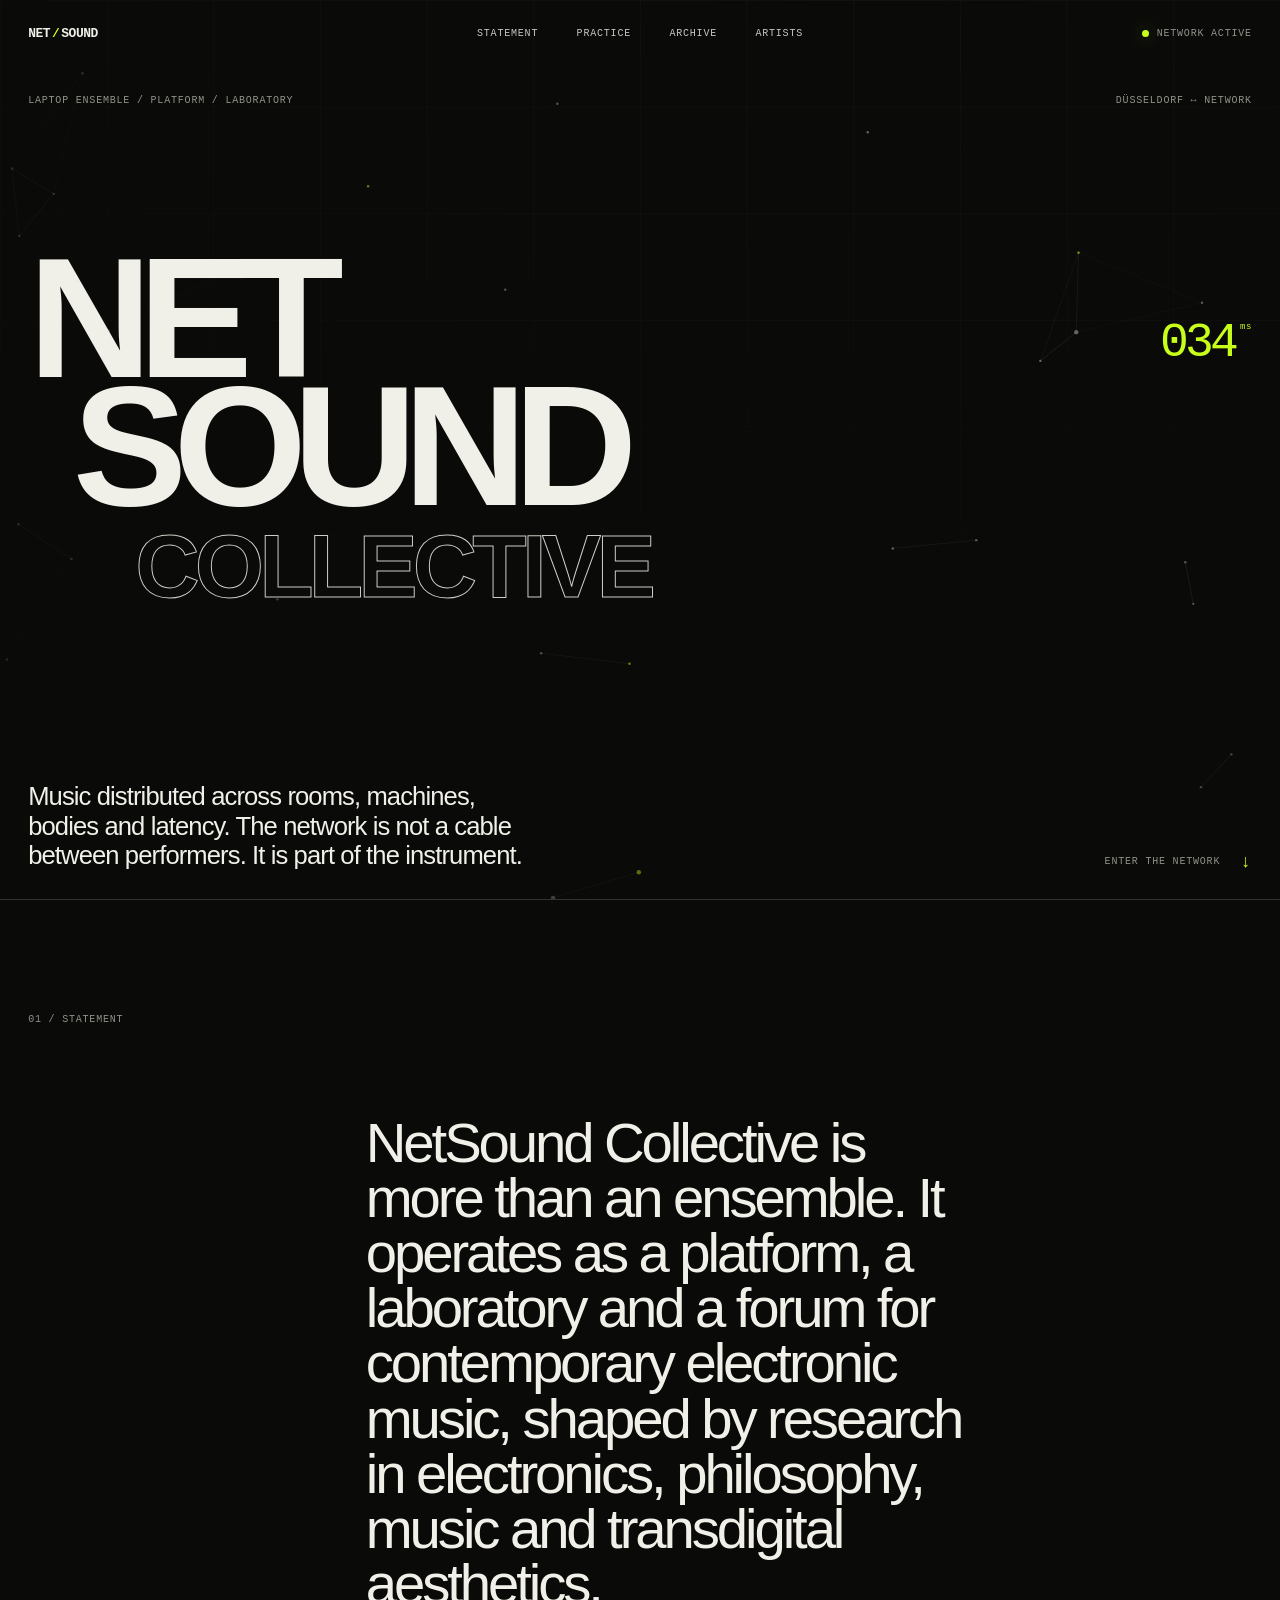
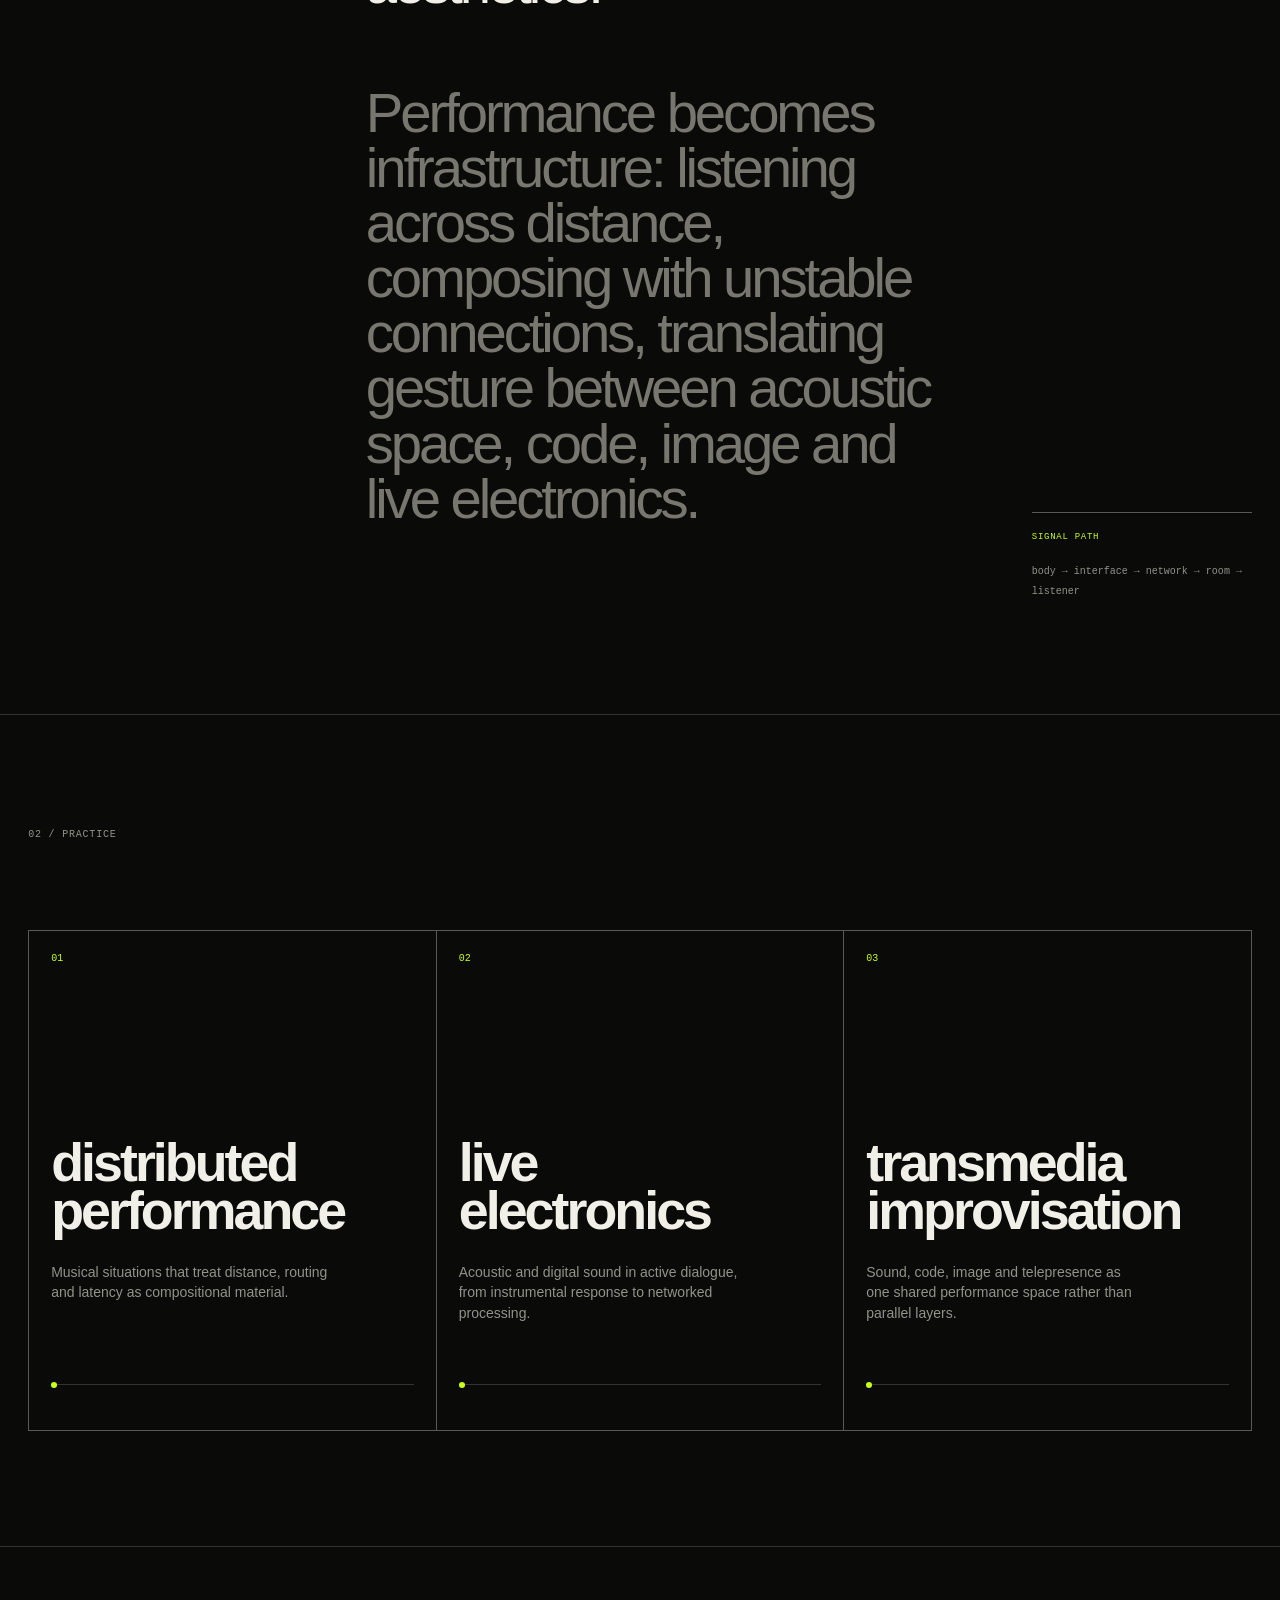
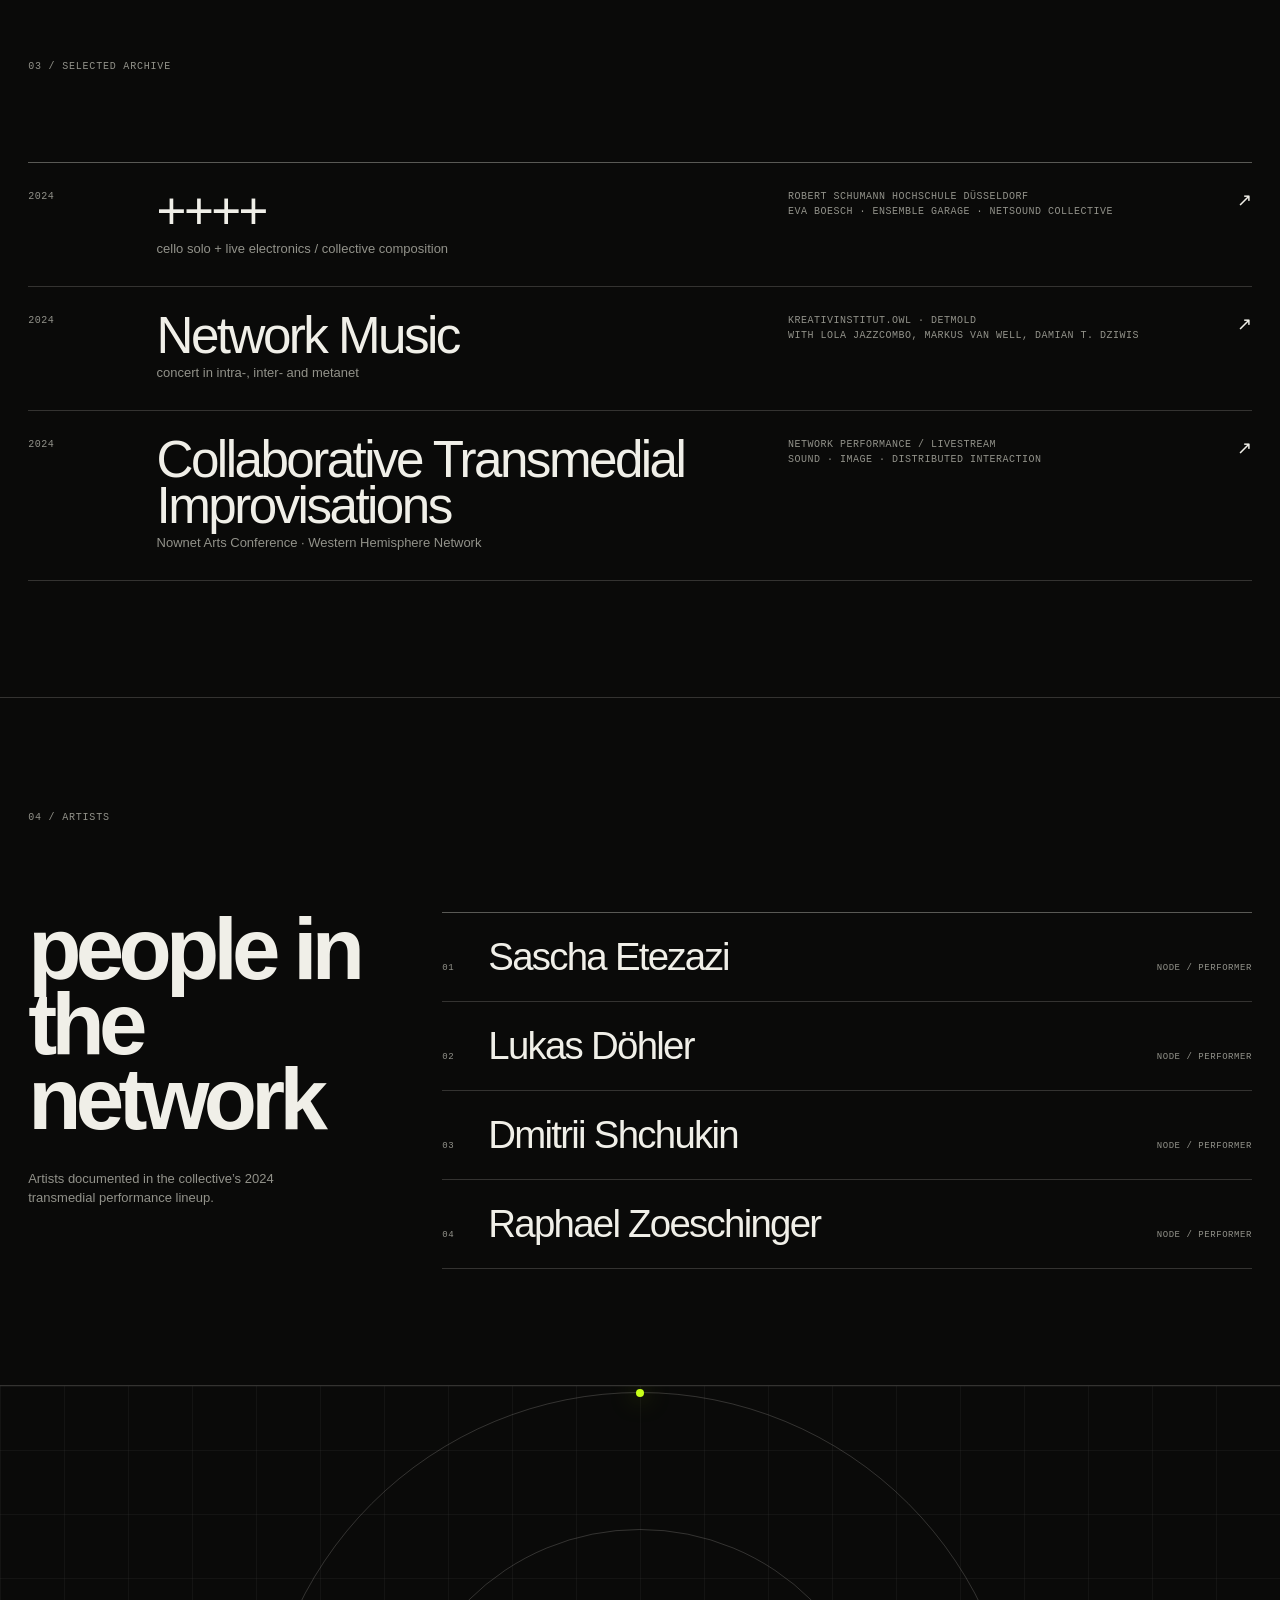
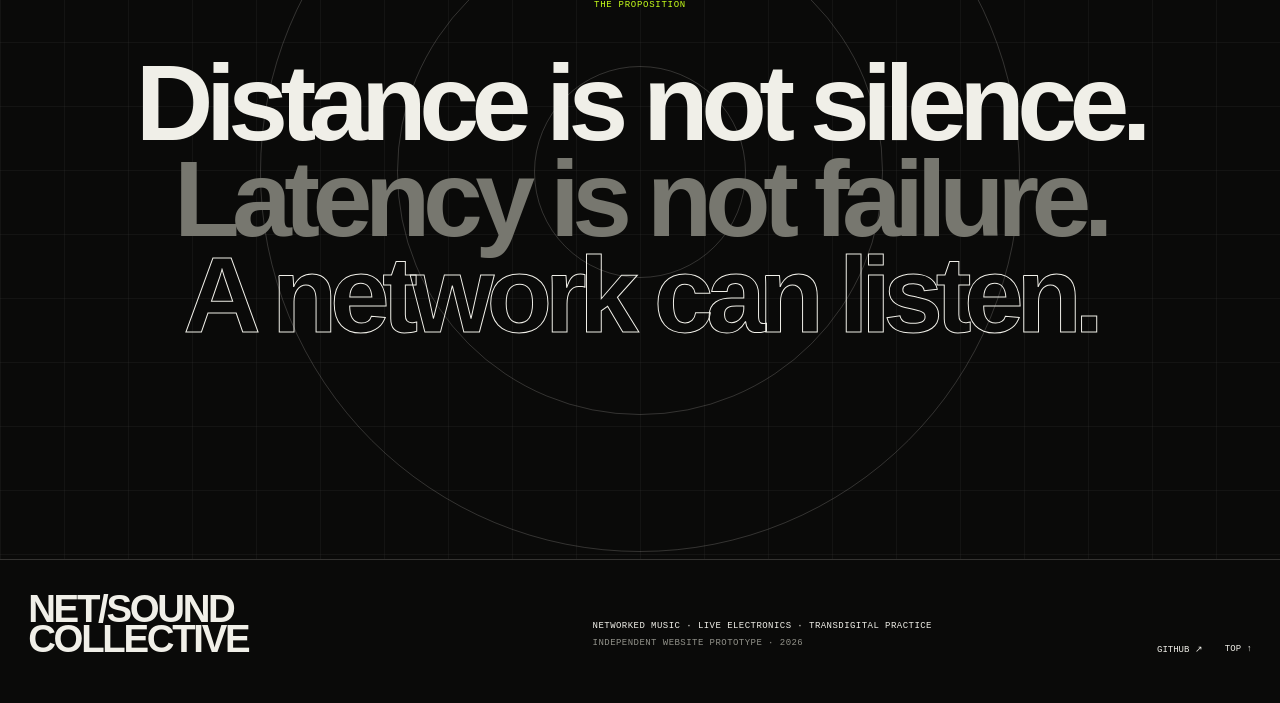
==== index.html @ 296a0f61 "feat: build NetSound Collective website" ====
<!doctype html>
<html lang="en">
<head>
  <meta charset="utf-8" />
  <meta name="viewport" content="width=device-width, initial-scale=1" />
  <meta name="theme-color" content="#0a0a09" />
  <meta name="description" content="NetSound Collective — a platform, laboratory and forum for networked, electronic and transdigital music." />
  <title>NetSound Collective</title>
  <link rel="stylesheet" href="./styles.css" />
</head>
<body>
  <a class="skip-link" href="#main">skip to content</a>

  <header class="site-header" data-header>
    <a class="wordmark" href="#top" aria-label="NetSound Collective home">
      <span>NET</span><span class="slash">/</span><span>SOUND</span>
    </a>

    <nav class="nav" aria-label="Primary navigation">
      <a href="#statement">statement</a>
      <a href="#practice">practice</a>
      <a href="#archive">archive</a>
      <a href="#artists">artists</a>
    </nav>

    <div class="status" aria-label="Network status: active">
      <span class="status-dot"></span>
      <span>network active</span>
    </div>
  </header>

  <main id="main">
    <section class="hero" id="top" aria-labelledby="hero-title">
      <canvas class="network-canvas" data-network aria-hidden="true"></canvas>
      <div class="hero-grid"></div>

      <div class="hero-kicker reveal">
        <span>laptop ensemble / platform / laboratory</span>
        <span>Düsseldorf ↔ network</span>
      </div>

      <h1 id="hero-title" class="hero-title reveal">
        <span>NET</span>
        <span>SOUND</span>
        <span>COLLECTIVE</span>
      </h1>

      <div class="hero-bottom reveal">
        <p class="hero-intro">
          Music distributed across rooms, machines, bodies and latency.
          The network is not a cable between performers. It is part of the instrument.
        </p>
        <a class="scroll-link" href="#statement">enter the network <span>↓</span></a>
      </div>

      <div class="latency-readout" aria-hidden="true">
        <span data-latency>028</span><small>ms</small>
      </div>
    </section>

    <section class="section statement" id="statement">
      <div class="section-index">01 / statement</div>
      <div class="statement-copy reveal">
        <p>
          NetSound Collective is more than an ensemble. It operates as a platform,
          a laboratory and a forum for contemporary electronic music, shaped by
          research in electronics, philosophy, music and transdigital aesthetics.
        </p>
        <p class="muted">
          Performance becomes infrastructure: listening across distance, composing
          with unstable connections, translating gesture between acoustic space,
          code, image and live electronics.
        </p>
      </div>
      <aside class="statement-note reveal">
        <span>signal path</span>
        <strong>body → interface → network → room → listener</strong>
      </aside>
    </section>

    <section class="section practice" id="practice">
      <div class="section-index">02 / practice</div>
      <div class="practice-grid">
        <article class="practice-card reveal">
          <span class="card-number">01</span>
          <h2>distributed<br />performance</h2>
          <p>Musical situations that treat distance, routing and latency as compositional material.</p>
          <div class="signal-line" aria-hidden="true"><i></i></div>
        </article>
        <article class="practice-card reveal">
          <span class="card-number">02</span>
          <h2>live<br />electronics</h2>
          <p>Acoustic and digital sound in active dialogue, from instrumental response to networked processing.</p>
          <div class="signal-line offset" aria-hidden="true"><i></i></div>
        </article>
        <article class="practice-card reveal">
          <span class="card-number">03</span>
          <h2>transmedia<br />improvisation</h2>
          <p>Sound, code, image and telepresence as one shared performance space rather than parallel layers.</p>
          <div class="signal-line slow" aria-hidden="true"><i></i></div>
        </article>
      </div>
    </section>

    <section class="section archive" id="archive">
      <div class="section-index">03 / selected archive</div>
      <div class="archive-list">
        <a class="archive-row reveal" href="https://lukas-shotaro.de/werke/" target="_blank" rel="noreferrer">
          <div class="archive-year">2024</div>
          <div class="archive-main">
            <h2>++++</h2>
            <p>cello solo + live electronics / collective composition</p>
          </div>
          <div class="archive-meta">
            Robert Schumann Hochschule Düsseldorf<br />
            Eva Boesch · Ensemble Garage · NetSound Collective
          </div>
          <span class="archive-arrow">↗</span>
        </a>

        <a class="archive-row reveal" href="https://www.uni-paderborn.de/en/research/research-in-profile/digital-humanities/news/page-5" target="_blank" rel="noreferrer">
          <div class="archive-year">2024</div>
          <div class="archive-main">
            <h2>Network Music</h2>
            <p>concert in intra-, inter- and metanet</p>
          </div>
          <div class="archive-meta">
            KreativInstitut.OWL · Detmold<br />
            with LoLa Jazzcombo, Markus van Well, Damian T. Dziwis
          </div>
          <span class="archive-arrow">↗</span>
        </a>

        <a class="archive-row reveal" href="https://lukas-shotaro.de/engagements/" target="_blank" rel="noreferrer">
          <div class="archive-year">2024</div>
          <div class="archive-main">
            <h2>Collaborative Transmedial Improvisations</h2>
            <p>Nownet Arts Conference · Western Hemisphere Network</p>
          </div>
          <div class="archive-meta">
            network performance / livestream<br />
            sound · image · distributed interaction
          </div>
          <span class="archive-arrow">↗</span>
        </a>
      </div>
    </section>

    <section class="section artists" id="artists">
      <div class="section-index">04 / artists</div>
      <div class="artists-heading reveal">
        <h2>people in<br />the network</h2>
        <p>Artists documented in the collective’s 2024 transmedial performance lineup.</p>
      </div>

      <div class="artist-list reveal" aria-label="Artists">
        <div class="artist"><span>01</span><strong>Sascha Etezazi</strong><em>node / performer</em></div>
        <div class="artist"><span>02</span><strong>Lukas Döhler</strong><em>node / performer</em></div>
        <div class="artist"><span>03</span><strong>Dmitrii Shchukin</strong><em>node / performer</em></div>
        <div class="artist"><span>04</span><strong>Raphael Zoeschinger</strong><em>node / performer</em></div>
      </div>
    </section>

    <section class="section manifesto">
      <div class="manifesto-grid" aria-hidden="true"></div>
      <div class="manifesto-text reveal">
        <span>the proposition</span>
        <p>Distance is not silence.</p>
        <p>Latency is not failure.</p>
        <p>A network can listen.</p>
      </div>
      <div class="manifesto-node" aria-hidden="true"><i></i></div>
    </section>
  </main>

  <footer class="footer">
    <div class="footer-mark">NET/SOUND<br />COLLECTIVE</div>
    <div class="footer-copy">
      <p>networked music · live electronics · transdigital practice</p>
      <p class="muted">Independent website prototype · 2026</p>
    </div>
    <div class="footer-links">
      <a href="https://github.com/dschkn/netsoundcollective" target="_blank" rel="noreferrer">github ↗</a>
      <a href="#top">top ↑</a>
    </div>
  </footer>

  <script src="./script.js"></script>
</body>
</html>
---- styles.css ----
:root {
  --bg: #0a0a09;
  --bg-soft: #11110f;
  --ink: #f0efe8;
  --muted: #92928a;
  --line: rgba(240, 239, 232, 0.18);
  --line-strong: rgba(240, 239, 232, 0.34);
  --signal: #c7ff1a;
  --max: 1600px;
  --pad: clamp(18px, 2.2vw, 36px);
  --sans: Inter, "Helvetica Neue", Helvetica, Arial, sans-serif;
  --mono: "SFMono-Regular", "SF Mono", "Roboto Mono", "Courier New", monospace;
}

* { box-sizing: border-box; }
html { scroll-behavior: smooth; background: var(--bg); }
body {
  margin: 0;
  background: var(--bg);
  color: var(--ink);
  font-family: var(--sans);
  -webkit-font-smoothing: antialiased;
  overflow-x: hidden;
}
a { color: inherit; text-decoration: none; }
::selection { background: var(--signal); color: #080808; }

.skip-link {
  position: fixed;
  top: 8px;
  left: 8px;
  transform: translateY(-150%);
  z-index: 100;
  padding: 8px 10px;
  background: var(--signal);
  color: #000;
  font: 12px var(--mono);
}
.skip-link:focus { transform: translateY(0); }

.site-header {
  position: fixed;
  inset: 0 0 auto 0;
  z-index: 40;
  height: 68px;
  padding: 0 var(--pad);
  display: grid;
  grid-template-columns: 1fr auto 1fr;
  align-items: center;
  border-bottom: 1px solid transparent;
  transition: background .25s ease, border-color .25s ease;
}
.site-header.scrolled {
  background: rgba(10,10,9,.9);
  backdrop-filter: blur(14px);
  border-bottom-color: var(--line);
}
.wordmark {
  width: max-content;
  font: 700 13px/1 var(--mono);
  letter-spacing: -.04em;
}
.wordmark .slash { color: var(--signal); margin: 0 2px; }
.nav { display: flex; gap: clamp(18px, 3vw, 44px); }
.nav a, .status {
  font: 10px/1 var(--mono);
  text-transform: uppercase;
  letter-spacing: .08em;
}
.nav a { color: #c7c6bf; transition: color .2s ease; }
.nav a:hover { color: var(--signal); }
.status { justify-self: end; display: flex; align-items: center; gap: 8px; color: var(--muted); }
.status-dot {
  width: 7px;
  aspect-ratio: 1;
  border-radius: 50%;
  background: var(--signal);
  box-shadow: 0 0 18px rgba(199,255,26,.45);
  animation: breathe 2.4s ease-in-out infinite;
}
@keyframes breathe { 50% { opacity: .28; } }

.hero {
  position: relative;
  min-height: 100svh;
  padding: 94px var(--pad) 28px;
  display: grid;
  grid-template-rows: auto 1fr auto;
  overflow: hidden;
  border-bottom: 1px solid var(--line);
}
.network-canvas, .hero-grid { position: absolute; inset: 0; width: 100%; height: 100%; }
.network-canvas { z-index: 0; opacity: .72; }
.hero-grid {
  z-index: 0;
  pointer-events: none;
  background-image:
    linear-gradient(to right, rgba(240,239,232,.04) 1px, transparent 1px),
    linear-gradient(to bottom, rgba(240,239,232,.04) 1px, transparent 1px);
  background-size: 8.333vw 8.333vw;
  mask-image: linear-gradient(to bottom, rgba(0,0,0,.9), transparent 88%);
}
.hero::after {
  content: "";
  position: absolute;
  inset: 0;
  pointer-events: none;
  background: radial-gradient(circle at 68% 34%, transparent 0, transparent 14%, rgba(10,10,9,.3) 52%, rgba(10,10,9,.8) 100%);
}
.hero > *:not(.network-canvas):not(.hero-grid) { position: relative; z-index: 2; }
.hero-kicker {
  display: flex;
  justify-content: space-between;
  font: 10px/1.4 var(--mono);
  text-transform: uppercase;
  letter-spacing: .08em;
  color: var(--muted);
}
.hero-title {
  align-self: center;
  margin: 3vh 0 7vh;
  display: flex;
  flex-direction: column;
  width: min-content;
  font-size: clamp(76px, 13.4vw, 250px);
  line-height: .75;
  letter-spacing: -.08em;
  font-weight: 760;
  text-transform: uppercase;
}
.hero-title span:nth-child(2) { margin-left: .26em; }
.hero-title span:nth-child(3) {
  color: transparent;
  -webkit-text-stroke: 1px rgba(240,239,232,.85);
  font-size: .52em;
  letter-spacing: -.055em;
  margin: .25em 0 0 1.2em;
}
.hero-bottom {
  display: grid;
  grid-template-columns: minmax(280px, 560px) 1fr;
  gap: 60px;
  align-items: end;
}
.hero-intro {
  margin: 0;
  font-size: clamp(18px, 2vw, 32px);
  line-height: 1.16;
  letter-spacing: -.035em;
  text-wrap: balance;
}
.scroll-link {
  justify-self: end;
  display: flex;
  gap: 20px;
  align-items: center;
  font: 10px/1 var(--mono);
  text-transform: uppercase;
  letter-spacing: .08em;
  color: var(--muted);
}
.scroll-link span { color: var(--signal); font-size: 18px; }
.latency-readout {
  position: absolute !important;
  top: 36%;
  right: var(--pad);
  display: flex;
  gap: 5px;
  align-items: flex-start;
  color: var(--signal);
  font: 48px/.8 var(--mono);
  letter-spacing: -.08em;
}
.latency-readout small { font-size: 9px; letter-spacing: .06em; }

.section {
  position: relative;
  max-width: var(--max);
  margin: 0 auto;
  padding: clamp(70px, 9vw, 150px) var(--pad);
  border-bottom: 1px solid var(--line);
}
.section-index {
  margin-bottom: clamp(48px, 7vw, 110px);
  font: 10px/1 var(--mono);
  letter-spacing: .08em;
  text-transform: uppercase;
  color: var(--muted);
}
.statement {
  display: grid;
  grid-template-columns: minmax(150px, 1fr) minmax(420px, 2.2fr) minmax(220px, .8fr);
  column-gap: clamp(24px, 5vw, 90px);
}
.statement .section-index { grid-column: 1 / -1; }
.statement-copy { grid-column: 2; }
.statement-copy p {
  margin: 0 0 1.3em;
  font-size: clamp(30px, 4.4vw, 76px);
  line-height: .98;
  letter-spacing: -.055em;
  max-width: 1100px;
}
.statement-copy p.muted { color: #77776f; }
.statement-note {
  grid-column: 3;
  align-self: end;
  padding-top: 20px;
  border-top: 1px solid var(--line-strong);
}
.statement-note span {
  display: block;
  margin-bottom: 18px;
  color: var(--signal);
  font: 9px/1 var(--mono);
  text-transform: uppercase;
  letter-spacing: .08em;
}
.statement-note strong { font: 10px/1.55 var(--mono); color: var(--muted); font-weight: 400; }

.practice-grid {
  display: grid;
  grid-template-columns: repeat(3, 1fr);
  border-top: 1px solid var(--line-strong);
  border-left: 1px solid var(--line-strong);
}
.practice-card {
  min-height: 500px;
  padding: 22px;
  display: flex;
  flex-direction: column;
  border-right: 1px solid var(--line-strong);
  border-bottom: 1px solid var(--line-strong);
  overflow: hidden;
}
.card-number { font: 10px var(--mono); color: var(--signal); }
.practice-card h2 {
  margin: auto 0 28px;
  font-size: clamp(38px, 4.2vw, 70px);
  line-height: .88;
  letter-spacing: -.055em;
  font-weight: 560;
}
.practice-card p {
  max-width: 36ch;
  min-height: 80px;
  margin: 0;
  color: var(--muted);
  font-size: 14px;
  line-height: 1.45;
}
.signal-line { position: relative; margin-top: 42px; height: 24px; border-top: 1px solid var(--line); }
.signal-line i {
  position: absolute;
  top: -3px;
  left: 0;
  width: 6px;
  height: 6px;
  border-radius: 50%;
  background: var(--signal);
  animation: travel 3.4s linear infinite;
}
.signal-line.offset i { animation-delay: -1.4s; }
.signal-line.slow i { animation-duration: 5.2s; animation-delay: -.7s; }
@keyframes travel { to { left: calc(100% - 6px); } }

.archive-list { border-top: 1px solid var(--line-strong); }
.archive-row {
  display: grid;
  grid-template-columns: 90px 1.5fr 1fr 30px;
  gap: clamp(20px, 3vw, 54px);
  align-items: start;
  padding: 26px 0 30px;
  border-bottom: 1px solid var(--line);
  transition: color .2s ease, padding .2s ease;
}
.archive-row:hover { color: var(--signal); padding-left: 8px; padding-right: 8px; }
.archive-year, .archive-meta {
  font: 10px/1.5 var(--mono);
  text-transform: uppercase;
  letter-spacing: .05em;
  color: var(--muted);
}
.archive-main h2 {
  margin: 0 0 6px;
  font-size: clamp(32px, 4vw, 68px);
  line-height: .9;
  letter-spacing: -.05em;
  font-weight: 530;
}
.archive-main p { margin: 0; color: var(--muted); font-size: 13px; }
.archive-arrow { justify-self: end; font-size: 18px; }

.artists {
  display: grid;
  grid-template-columns: 1fr 2.4fr;
  column-gap: clamp(32px, 6vw, 100px);
}
.artists .section-index { grid-column: 1 / -1; }
.artists-heading h2 {
  margin: 0;
  font-size: clamp(48px, 6.8vw, 112px);
  line-height: .86;
  letter-spacing: -.065em;
  font-weight: 560;
}
.artists-heading p { margin: 32px 0 0; max-width: 38ch; color: var(--muted); font-size: 13px; line-height: 1.5; }
.artist-list { border-top: 1px solid var(--line-strong); }
.artist {
  display: grid;
  grid-template-columns: 46px 1fr auto;
  align-items: baseline;
  padding: 22px 0;
  border-bottom: 1px solid var(--line);
}
.artist span, .artist em { font: 9px/1 var(--mono); text-transform: uppercase; color: var(--muted); font-style: normal; letter-spacing: .06em; }
.artist strong { font-size: clamp(24px, 3vw, 48px); letter-spacing: -.045em; font-weight: 480; }
.artist:hover strong { color: var(--signal); }

.manifesto {
  max-width: none;
  min-height: 86svh;
  display: flex;
  align-items: center;
  justify-content: center;
  overflow: hidden;
}
.manifesto-grid { position: absolute; inset: 0; background-image: linear-gradient(var(--line) 1px, transparent 1px), linear-gradient(90deg, var(--line) 1px, transparent 1px); background-size: 64px 64px; opacity: .25; }
.manifesto-text { position: relative; z-index: 2; text-align: center; }
.manifesto-text span { display: block; margin-bottom: 46px; font: 9px var(--mono); text-transform: uppercase; letter-spacing: .08em; color: var(--signal); }
.manifesto-text p { margin: 0; font-size: clamp(54px, 8.4vw, 150px); line-height: .89; letter-spacing: -.07em; font-weight: 590; }
.manifesto-text p:nth-child(3) { color: #77776f; }
.manifesto-text p:nth-child(4) { color: transparent; -webkit-text-stroke: 1px var(--ink); }
.manifesto-node { position: absolute; width: min(60vw, 760px); aspect-ratio: 1; border: 1px solid var(--line); border-radius: 50%; }
.manifesto-node::before, .manifesto-node::after { content: ""; position: absolute; inset: 18%; border: 1px solid var(--line); border-radius: 50%; }
.manifesto-node::after { inset: 36%; }
.manifesto-node i { position: absolute; left: 50%; top: 0; width: 8px; height: 8px; border-radius: 50%; background: var(--signal); transform: translate(-50%,-50%); box-shadow: 0 0 25px rgba(199,255,26,.55); animation: orbit 12s linear infinite; transform-origin: 0 calc(min(60vw,760px)/2); }
@keyframes orbit { to { transform: translate(-50%,-50%) rotate(360deg); } }

.footer {
  max-width: var(--max);
  margin: 0 auto;
  padding: 34px var(--pad) 48px;
  display: grid;
  grid-template-columns: 1fr 1fr auto;
  gap: 40px;
  align-items: end;
}
.footer-mark { font-size: clamp(24px, 3vw, 48px); line-height: .8; letter-spacing: -.06em; font-weight: 700; }
.footer-copy p { margin: 0 0 4px; font: 9px/1.5 var(--mono); text-transform: uppercase; letter-spacing: .05em; }
.footer-copy .muted { color: var(--muted); }
.footer-links { display: flex; gap: 22px; font: 9px var(--mono); text-transform: uppercase; }
.footer-links a:hover { color: var(--signal); }

.reveal { opacity: 0; transform: translateY(24px); transition: opacity .75s cubic-bezier(.2,.7,.2,1), transform .75s cubic-bezier(.2,.7,.2,1); }
.reveal.visible { opacity: 1; transform: translateY(0); }

@media (max-width: 900px) {
  .site-header { grid-template-columns: 1fr auto; }
  .nav { display: none; }
  .hero { min-height: 100svh; }
  .hero-title { font-size: clamp(66px, 20vw, 150px); margin-top: 4vh; }
  .hero-title span:nth-child(2) { margin-left: .05em; }
  .hero-title span:nth-child(3) { margin-left: .25em; font-size: .45em; }
  .hero-kicker span:last-child { display: none; }
  .hero-bottom { grid-template-columns: 1fr; gap: 34px; }
  .scroll-link { justify-self: start; }
  .latency-readout { top: 27%; font-size: 34px; }
  .statement { grid-template-columns: 1fr; }
  .statement-copy, .statement-note { grid-column: 1; }
  .statement-note { max-width: 300px; margin-top: 50px; }
  .practice-grid { grid-template-columns: 1fr; }
  .practice-card { min-height: 390px; }
  .archive-row { grid-template-columns: 64px 1fr 24px; }
  .archive-meta { grid-column: 2; }
  .archive-arrow { grid-column: 3; grid-row: 1 / span 2; }
  .artists { grid-template-columns: 1fr; }
  .artist-list { margin-top: 70px; }
  .manifesto-text p { font-size: clamp(50px, 15vw, 100px); }
  .footer { grid-template-columns: 1fr auto; }
  .footer-copy { grid-row: 2; }
}

@media (max-width: 560px) {
  .site-header { height: 58px; }
  .status span:last-child { display: none; }
  .hero { padding-top: 78px; }
  .hero-title { font-size: 21vw; }
  .hero-intro { font-size: 21px; }
  .latency-readout { display: none; }
  .section { padding-top: 72px; padding-bottom: 72px; }
  .section-index { margin-bottom: 54px; }
  .statement-copy p { font-size: 11.7vw; }
  .archive-row { grid-template-columns: 52px 1fr 18px; gap: 12px; }
  .archive-main h2 { font-size: 31px; }
  .archive-meta { font-size: 8px; }
  .artist { grid-template-columns: 30px 1fr; gap: 6px; }
  .artist em { display: none; }
  .footer { grid-template-columns: 1fr; }
  .footer-links { justify-self: start; }
}

@media (prefers-reduced-motion: reduce) {
  html { scroll-behavior: auto; }
  *, *::before, *::after { animation-duration: .001ms !important; animation-iteration-count: 1 !important; transition-duration: .001ms !important; }
  .reveal { opacity: 1; transform: none; }
}
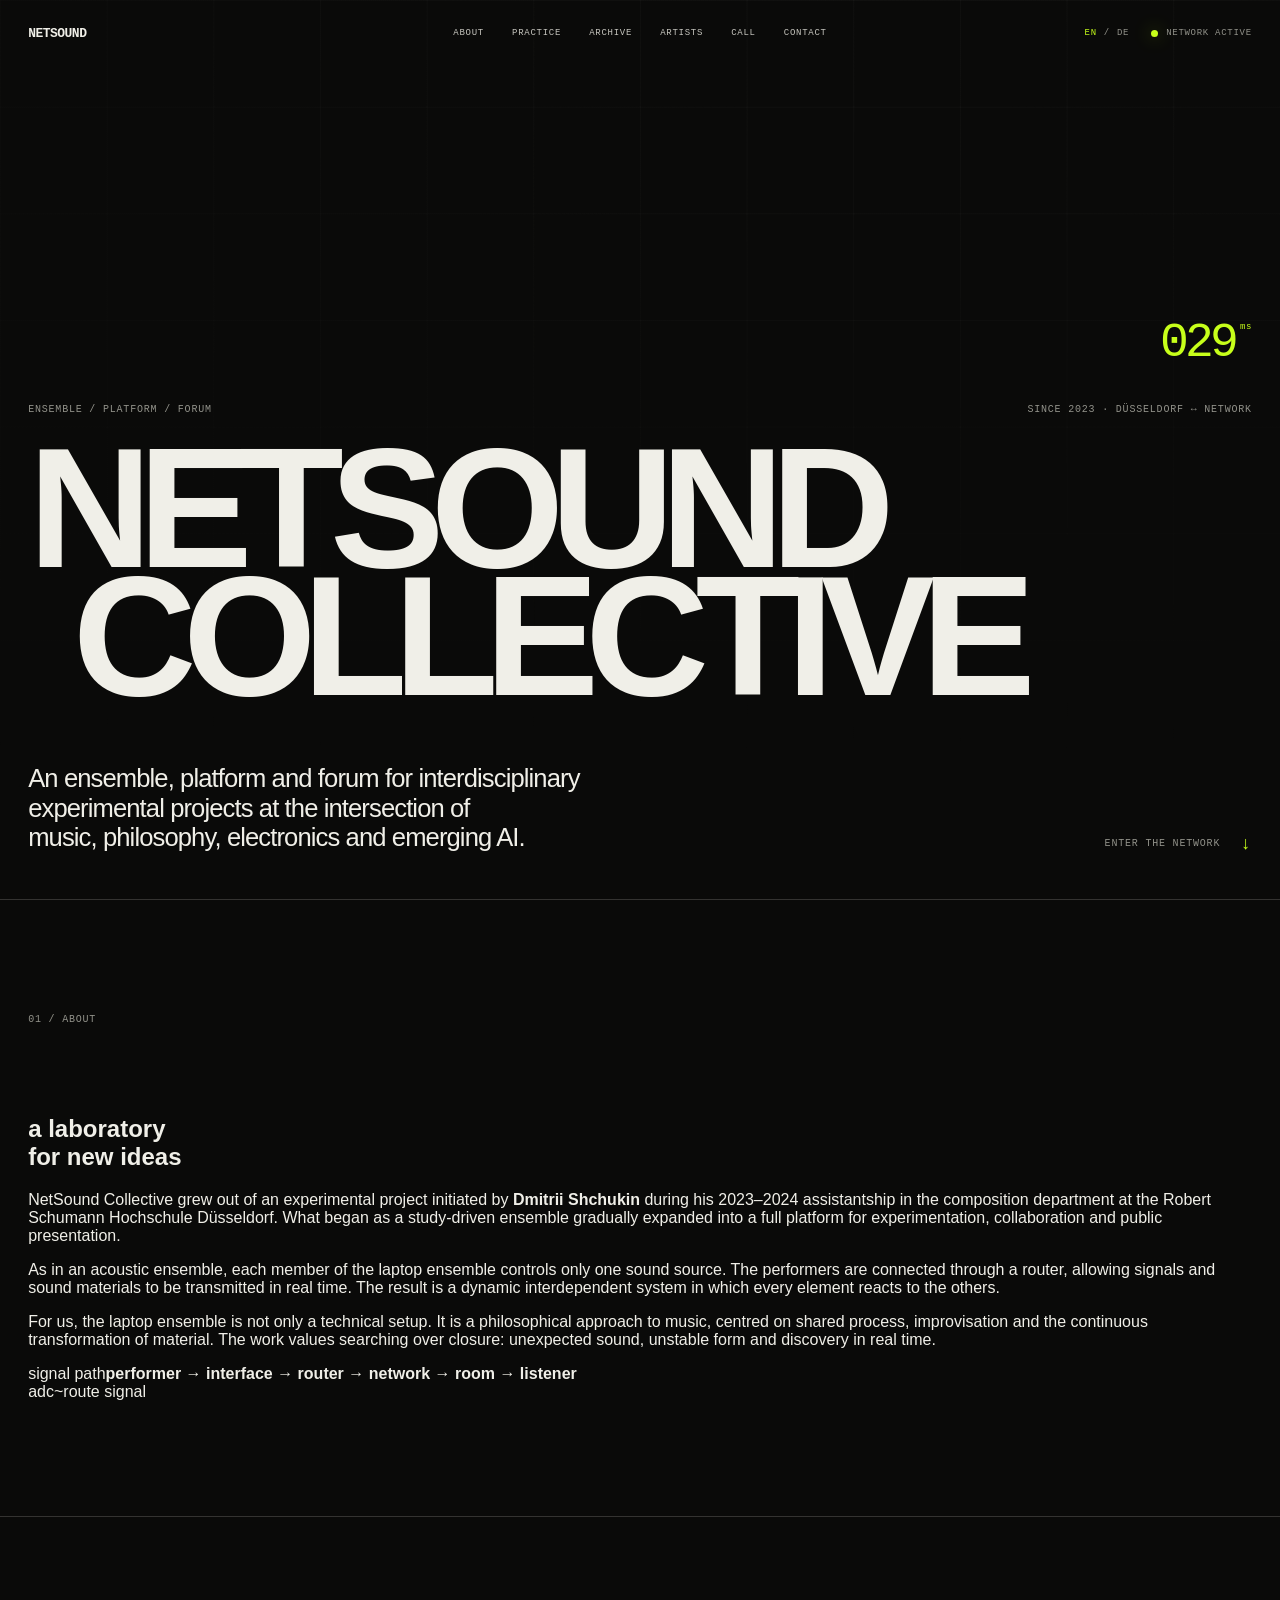
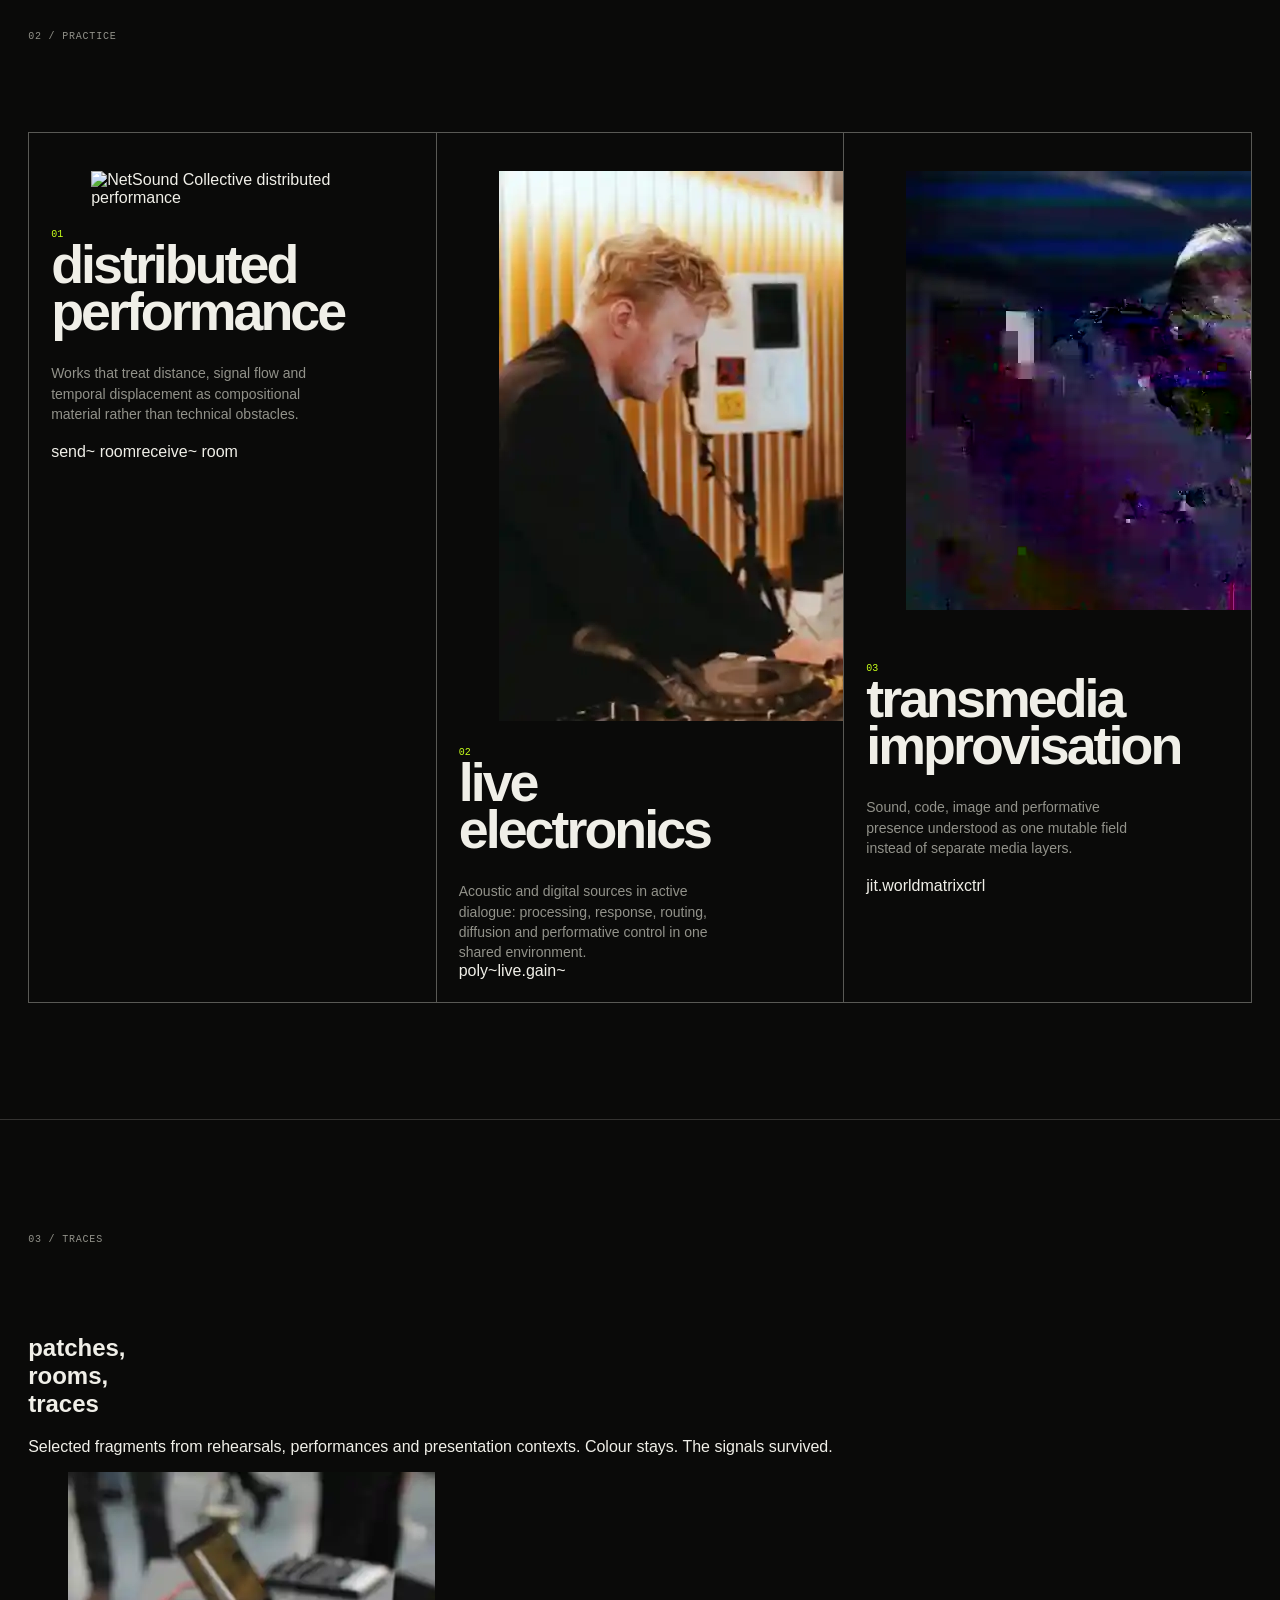
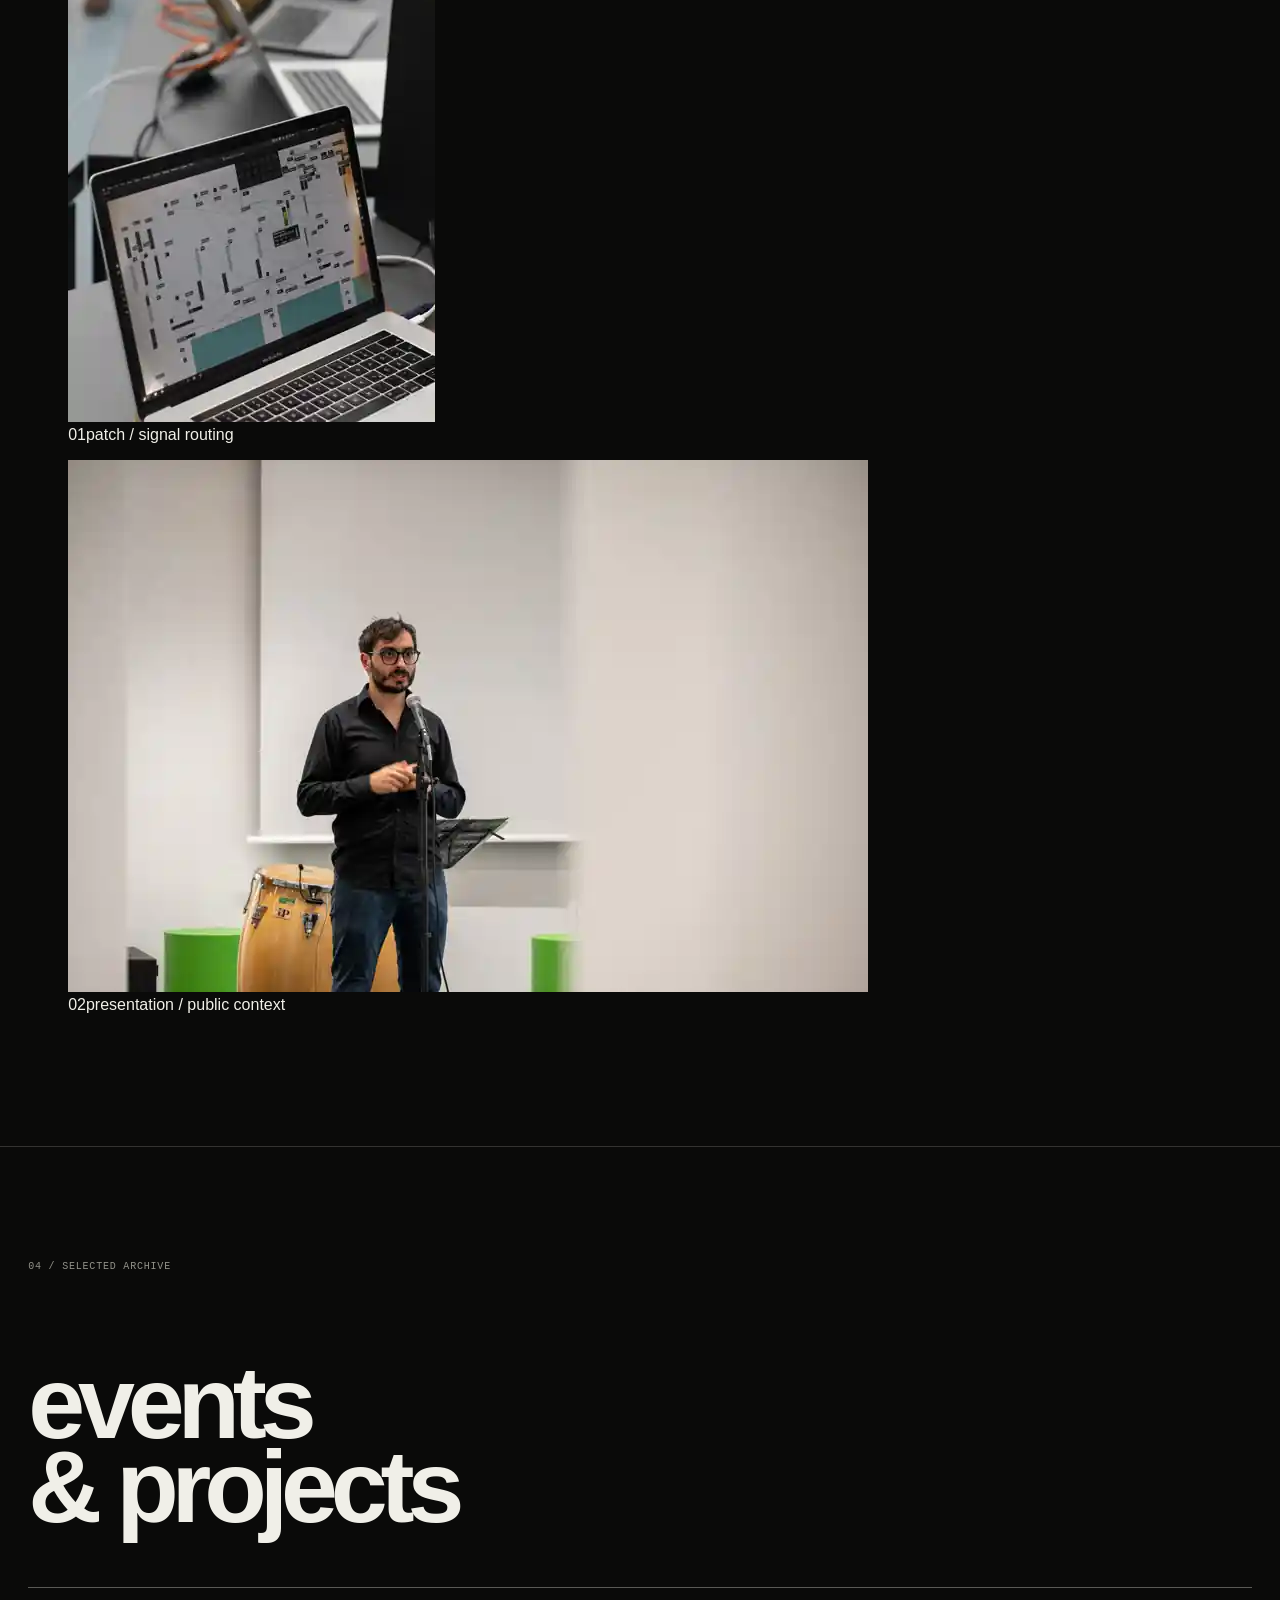
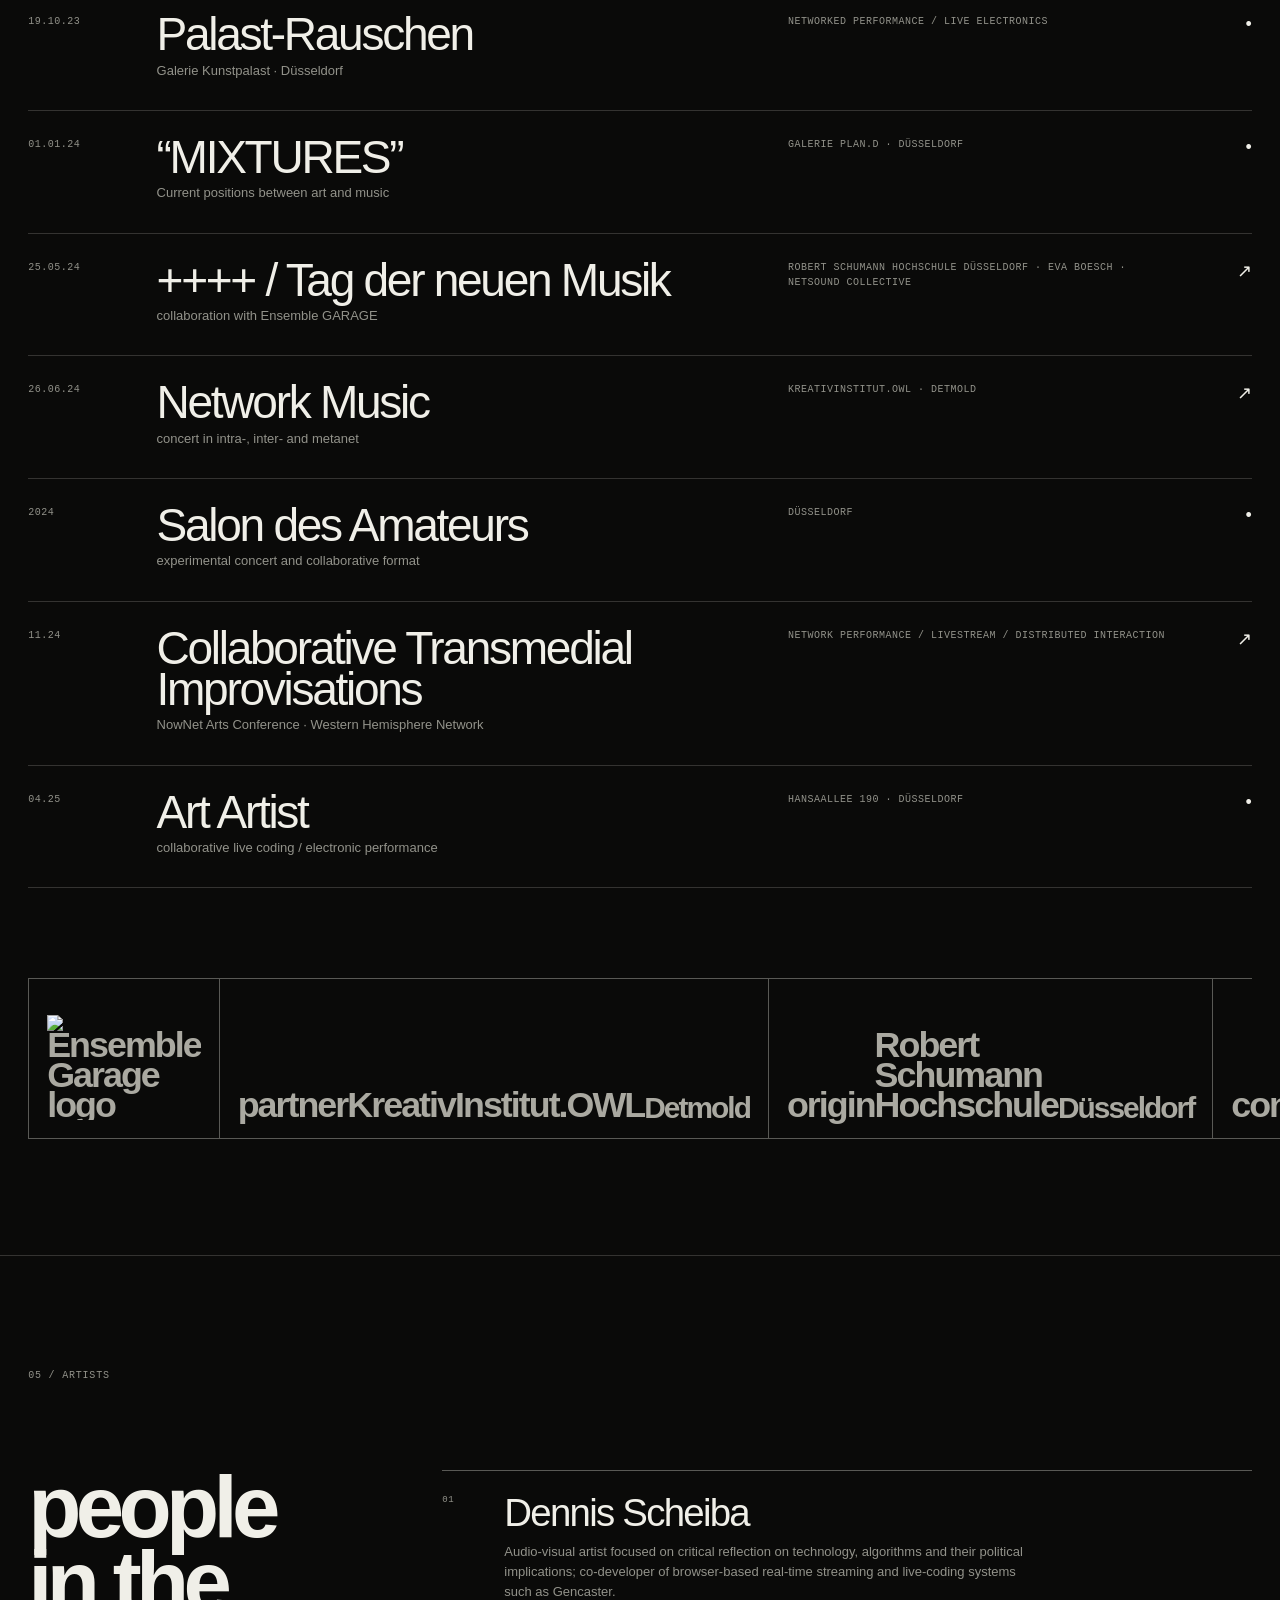
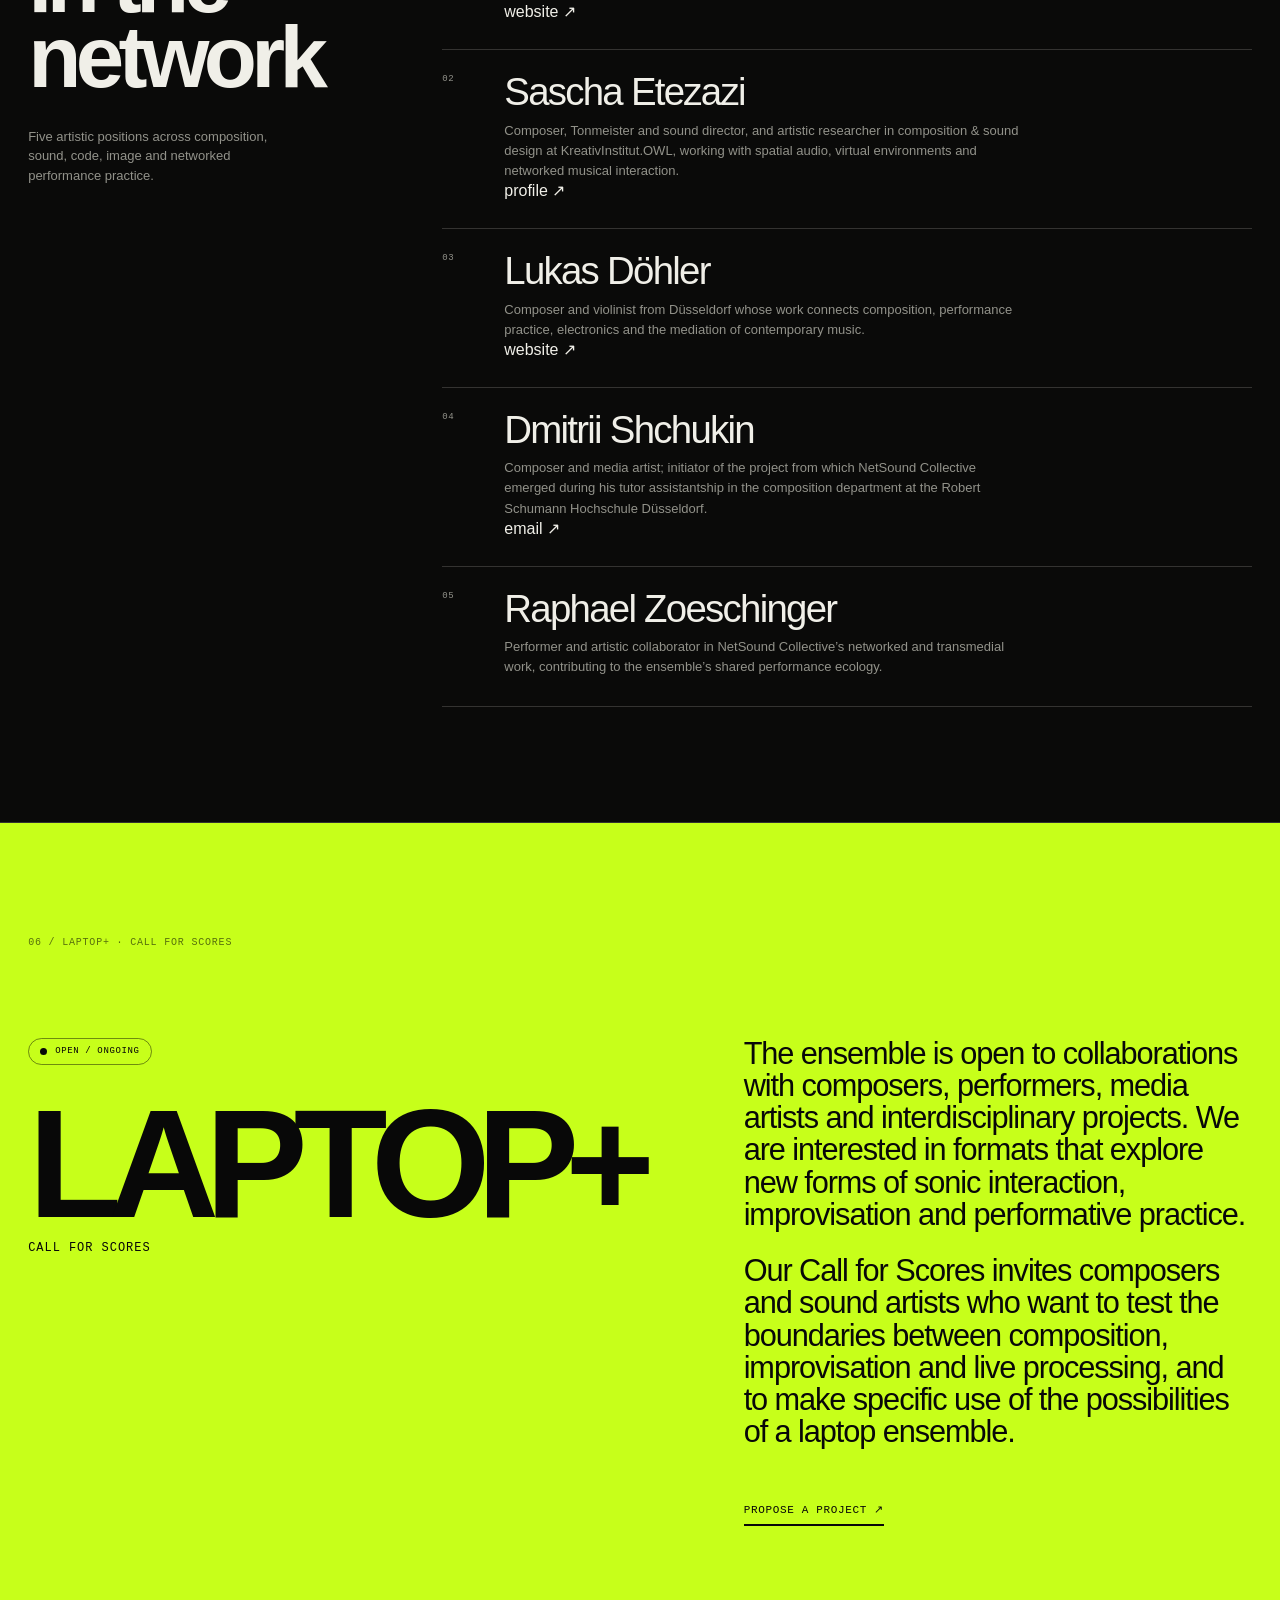
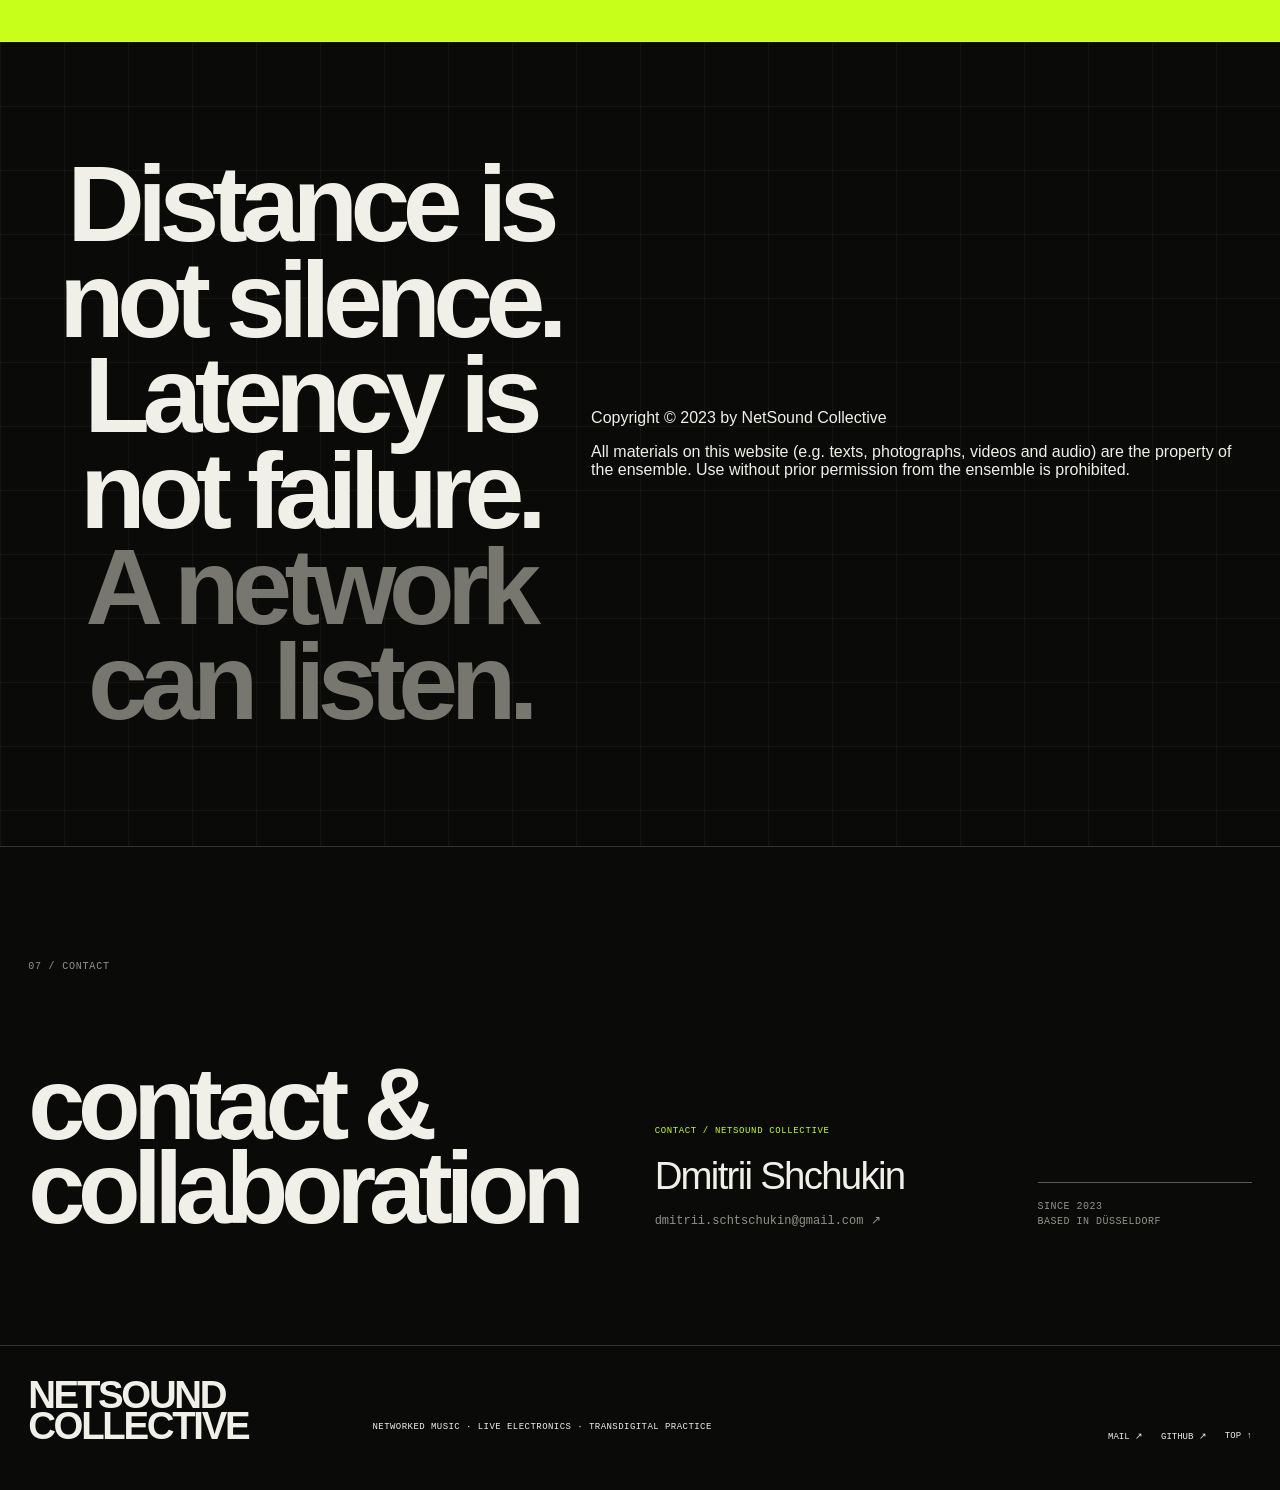
==== commit 1742d869: "feat: redesign NetSound site with patch language and lighter motion" ====
--- a/index.html
+++ b/index.html
@@ -3,8 +3,10 @@
 <head>
   <meta charset="utf-8" />
   <meta name="viewport" content="width=device-width, initial-scale=1" />
-  <meta name="theme-color" content="#0a0a09" />
-  <meta name="description" content="NetSound Collective — a platform, laboratory and forum for networked, electronic and transdigital music." />
+  <meta name="theme-color" content="#090909" />
+  <meta name="description" content="NetSound Collective — a Düsseldorf-based ensemble, platform and forum for interdisciplinary experimental projects across music, philosophy, electronics and AI." />
+  <link rel="alternate" hreflang="en" href="./index.html" />
+  <link rel="alternate" hreflang="de" href="./de.html" />
   <title>NetSound Collective</title>
   <link rel="stylesheet" href="./styles.css" />
 </head>
@@ -12,179 +14,94 @@
   <a class="skip-link" href="#main">skip to content</a>
 
   <header class="site-header" data-header>
-    <a class="wordmark" href="#top" aria-label="NetSound Collective home">
-      <span>NET</span><span class="slash">/</span><span>SOUND</span>
-    </a>
-
+    <a class="wordmark" href="#top" aria-label="NetSound Collective"><span>NETSOUND</span></a>
     <nav class="nav" aria-label="Primary navigation">
-      <a href="#statement">statement</a>
-      <a href="#practice">practice</a>
-      <a href="#archive">archive</a>
-      <a href="#artists">artists</a>
+      <a href="#about">about</a><a href="#practice">practice</a><a href="#archive">archive</a><a href="#artists">artists</a><a href="#call">call</a><a href="#contact">contact</a>
     </nav>
-
-    <div class="status" aria-label="Network status: active">
-      <span class="status-dot"></span>
-      <span>network active</span>
+    <div class="header-tools">
+      <div class="language-switch" aria-label="Language"><span class="active">EN</span><span>/</span><a href="./de.html">DE</a></div>
+      <div class="status" aria-label="network active"><span class="status-dot"></span><span>network active</span></div>
     </div>
   </header>
 
   <main id="main">
     <section class="hero" id="top" aria-labelledby="hero-title">
-      <canvas class="network-canvas" data-network aria-hidden="true"></canvas>
-      <div class="hero-grid"></div>
-
-      <div class="hero-kicker reveal">
-        <span>laptop ensemble / platform / laboratory</span>
-        <span>Düsseldorf ↔ network</span>
+      <div class="hero-grid"></div><div class="hero-orbit orbit-a" aria-hidden="true"></div><div class="hero-orbit orbit-b" aria-hidden="true"></div><div class="hero-orbit orbit-c" aria-hidden="true"></div>
+      <div class="hero-kicker reveal" data-reveal="fade"><span>ensemble / platform / forum</span><span>since 2023 · Düsseldorf ↔ network</span></div>
+      <h1 id="hero-title" class="hero-title reveal" data-reveal="up"><span>NETSOUND</span><span>COLLECTIVE</span></h1>
+      <div class="hero-bottom reveal" data-reveal="up">
+        <p class="hero-intro">An ensemble, platform and forum for interdisciplinary experimental projects at the intersection of music, philosophy, electronics and emerging AI.</p>
+        <a class="scroll-link" href="#about">enter the network <span>↓</span></a>
       </div>
-
-      <h1 id="hero-title" class="hero-title reveal">
-        <span>NET</span>
-        <span>SOUND</span>
-        <span>COLLECTIVE</span>
-      </h1>
-
-      <div class="hero-bottom reveal">
-        <p class="hero-intro">
-          Music distributed across rooms, machines, bodies and latency.
-          The network is not a cable between performers. It is part of the instrument.
-        </p>
-        <a class="scroll-link" href="#statement">enter the network <span>↓</span></a>
-      </div>
-
-      <div class="latency-readout" aria-hidden="true">
-        <span data-latency>028</span><small>ms</small>
-      </div>
+      <div class="hero-patch reveal" data-reveal="up" aria-hidden="true"><span class="patch-box">router @ports 5</span><span class="patch-cord"></span><span class="patch-box active">matrix~ 4 4</span><span class="patch-cord short"></span><span class="patch-box">live.gain~</span></div>
+      <div class="latency-readout" aria-hidden="true"><span data-latency>028</span><small>ms</small></div>
     </section>
 
-    <section class="section statement" id="statement">
-      <div class="section-index">01 / statement</div>
-      <div class="statement-copy reveal">
-        <p>
-          NetSound Collective is more than an ensemble. It operates as a platform,
-          a laboratory and a forum for contemporary electronic music, shaped by
-          research in electronics, philosophy, music and transdigital aesthetics.
-        </p>
-        <p class="muted">
-          Performance becomes infrastructure: listening across distance, composing
-          with unstable connections, translating gesture between acoustic space,
-          code, image and live electronics.
-        </p>
+    <section class="section about" id="about">
+      <div class="section-index">01 / about</div>
+      <div class="about-grid">
+        <div class="about-intro reveal" data-reveal="left"><h2>a laboratory<br />for new ideas</h2><p>NetSound Collective grew out of an experimental project initiated by <strong>Dmitrii Shchukin</strong> during his 2023–2024 assistantship in the composition department at the Robert Schumann Hochschule Düsseldorf. What began as a study-driven ensemble gradually expanded into a full platform for experimentation, collaboration and public presentation.</p></div>
+        <div class="about-block reveal" data-reveal="right"><p>As in an acoustic ensemble, each member of the laptop ensemble controls only one sound source. The performers are connected through a router, allowing signals and sound materials to be transmitted in real time. The result is a dynamic interdependent system in which every element reacts to the others.</p></div>
+        <div class="about-block reveal wide" data-reveal="left"><p>For us, the laptop ensemble is not only a technical setup. It is a philosophical approach to music, centred on shared process, improvisation and the continuous transformation of material. The work values searching over closure: unexpected sound, unstable form and discovery in real time.</p></div>
+        <aside class="about-note reveal" data-reveal="up"><span>signal path</span><strong>performer → interface → router → network → room → listener</strong><div class="note-patch"><span class="patch-box small">adc~</span><span class="patch-cord tiny"></span><span class="patch-box small active">route signal</span></div></aside>
       </div>
-      <aside class="statement-note reveal">
-        <span>signal path</span>
-        <strong>body → interface → network → room → listener</strong>
-      </aside>
     </section>
 
     <section class="section practice" id="practice">
       <div class="section-index">02 / practice</div>
       <div class="practice-grid">
-        <article class="practice-card reveal">
-          <span class="card-number">01</span>
-          <h2>distributed<br />performance</h2>
-          <p>Musical situations that treat distance, routing and latency as compositional material.</p>
-          <div class="signal-line" aria-hidden="true"><i></i></div>
-        </article>
-        <article class="practice-card reveal">
-          <span class="card-number">02</span>
-          <h2>live<br />electronics</h2>
-          <p>Acoustic and digital sound in active dialogue, from instrumental response to networked processing.</p>
-          <div class="signal-line offset" aria-hidden="true"><i></i></div>
-        </article>
-        <article class="practice-card reveal">
-          <span class="card-number">03</span>
-          <h2>transmedia<br />improvisation</h2>
-          <p>Sound, code, image and telepresence as one shared performance space rather than parallel layers.</p>
-          <div class="signal-line slow" aria-hidden="true"><i></i></div>
-        </article>
+        <article class="practice-card reveal" data-reveal="up"><figure class="practice-media"><img src="./assets/performance-01.webp" alt="NetSound Collective distributed performance" loading="lazy" decoding="async" /></figure><div class="practice-copy"><span class="card-number">01</span><h2>distributed<br />performance</h2><p>Works that treat distance, signal flow and temporal displacement as compositional material rather than technical obstacles.</p><div class="patch-mini" aria-hidden="true"><span class="patch-box small">send~ room</span><span class="patch-cord tiny"></span><span class="patch-box small">receive~ room</span></div></div></article>
+        <article class="practice-card reveal" data-reveal="up"><figure class="practice-media"><img src="./assets/performance-03.webp" alt="NetSound Collective live electronics setup" loading="lazy" decoding="async" /></figure><div class="practice-copy"><span class="card-number">02</span><h2>live<br />electronics</h2><p>Acoustic and digital sources in active dialogue: processing, response, routing, diffusion and performative control in one shared environment.</p><div class="patch-mini" aria-hidden="true"><span class="patch-box small active">poly~</span><span class="patch-cord tiny"></span><span class="patch-box small">live.gain~</span></div></div></article>
+        <article class="practice-card reveal" data-reveal="up"><figure class="practice-media"><img src="./assets/performance-02.webp" alt="NetSound Collective transmedia improvisation" loading="lazy" decoding="async" /></figure><div class="practice-copy"><span class="card-number">03</span><h2>transmedia<br />improvisation</h2><p>Sound, code, image and performative presence understood as one mutable field instead of separate media layers.</p><div class="patch-mini" aria-hidden="true"><span class="patch-box small">jit.world</span><span class="patch-cord tiny"></span><span class="patch-box small active">matrixctrl</span></div></div></article>
       </div>
     </section>
 
+    <section class="section traces" id="documentation">
+      <div class="section-index">03 / traces</div>
+      <div class="trace-layout"><div class="trace-copy reveal" data-reveal="left"><h2>patches,<br />rooms,<br />traces</h2><p>Selected fragments from rehearsals, performances and presentation contexts. Colour stays. The signals survived.</p></div><div class="trace-cards"><figure class="trace-card reveal" data-reveal="up"><img src="./assets/equipment-01.webp" alt="Laptop patch used in NetSound Collective projects" loading="lazy" decoding="async" /><figcaption><span>01</span>patch / signal routing</figcaption></figure><figure class="trace-card reveal" data-reveal="up"><img src="./assets/talk-01.webp" alt="Presentation during a NetSound Collective event" loading="lazy" decoding="async" /><figcaption><span>02</span>presentation / public context</figcaption></figure></div></div>
+    </section>
+
     <section class="section archive" id="archive">
-      <div class="section-index">03 / selected archive</div>
+      <div class="section-index">04 / selected archive</div><div class="archive-heading reveal" data-reveal="left"><h2>events<br />& projects</h2></div>
       <div class="archive-list">
-        <a class="archive-row reveal" href="https://lukas-shotaro.de/werke/" target="_blank" rel="noreferrer">
-          <div class="archive-year">2024</div>
-          <div class="archive-main">
-            <h2>++++</h2>
-            <p>cello solo + live electronics / collective composition</p>
-          </div>
-          <div class="archive-meta">
-            Robert Schumann Hochschule Düsseldorf<br />
-            Eva Boesch · Ensemble Garage · NetSound Collective
-          </div>
-          <span class="archive-arrow">↗</span>
-        </a>
-
-        <a class="archive-row reveal" href="https://www.uni-paderborn.de/en/research/research-in-profile/digital-humanities/news/page-5" target="_blank" rel="noreferrer">
-          <div class="archive-year">2024</div>
-          <div class="archive-main">
-            <h2>Network Music</h2>
-            <p>concert in intra-, inter- and metanet</p>
-          </div>
-          <div class="archive-meta">
-            KreativInstitut.OWL · Detmold<br />
-            with LoLa Jazzcombo, Markus van Well, Damian T. Dziwis
-          </div>
-          <span class="archive-arrow">↗</span>
-        </a>
-
-        <a class="archive-row reveal" href="https://lukas-shotaro.de/engagements/" target="_blank" rel="noreferrer">
-          <div class="archive-year">2024</div>
-          <div class="archive-main">
-            <h2>Collaborative Transmedial Improvisations</h2>
-            <p>Nownet Arts Conference · Western Hemisphere Network</p>
-          </div>
-          <div class="archive-meta">
-            network performance / livestream<br />
-            sound · image · distributed interaction
-          </div>
-          <span class="archive-arrow">↗</span>
-        </a>
+        <div class="archive-row reveal" data-reveal="up"><div class="archive-year">19.10.23</div><div class="archive-main"><h3>Palast-Rauschen</h3><p>Galerie Kunstpalast · Düsseldorf</p></div><div class="archive-meta">networked performance / live electronics</div><span class="archive-arrow">•</span></div>
+        <div class="archive-row reveal" data-reveal="up"><div class="archive-year">01.01.24</div><div class="archive-main"><h3>“MIXTURES”</h3><p>Current positions between art and music</p></div><div class="archive-meta">Galerie plan.d · Düsseldorf</div><span class="archive-arrow">•</span></div>
+        <a class="archive-row reveal" data-reveal="up" href="https://lukas-shotaro.de/werke/" target="_blank" rel="noreferrer"><div class="archive-year">25.05.24</div><div class="archive-main"><h3>++++ / Tag der neuen Musik</h3><p>collaboration with Ensemble GARAGE</p></div><div class="archive-meta">Robert Schumann Hochschule Düsseldorf · Eva Boesch · NetSound Collective</div><span class="archive-arrow">↗</span></a>
+        <a class="archive-row reveal" data-reveal="up" href="https://www.uni-paderborn.de/en/research/research-in-profile/digital-humanities/news/page-5" target="_blank" rel="noreferrer"><div class="archive-year">26.06.24</div><div class="archive-main"><h3>Network Music</h3><p>concert in intra-, inter- and metanet</p></div><div class="archive-meta">KreativInstitut.OWL · Detmold</div><span class="archive-arrow">↗</span></a>
+        <div class="archive-row reveal" data-reveal="up"><div class="archive-year">2024</div><div class="archive-main"><h3>Salon des Amateurs</h3><p>experimental concert and collaborative format</p></div><div class="archive-meta">Düsseldorf</div><span class="archive-arrow">•</span></div>
+        <a class="archive-row reveal" data-reveal="up" href="https://lukas-shotaro.de/engagements/" target="_blank" rel="noreferrer"><div class="archive-year">11.24</div><div class="archive-main"><h3>Collaborative Transmedial Improvisations</h3><p>NowNet Arts Conference · Western Hemisphere Network</p></div><div class="archive-meta">network performance / livestream / distributed interaction</div><span class="archive-arrow">↗</span></a>
+        <div class="archive-row reveal" data-reveal="up"><div class="archive-year">04.25</div><div class="archive-main"><h3>Art Artist</h3><p>collaborative live coding / electronic performance</p></div><div class="archive-meta">Hansaallee 190 · Düsseldorf</div><span class="archive-arrow">•</span></div>
+      </div>
+      <div class="partners reveal" data-reveal="up" aria-label="Selected partners and contexts">
+        <a class="partner-logo garage" href="https://ensemblegarage.de/" target="_blank" rel="noreferrer"><img src="./assets/garage-logo.svg" alt="Ensemble Garage logo" loading="lazy" decoding="async" /></a>
+        <a class="partner-text" href="https://kreativ.institute/" target="_blank" rel="noreferrer"><span class="partner-kicker">partner</span><strong>KreativInstitut.OWL</strong><small>Detmold</small></a>
+        <a class="partner-text" href="https://www.rsh-duesseldorf.de/" target="_blank" rel="noreferrer"><span class="partner-kicker">origin</span><strong>Robert Schumann Hochschule</strong><small>Düsseldorf</small></a>
+        <a class="partner-text" href="https://nownetarts.org/" target="_blank" rel="noreferrer"><span class="partner-kicker">context</span><strong>NowNet Arts</strong><small>network performance</small></a>
       </div>
     </section>
 
     <section class="section artists" id="artists">
-      <div class="section-index">04 / artists</div>
-      <div class="artists-heading reveal">
-        <h2>people in<br />the network</h2>
-        <p>Artists documented in the collective’s 2024 transmedial performance lineup.</p>
-      </div>
-
-      <div class="artist-list reveal" aria-label="Artists">
-        <div class="artist"><span>01</span><strong>Sascha Etezazi</strong><em>node / performer</em></div>
-        <div class="artist"><span>02</span><strong>Lukas Döhler</strong><em>node / performer</em></div>
-        <div class="artist"><span>03</span><strong>Dmitrii Shchukin</strong><em>node / performer</em></div>
-        <div class="artist"><span>04</span><strong>Raphael Zoeschinger</strong><em>node / performer</em></div>
+      <div class="section-index">05 / artists</div>
+      <div class="artists-heading reveal" data-reveal="left"><h2>people<br />in the<br />network</h2><p>Five artistic positions across composition, sound, code, image and networked performance practice.</p></div>
+      <div class="artist-list reveal" data-reveal="up">
+        <article class="artist-bio"><span class="artist-no">01</span><div><h3>Dennis Scheiba</h3><p>Audio-visual artist focused on critical reflection on technology, algorithms and their political implications; co-developer of browser-based real-time streaming and live-coding systems such as Gencaster.</p><a href="https://dennis-scheiba.com/" target="_blank" rel="noreferrer">website ↗</a></div></article>
+        <article class="artist-bio"><span class="artist-no">02</span><div><h3>Sascha Etezazi</h3><p>Composer, Tonmeister and sound director, and artistic researcher in composition & sound design at KreativInstitut.OWL, working with spatial audio, virtual environments and networked musical interaction.</p><a href="https://kreativ.institute/de/ueber-kio/team/sascha-etezazi" target="_blank" rel="noreferrer">profile ↗</a></div></article>
+        <article class="artist-bio"><span class="artist-no">03</span><div><h3>Lukas Döhler</h3><p>Composer and violinist from Düsseldorf whose work connects composition, performance practice, electronics and the mediation of contemporary music.</p><a href="https://lukas-shotaro.de/" target="_blank" rel="noreferrer">website ↗</a></div></article>
+        <article class="artist-bio"><span class="artist-no">04</span><div><h3>Dmitrii Shchukin</h3><p>Composer and media artist; initiator of the project from which NetSound Collective emerged during his tutor assistantship in the composition department at the Robert Schumann Hochschule Düsseldorf.</p><a href="mailto:dmitrii.schtschukin@gmail.com">email ↗</a></div></article>
+        <article class="artist-bio"><span class="artist-no">05</span><div><h3>Raphael Zoeschinger</h3><p>Performer and artistic collaborator in NetSound Collective’s networked and transmedial work, contributing to the ensemble’s shared performance ecology.</p></div></article>
       </div>
     </section>
 
-    <section class="section manifesto">
-      <div class="manifesto-grid" aria-hidden="true"></div>
-      <div class="manifesto-text reveal">
-        <span>the proposition</span>
-        <p>Distance is not silence.</p>
-        <p>Latency is not failure.</p>
-        <p>A network can listen.</p>
-      </div>
-      <div class="manifesto-node" aria-hidden="true"><i></i></div>
+    <section class="section call-section" id="call">
+      <div class="section-index">06 / Laptop+ · Call for Scores</div><div class="call-layout"><div class="call-heading reveal" data-reveal="left"><span class="open-pill"><i></i>open / ongoing</span><h2>LAPTOP+</h2><strong>Call for Scores</strong></div><div class="call-copy reveal" data-reveal="right"><p>The ensemble is open to collaborations with composers, performers, media artists and interdisciplinary projects. We are interested in formats that explore new forms of sonic interaction, improvisation and performative practice.</p><p>Our Call for Scores invites composers and sound artists who want to test the boundaries between composition, improvisation and live processing, and to make specific use of the possibilities of a laptop ensemble.</p><a class="call-action" href="mailto:dmitrii.schtschukin@gmail.com?subject=NetSound%20Collective%20-%20Laptop%2B%20Call%20for%20Scores">propose a project ↗</a></div></div>
     </section>
+
+    <section class="section manifesto"><div class="manifesto-grid" aria-hidden="true"></div><div class="manifesto-text reveal" data-reveal="zoom"><p>Distance is not silence.</p><p>Latency is not failure.</p><p>A network can listen.</p></div><div class="site-legal reveal" data-reveal="fade"><p>Copyright © 2023 by NetSound Collective</p><p>All materials on this website (e.g. texts, photographs, videos and audio) are the property of the ensemble. Use without prior permission from the ensemble is prohibited.</p></div></section>
+
+    <section class="section contact-section" id="contact"><div class="section-index">07 / contact</div><div class="contact-grid"><div class="contact-title reveal" data-reveal="left"><h2>contact &<br />collaboration</h2></div><div class="contact-details reveal" data-reveal="up"><span>contact / NetSound Collective</span><h3>Dmitrii Shchukin</h3><a href="mailto:dmitrii.schtschukin@gmail.com">dmitrii.schtschukin@gmail.com ↗</a></div><div class="contact-place reveal" data-reveal="right"><p>since 2023<br />based in Düsseldorf</p></div></div></section>
   </main>
 
-  <footer class="footer">
-    <div class="footer-mark">NET/SOUND<br />COLLECTIVE</div>
-    <div class="footer-copy">
-      <p>networked music · live electronics · transdigital practice</p>
-      <p class="muted">Independent website prototype · 2026</p>
-    </div>
-    <div class="footer-links">
-      <a href="https://github.com/dschkn/netsoundcollective" target="_blank" rel="noreferrer">github ↗</a>
-      <a href="#top">top ↑</a>
-    </div>
-  </footer>
-
+  <footer class="footer"><div class="footer-mark">NETSOUND<br />COLLECTIVE</div><div class="footer-copy"><p>networked music · live electronics · transdigital practice</p></div><div class="footer-links"><a href="mailto:dmitrii.schtschukin@gmail.com">mail ↗</a><a href="https://github.com/dschkn/netsoundcollective" target="_blank" rel="noreferrer">github ↗</a><a href="#top">top ↑</a></div></footer>
   <script src="./script.js"></script>
 </body>
 </html>
--- a/styles.css
+++ b/styles.css
@@ -3,405 +3,231 @@
   --bg-soft: #11110f;
   --ink: #f0efe8;
   --muted: #92928a;
-  --line: rgba(240, 239, 232, 0.18);
-  --line-strong: rgba(240, 239, 232, 0.34);
+  --line: rgba(240,239,232,.18);
+  --line-strong: rgba(240,239,232,.34);
   --signal: #c7ff1a;
   --max: 1600px;
   --pad: clamp(18px, 2.2vw, 36px);
   --sans: Inter, "Helvetica Neue", Helvetica, Arial, sans-serif;
   --mono: "SFMono-Regular", "SF Mono", "Roboto Mono", "Courier New", monospace;
 }
-
 * { box-sizing: border-box; }
 html { scroll-behavior: smooth; background: var(--bg); }
-body {
-  margin: 0;
-  background: var(--bg);
-  color: var(--ink);
-  font-family: var(--sans);
-  -webkit-font-smoothing: antialiased;
-  overflow-x: hidden;
-}
+body { margin: 0; background: var(--bg); color: var(--ink); font-family: var(--sans); -webkit-font-smoothing: antialiased; overflow-x: hidden; }
 a { color: inherit; text-decoration: none; }
 ::selection { background: var(--signal); color: #080808; }
-
-.skip-link {
-  position: fixed;
-  top: 8px;
-  left: 8px;
-  transform: translateY(-150%);
-  z-index: 100;
-  padding: 8px 10px;
-  background: var(--signal);
-  color: #000;
-  font: 12px var(--mono);
-}
+.skip-link { position: fixed; top: 8px; left: 8px; transform: translateY(-150%); z-index: 100; padding: 8px 10px; background: var(--signal); color: #000; font: 12px var(--mono); }
 .skip-link:focus { transform: translateY(0); }
 
-.site-header {
-  position: fixed;
-  inset: 0 0 auto 0;
-  z-index: 40;
-  height: 68px;
-  padding: 0 var(--pad);
-  display: grid;
-  grid-template-columns: 1fr auto 1fr;
-  align-items: center;
-  border-bottom: 1px solid transparent;
-  transition: background .25s ease, border-color .25s ease;
-}
-.site-header.scrolled {
-  background: rgba(10,10,9,.9);
-  backdrop-filter: blur(14px);
-  border-bottom-color: var(--line);
-}
-.wordmark {
-  width: max-content;
-  font: 700 13px/1 var(--mono);
-  letter-spacing: -.04em;
-}
+.site-header { position: fixed; inset: 0 0 auto 0; z-index: 40; min-height: 68px; padding: 0 var(--pad); display: grid; grid-template-columns: 1fr auto 1fr; align-items: center; border-bottom: 1px solid transparent; transition: background .25s ease, border-color .25s ease; }
+.site-header.scrolled { background: rgba(10,10,9,.9); backdrop-filter: blur(14px); border-bottom-color: var(--line); }
+.wordmark { width: max-content; font: 700 13px/1 var(--mono); letter-spacing: -.04em; }
 .wordmark .slash { color: var(--signal); margin: 0 2px; }
-.nav { display: flex; gap: clamp(18px, 3vw, 44px); }
-.nav a, .status {
-  font: 10px/1 var(--mono);
-  text-transform: uppercase;
-  letter-spacing: .08em;
-}
+.nav { display: flex; gap: clamp(16px, 2.2vw, 36px); }
+.nav a, .status, .language-switch { font: 9px/1 var(--mono); text-transform: uppercase; letter-spacing: .08em; }
 .nav a { color: #c7c6bf; transition: color .2s ease; }
-.nav a:hover { color: var(--signal); }
-.status { justify-self: end; display: flex; align-items: center; gap: 8px; color: var(--muted); }
-.status-dot {
-  width: 7px;
-  aspect-ratio: 1;
-  border-radius: 50%;
-  background: var(--signal);
-  box-shadow: 0 0 18px rgba(199,255,26,.45);
-  animation: breathe 2.4s ease-in-out infinite;
-}
+.nav a:hover, .language-switch a:hover { color: var(--signal); }
+.header-tools { justify-self: end; display: flex; align-items: center; gap: 22px; }
+.language-switch { display: flex; gap: 7px; color: var(--muted); }
+.language-switch .active { color: var(--signal); }
+.status { display: flex; align-items: center; gap: 8px; color: var(--muted); }
+.status-dot { width: 7px; aspect-ratio: 1; border-radius: 50%; background: var(--signal); box-shadow: 0 0 18px rgba(199,255,26,.45); animation: breathe 2.4s ease-in-out infinite; }
 @keyframes breathe { 50% { opacity: .28; } }
 
-.hero {
-  position: relative;
-  min-height: 100svh;
-  padding: 94px var(--pad) 28px;
-  display: grid;
-  grid-template-rows: auto 1fr auto;
-  overflow: hidden;
-  border-bottom: 1px solid var(--line);
-}
+.hero { position: relative; min-height: 100svh; padding: 94px var(--pad) 28px; display: grid; grid-template-rows: auto 1fr auto; overflow: hidden; border-bottom: 1px solid var(--line); }
 .network-canvas, .hero-grid { position: absolute; inset: 0; width: 100%; height: 100%; }
 .network-canvas { z-index: 0; opacity: .72; }
-.hero-grid {
-  z-index: 0;
-  pointer-events: none;
-  background-image:
-    linear-gradient(to right, rgba(240,239,232,.04) 1px, transparent 1px),
-    linear-gradient(to bottom, rgba(240,239,232,.04) 1px, transparent 1px);
-  background-size: 8.333vw 8.333vw;
-  mask-image: linear-gradient(to bottom, rgba(0,0,0,.9), transparent 88%);
-}
-.hero::after {
-  content: "";
-  position: absolute;
-  inset: 0;
-  pointer-events: none;
-  background: radial-gradient(circle at 68% 34%, transparent 0, transparent 14%, rgba(10,10,9,.3) 52%, rgba(10,10,9,.8) 100%);
-}
+.hero-grid { z-index: 0; pointer-events: none; background-image: linear-gradient(to right, rgba(240,239,232,.04) 1px, transparent 1px), linear-gradient(to bottom, rgba(240,239,232,.04) 1px, transparent 1px); background-size: 8.333vw 8.333vw; mask-image: linear-gradient(to bottom, rgba(0,0,0,.9), transparent 88%); }
+.hero::after { content:""; position:absolute; inset:0; pointer-events:none; background:radial-gradient(circle at 68% 34%, transparent 0, transparent 14%, rgba(10,10,9,.3) 52%, rgba(10,10,9,.8) 100%); }
 .hero > *:not(.network-canvas):not(.hero-grid) { position: relative; z-index: 2; }
-.hero-kicker {
-  display: flex;
-  justify-content: space-between;
-  font: 10px/1.4 var(--mono);
-  text-transform: uppercase;
-  letter-spacing: .08em;
-  color: var(--muted);
-}
-.hero-title {
-  align-self: center;
-  margin: 3vh 0 7vh;
-  display: flex;
-  flex-direction: column;
-  width: min-content;
-  font-size: clamp(76px, 13.4vw, 250px);
-  line-height: .75;
-  letter-spacing: -.08em;
-  font-weight: 760;
-  text-transform: uppercase;
-}
-.hero-title span:nth-child(2) { margin-left: .26em; }
-.hero-title span:nth-child(3) {
-  color: transparent;
-  -webkit-text-stroke: 1px rgba(240,239,232,.85);
-  font-size: .52em;
-  letter-spacing: -.055em;
-  margin: .25em 0 0 1.2em;
-}
-.hero-bottom {
-  display: grid;
-  grid-template-columns: minmax(280px, 560px) 1fr;
-  gap: 60px;
-  align-items: end;
-}
-.hero-intro {
-  margin: 0;
-  font-size: clamp(18px, 2vw, 32px);
-  line-height: 1.16;
-  letter-spacing: -.035em;
-  text-wrap: balance;
-}
-.scroll-link {
-  justify-self: end;
-  display: flex;
-  gap: 20px;
-  align-items: center;
-  font: 10px/1 var(--mono);
-  text-transform: uppercase;
-  letter-spacing: .08em;
-  color: var(--muted);
-}
-.scroll-link span { color: var(--signal); font-size: 18px; }
-.latency-readout {
-  position: absolute !important;
-  top: 36%;
-  right: var(--pad);
-  display: flex;
-  gap: 5px;
-  align-items: flex-start;
-  color: var(--signal);
-  font: 48px/.8 var(--mono);
-  letter-spacing: -.08em;
-}
-.latency-readout small { font-size: 9px; letter-spacing: .06em; }
-
-.section {
-  position: relative;
-  max-width: var(--max);
-  margin: 0 auto;
-  padding: clamp(70px, 9vw, 150px) var(--pad);
-  border-bottom: 1px solid var(--line);
-}
-.section-index {
-  margin-bottom: clamp(48px, 7vw, 110px);
-  font: 10px/1 var(--mono);
-  letter-spacing: .08em;
-  text-transform: uppercase;
-  color: var(--muted);
-}
-.statement {
-  display: grid;
-  grid-template-columns: minmax(150px, 1fr) minmax(420px, 2.2fr) minmax(220px, .8fr);
-  column-gap: clamp(24px, 5vw, 90px);
-}
-.statement .section-index { grid-column: 1 / -1; }
-.statement-copy { grid-column: 2; }
-.statement-copy p {
-  margin: 0 0 1.3em;
-  font-size: clamp(30px, 4.4vw, 76px);
-  line-height: .98;
-  letter-spacing: -.055em;
-  max-width: 1100px;
-}
-.statement-copy p.muted { color: #77776f; }
-.statement-note {
-  grid-column: 3;
-  align-self: end;
-  padding-top: 20px;
-  border-top: 1px solid var(--line-strong);
-}
-.statement-note span {
-  display: block;
-  margin-bottom: 18px;
-  color: var(--signal);
-  font: 9px/1 var(--mono);
-  text-transform: uppercase;
-  letter-spacing: .08em;
-}
-.statement-note strong { font: 10px/1.55 var(--mono); color: var(--muted); font-weight: 400; }
-
-.practice-grid {
-  display: grid;
-  grid-template-columns: repeat(3, 1fr);
-  border-top: 1px solid var(--line-strong);
-  border-left: 1px solid var(--line-strong);
-}
-.practice-card {
-  min-height: 500px;
-  padding: 22px;
-  display: flex;
-  flex-direction: column;
-  border-right: 1px solid var(--line-strong);
-  border-bottom: 1px solid var(--line-strong);
-  overflow: hidden;
-}
-.card-number { font: 10px var(--mono); color: var(--signal); }
-.practice-card h2 {
-  margin: auto 0 28px;
-  font-size: clamp(38px, 4.2vw, 70px);
-  line-height: .88;
-  letter-spacing: -.055em;
-  font-weight: 560;
-}
-.practice-card p {
-  max-width: 36ch;
-  min-height: 80px;
-  margin: 0;
-  color: var(--muted);
-  font-size: 14px;
-  line-height: 1.45;
-}
-.signal-line { position: relative; margin-top: 42px; height: 24px; border-top: 1px solid var(--line); }
-.signal-line i {
-  position: absolute;
-  top: -3px;
-  left: 0;
-  width: 6px;
-  height: 6px;
-  border-radius: 50%;
-  background: var(--signal);
-  animation: travel 3.4s linear infinite;
-}
-.signal-line.offset i { animation-delay: -1.4s; }
-.signal-line.slow i { animation-duration: 5.2s; animation-delay: -.7s; }
-@keyframes travel { to { left: calc(100% - 6px); } }
-
-.archive-list { border-top: 1px solid var(--line-strong); }
-.archive-row {
-  display: grid;
-  grid-template-columns: 90px 1.5fr 1fr 30px;
-  gap: clamp(20px, 3vw, 54px);
-  align-items: start;
-  padding: 26px 0 30px;
-  border-bottom: 1px solid var(--line);
-  transition: color .2s ease, padding .2s ease;
-}
-.archive-row:hover { color: var(--signal); padding-left: 8px; padding-right: 8px; }
-.archive-year, .archive-meta {
-  font: 10px/1.5 var(--mono);
-  text-transform: uppercase;
-  letter-spacing: .05em;
-  color: var(--muted);
-}
-.archive-main h2 {
-  margin: 0 0 6px;
-  font-size: clamp(32px, 4vw, 68px);
-  line-height: .9;
-  letter-spacing: -.05em;
-  font-weight: 530;
-}
-.archive-main p { margin: 0; color: var(--muted); font-size: 13px; }
-.archive-arrow { justify-self: end; font-size: 18px; }
-
-.artists {
-  display: grid;
-  grid-template-columns: 1fr 2.4fr;
-  column-gap: clamp(32px, 6vw, 100px);
-}
-.artists .section-index { grid-column: 1 / -1; }
-.artists-heading h2 {
-  margin: 0;
-  font-size: clamp(48px, 6.8vw, 112px);
-  line-height: .86;
-  letter-spacing: -.065em;
-  font-weight: 560;
-}
-.artists-heading p { margin: 32px 0 0; max-width: 38ch; color: var(--muted); font-size: 13px; line-height: 1.5; }
-.artist-list { border-top: 1px solid var(--line-strong); }
-.artist {
-  display: grid;
-  grid-template-columns: 46px 1fr auto;
-  align-items: baseline;
-  padding: 22px 0;
-  border-bottom: 1px solid var(--line);
-}
-.artist span, .artist em { font: 9px/1 var(--mono); text-transform: uppercase; color: var(--muted); font-style: normal; letter-spacing: .06em; }
-.artist strong { font-size: clamp(24px, 3vw, 48px); letter-spacing: -.045em; font-weight: 480; }
-.artist:hover strong { color: var(--signal); }
-
-.manifesto {
-  max-width: none;
-  min-height: 86svh;
-  display: flex;
-  align-items: center;
-  justify-content: center;
-  overflow: hidden;
-}
-.manifesto-grid { position: absolute; inset: 0; background-image: linear-gradient(var(--line) 1px, transparent 1px), linear-gradient(90deg, var(--line) 1px, transparent 1px); background-size: 64px 64px; opacity: .25; }
-.manifesto-text { position: relative; z-index: 2; text-align: center; }
-.manifesto-text span { display: block; margin-bottom: 46px; font: 9px var(--mono); text-transform: uppercase; letter-spacing: .08em; color: var(--signal); }
-.manifesto-text p { margin: 0; font-size: clamp(54px, 8.4vw, 150px); line-height: .89; letter-spacing: -.07em; font-weight: 590; }
-.manifesto-text p:nth-child(3) { color: #77776f; }
-.manifesto-text p:nth-child(4) { color: transparent; -webkit-text-stroke: 1px var(--ink); }
-.manifesto-node { position: absolute; width: min(60vw, 760px); aspect-ratio: 1; border: 1px solid var(--line); border-radius: 50%; }
-.manifesto-node::before, .manifesto-node::after { content: ""; position: absolute; inset: 18%; border: 1px solid var(--line); border-radius: 50%; }
-.manifesto-node::after { inset: 36%; }
-.manifesto-node i { position: absolute; left: 50%; top: 0; width: 8px; height: 8px; border-radius: 50%; background: var(--signal); transform: translate(-50%,-50%); box-shadow: 0 0 25px rgba(199,255,26,.55); animation: orbit 12s linear infinite; transform-origin: 0 calc(min(60vw,760px)/2); }
-@keyframes orbit { to { transform: translate(-50%,-50%) rotate(360deg); } }
-
-.footer {
-  max-width: var(--max);
-  margin: 0 auto;
-  padding: 34px var(--pad) 48px;
-  display: grid;
-  grid-template-columns: 1fr 1fr auto;
-  gap: 40px;
-  align-items: end;
-}
-.footer-mark { font-size: clamp(24px, 3vw, 48px); line-height: .8; letter-spacing: -.06em; font-weight: 700; }
-.footer-copy p { margin: 0 0 4px; font: 9px/1.5 var(--mono); text-transform: uppercase; letter-spacing: .05em; }
-.footer-copy .muted { color: var(--muted); }
-.footer-links { display: flex; gap: 22px; font: 9px var(--mono); text-transform: uppercase; }
-.footer-links a:hover { color: var(--signal); }
-
-.reveal { opacity: 0; transform: translateY(24px); transition: opacity .75s cubic-bezier(.2,.7,.2,1), transform .75s cubic-bezier(.2,.7,.2,1); }
-.reveal.visible { opacity: 1; transform: translateY(0); }
+.hero-kicker { display:flex; justify-content:space-between; font:10px/1.4 var(--mono); text-transform:uppercase; letter-spacing:.08em; color:var(--muted); }
+.hero-title { align-self:center; margin:3vh 0 7vh; display:flex; flex-direction:column; width:min-content; font-size:clamp(76px,13.4vw,250px); line-height:.75; letter-spacing:-.08em; font-weight:760; text-transform:uppercase; }
+.hero-title span:nth-child(2){ margin-left:.26em; }
+.hero-title span:nth-child(3){ color:transparent; -webkit-text-stroke:1px rgba(240,239,232,.85); font-size:.52em; letter-spacing:-.055em; margin:.25em 0 0 1.2em; }
+.hero-bottom { display:grid; grid-template-columns:minmax(280px,560px) 1fr; gap:60px; align-items:end; }
+.hero-intro { margin:0; font-size:clamp(18px,2vw,32px); line-height:1.16; letter-spacing:-.035em; text-wrap:balance; }
+.scroll-link { justify-self:end; display:flex; gap:20px; align-items:center; font:10px/1 var(--mono); text-transform:uppercase; letter-spacing:.08em; color:var(--muted); }
+.scroll-link span { color:var(--signal); font-size:18px; }
+.latency-readout { position:absolute!important; top:36%; right:var(--pad); display:flex; gap:5px; align-items:flex-start; color:var(--signal); font:48px/.8 var(--mono); letter-spacing:-.08em; }
+.latency-readout small { font-size:9px; letter-spacing:.06em; }
+
+.section { position:relative; max-width:var(--max); margin:0 auto; padding:clamp(70px,9vw,150px) var(--pad); border-bottom:1px solid var(--line); }
+.section-index { margin-bottom:clamp(48px,7vw,110px); font:10px/1 var(--mono); letter-spacing:.08em; text-transform:uppercase; color:var(--muted); }
+
+.statement { display:grid; grid-template-columns:minmax(150px,1fr) minmax(420px,2.2fr) minmax(220px,.8fr); column-gap:clamp(24px,5vw,90px); }
+.statement .section-index { grid-column:1/-1; }
+.statement-copy { grid-column:2; }
+.statement-copy p { margin:0 0 1.3em; font-size:clamp(30px,4.4vw,76px); line-height:.98; letter-spacing:-.055em; max-width:1100px; }
+.statement-copy p.muted { color:#77776f; }
+.statement-note { grid-column:3; align-self:end; padding-top:20px; border-top:1px solid var(--line-strong); }
+.statement-note span { display:block; margin-bottom:18px; color:var(--signal); font:9px/1 var(--mono); text-transform:uppercase; letter-spacing:.08em; }
+.statement-note strong { display:block; font:10px/1.55 var(--mono); color:var(--muted); font-weight:400; }
+.statement-note .identity-note { margin-top:28px; color:var(--ink); text-transform:uppercase; }
+
+.practice-grid { display:grid; grid-template-columns:repeat(3,1fr); border-top:1px solid var(--line-strong); border-left:1px solid var(--line-strong); }
+.practice-card { min-height:500px; padding:22px; display:flex; flex-direction:column; border-right:1px solid var(--line-strong); border-bottom:1px solid var(--line-strong); overflow:hidden; }
+.card-number { font:10px var(--mono); color:var(--signal); }
+.practice-card h2 { margin:auto 0 28px; font-size:clamp(38px,4.2vw,70px); line-height:.88; letter-spacing:-.055em; font-weight:560; }
+.practice-card p { max-width:36ch; min-height:80px; margin:0; color:var(--muted); font-size:14px; line-height:1.45; }
+.signal-line { position:relative; margin-top:42px; height:24px; border-top:1px solid var(--line); }
+.signal-line i { position:absolute; top:-3px; left:0; width:6px; height:6px; border-radius:50%; background:var(--signal); animation:travel 3.4s linear infinite; }
+.signal-line.offset i { animation-delay:-1.4s; }
+.signal-line.slow i { animation-duration:5.2s; animation-delay:-.7s; }
+@keyframes travel { to { left:calc(100% - 6px); } }
+
+.media-section { overflow:hidden; }
+.media-heading { display:grid; grid-template-columns:1.7fr 1fr; align-items:end; gap:40px; margin-bottom:60px; }
+.media-heading h2, .archive-heading h2 { margin:0; font-size:clamp(58px,8vw,132px); line-height:.82; letter-spacing:-.07em; font-weight:580; text-transform:lowercase; }
+.media-heading p { margin:0; max-width:42ch; color:var(--muted); font-size:14px; line-height:1.5; justify-self:end; }
+.media-grid { display:grid; grid-template-columns:repeat(12,1fr); gap:10px; }
+.media-item { margin:0; grid-column:span 4; position:relative; min-height:380px; overflow:hidden; background:#111; border:1px solid var(--line); }
+.media-item.media-wide { grid-column:span 8; min-height:540px; }
+.media-item.media-tall { grid-column:span 4; grid-row:span 2; min-height:760px; }
+.media-item img { width:100%; height:100%; position:absolute; inset:0; object-fit:cover; filter:grayscale(1) contrast(1.35) brightness(.72); transform:scale(1.01); transition:filter .5s ease, transform .8s cubic-bezier(.2,.7,.2,1); }
+.media-item:hover img { filter:grayscale(0) contrast(1.08) brightness(.9); transform:scale(1.035); }
+.media-item::after { content:""; position:absolute; inset:0; background:linear-gradient(to top,rgba(10,10,9,.82),transparent 38%); pointer-events:none; }
+.media-item figcaption { position:absolute; z-index:2; inset:auto 16px 14px 16px; display:flex; justify-content:space-between; gap:20px; font:9px/1.3 var(--mono); text-transform:uppercase; letter-spacing:.06em; color:#d5d4cd; }
+.media-item figcaption span { color:var(--signal); }
+
+.archive-heading { margin-bottom:58px; }
+.archive-list { border-top:1px solid var(--line-strong); }
+.archive-row { display:grid; grid-template-columns:90px 1.5fr 1fr 30px; gap:clamp(20px,3vw,54px); align-items:start; padding:26px 0 30px; border-bottom:1px solid var(--line); transition:color .2s ease,padding .2s ease; }
+a.archive-row:hover { color:var(--signal); padding-left:8px; padding-right:8px; }
+.archive-year,.archive-meta { font:10px/1.5 var(--mono); text-transform:uppercase; letter-spacing:.05em; color:var(--muted); }
+.archive-main h3 { margin:0 0 6px; font-size:clamp(30px,3.6vw,60px); line-height:.9; letter-spacing:-.05em; font-weight:530; }
+.archive-main p { margin:0; color:var(--muted); font-size:13px; line-height:1.4; }
+.archive-arrow { justify-self:end; font-size:18px; }
+.partners { display:grid; grid-template-columns:repeat(4,1fr); margin-top:90px; border-top:1px solid var(--line-strong); border-left:1px solid var(--line-strong); }
+.partners a { min-height:160px; padding:18px; display:flex; align-items:flex-end; border-right:1px solid var(--line-strong); border-bottom:1px solid var(--line-strong); font-size:clamp(22px,2.8vw,46px); line-height:.83; letter-spacing:-.055em; font-weight:700; color:#aaa9a1; transition:color .2s ease,background .2s ease; }
+.partners a:hover { color:#0a0a09; background:var(--signal); }
+
+.artists { display:grid; grid-template-columns:1fr 2.4fr; column-gap:clamp(32px,6vw,100px); }
+.artists .section-index { grid-column:1/-1; }
+.artists-heading h2 { margin:0; font-size:clamp(48px,6.8vw,112px); line-height:.86; letter-spacing:-.065em; font-weight:560; }
+.artists-heading p { margin:32px 0 0; max-width:38ch; color:var(--muted); font-size:13px; line-height:1.5; }
+.artist-list { border-top:1px solid var(--line-strong); }
+.artist-bio { display:grid; grid-template-columns:44px 1fr auto; gap:18px; padding:24px 0 28px; border-bottom:1px solid var(--line); align-items:start; }
+.artist-no,.artist-role,.artist-bio>a { font:9px/1.3 var(--mono); text-transform:uppercase; color:var(--muted); letter-spacing:.06em; }
+.artist-bio h3 { margin:0 0 10px; font-size:clamp(27px,3vw,48px); line-height:.95; letter-spacing:-.045em; font-weight:480; }
+.artist-bio p { margin:0; max-width:72ch; color:var(--muted); font-size:13px; line-height:1.55; }
+.artist-bio>a { padding-top:8px; }
+.artist-bio>a:hover { color:var(--signal); }
+.artist-role { padding-top:8px; }
+
+.call-section { max-width:none; background:var(--signal); color:#080808; }
+.call-section .section-index { color:rgba(0,0,0,.56); max-width:var(--max); margin-left:auto; margin-right:auto; }
+.call-layout { max-width:var(--max); margin:0 auto; display:grid; grid-template-columns:1fr 1.15fr; gap:clamp(50px,8vw,130px); }
+.call-heading { position:relative; }
+.call-heading h2 { margin:46px 0 0; font-size:clamp(86px,12vw,210px); line-height:.7; letter-spacing:-.09em; font-weight:800; }
+.call-heading strong { display:block; margin-top:24px; font:12px/1 var(--mono); text-transform:uppercase; letter-spacing:.08em; }
+.open-pill { display:inline-flex; align-items:center; gap:8px; border:1px solid rgba(0,0,0,.45); border-radius:100px; padding:8px 11px; font:9px/1 var(--mono); text-transform:uppercase; letter-spacing:.07em; }
+.open-pill i { width:7px; height:7px; background:#080808; border-radius:50%; animation:breathe 2.4s ease-in-out infinite; }
+.call-copy { align-self:end; }
+.call-copy p { margin:0 0 24px; font-size:clamp(22px,2.4vw,39px); line-height:1.05; letter-spacing:-.035em; }
+.call-action { display:inline-flex; margin-top:18px; padding:14px 0 8px; border-bottom:2px solid #080808; font:11px/1 var(--mono); text-transform:uppercase; letter-spacing:.06em; }
+
+.manifesto { max-width:none; min-height:86svh; display:flex; align-items:center; justify-content:center; overflow:hidden; }
+.manifesto-grid { position:absolute; inset:0; background-image:linear-gradient(var(--line) 1px,transparent 1px),linear-gradient(90deg,var(--line) 1px,transparent 1px); background-size:64px 64px; opacity:.25; }
+.manifesto-text { position:relative; z-index:2; text-align:center; }
+.manifesto-text span { display:block; margin-bottom:46px; font:9px var(--mono); text-transform:uppercase; letter-spacing:.08em; color:var(--signal); }
+.manifesto-text p { margin:0; font-size:clamp(54px,8.4vw,150px); line-height:.89; letter-spacing:-.07em; font-weight:590; }
+.manifesto-text p:nth-child(3) { color:#77776f; }
+.manifesto-text p:nth-child(4) { color:transparent; -webkit-text-stroke:1px var(--ink); }
+.manifesto-node { position:absolute; width:min(60vw,760px); aspect-ratio:1; border:1px solid var(--line); border-radius:50%; }
+.manifesto-node::before,.manifesto-node::after { content:""; position:absolute; inset:18%; border:1px solid var(--line); border-radius:50%; }
+.manifesto-node::after { inset:36%; }
+.manifesto-node i { position:absolute; left:50%; top:0; width:8px; height:8px; border-radius:50%; background:var(--signal); transform:translate(-50%,-50%); box-shadow:0 0 25px rgba(199,255,26,.55); animation:orbit 12s linear infinite; transform-origin:0 calc(min(60vw,760px)/2); }
+@keyframes orbit { to { transform:translate(-50%,-50%) rotate(360deg); } }
+
+.contact-grid { display:grid; grid-template-columns:1.4fr 1fr .7fr; gap:clamp(30px,6vw,90px); align-items:end; }
+.contact-title h2 { margin:0; font-size:clamp(60px,8vw,132px); line-height:.82; letter-spacing:-.07em; font-weight:580; }
+.contact-details span { display:block; margin-bottom:18px; font:9px/1 var(--mono); color:var(--signal); text-transform:uppercase; letter-spacing:.07em; }
+.contact-details h3 { margin:0 0 12px; font-size:clamp(26px,3vw,46px); letter-spacing:-.045em; font-weight:480; }
+.contact-details a { font:12px/1.4 var(--mono); color:var(--muted); word-break:break-word; }
+.contact-details a:hover { color:var(--signal); }
+.contact-place { padding-top:16px; border-top:1px solid var(--line-strong); }
+.contact-place p { margin:0; font:10px/1.55 var(--mono); text-transform:uppercase; letter-spacing:.05em; color:var(--muted); }
+
+.footer { max-width:var(--max); margin:0 auto; padding:34px var(--pad) 48px; display:grid; grid-template-columns:.7fr 1.6fr auto; gap:40px; align-items:end; }
+.footer-mark { font-size:clamp(24px,3vw,48px); line-height:.8; letter-spacing:-.06em; font-weight:700; }
+.footer-copy p { margin:0 0 7px; font:9px/1.5 var(--mono); text-transform:uppercase; letter-spacing:.05em; }
+.footer-copy .muted { color:var(--muted); max-width:95ch; text-transform:none; letter-spacing:0; }
+.footer-links { display:flex; flex-wrap:wrap; gap:18px; font:9px var(--mono); text-transform:uppercase; }
+.footer-links a:hover { color:var(--signal); }
+
+.reveal { opacity:0; transform:translateY(24px); transition:opacity .75s cubic-bezier(.2,.7,.2,1),transform .75s cubic-bezier(.2,.7,.2,1); }
+.reveal.visible { opacity:1; transform:translateY(0); }
+
+@media (max-width: 1050px) {
+  .site-header { grid-template-columns:1fr 1fr; }
+  .nav { display:none; }
+  .header-tools { justify-self:end; }
+  .media-item { grid-column:span 6; }
+  .media-item.media-wide { grid-column:span 12; }
+  .media-item.media-tall { grid-column:span 6; grid-row:auto; min-height:580px; }
+  .partners { grid-template-columns:repeat(2,1fr); }
+  .call-layout { grid-template-columns:1fr; }
+  .call-copy { max-width:900px; }
+}
 
 @media (max-width: 900px) {
-  .site-header { grid-template-columns: 1fr auto; }
-  .nav { display: none; }
-  .hero { min-height: 100svh; }
-  .hero-title { font-size: clamp(66px, 20vw, 150px); margin-top: 4vh; }
-  .hero-title span:nth-child(2) { margin-left: .05em; }
-  .hero-title span:nth-child(3) { margin-left: .25em; font-size: .45em; }
-  .hero-kicker span:last-child { display: none; }
-  .hero-bottom { grid-template-columns: 1fr; gap: 34px; }
-  .scroll-link { justify-self: start; }
-  .latency-readout { top: 27%; font-size: 34px; }
-  .statement { grid-template-columns: 1fr; }
-  .statement-copy, .statement-note { grid-column: 1; }
-  .statement-note { max-width: 300px; margin-top: 50px; }
-  .practice-grid { grid-template-columns: 1fr; }
-  .practice-card { min-height: 390px; }
-  .archive-row { grid-template-columns: 64px 1fr 24px; }
-  .archive-meta { grid-column: 2; }
-  .archive-arrow { grid-column: 3; grid-row: 1 / span 2; }
-  .artists { grid-template-columns: 1fr; }
-  .artist-list { margin-top: 70px; }
-  .manifesto-text p { font-size: clamp(50px, 15vw, 100px); }
-  .footer { grid-template-columns: 1fr auto; }
-  .footer-copy { grid-row: 2; }
-}
-
-@media (max-width: 560px) {
-  .site-header { height: 58px; }
-  .status span:last-child { display: none; }
-  .hero { padding-top: 78px; }
-  .hero-title { font-size: 21vw; }
-  .hero-intro { font-size: 21px; }
-  .latency-readout { display: none; }
-  .section { padding-top: 72px; padding-bottom: 72px; }
-  .section-index { margin-bottom: 54px; }
-  .statement-copy p { font-size: 11.7vw; }
-  .archive-row { grid-template-columns: 52px 1fr 18px; gap: 12px; }
-  .archive-main h2 { font-size: 31px; }
-  .archive-meta { font-size: 8px; }
-  .artist { grid-template-columns: 30px 1fr; gap: 6px; }
-  .artist em { display: none; }
-  .footer { grid-template-columns: 1fr; }
-  .footer-links { justify-self: start; }
+  .hero { min-height:100svh; }
+  .hero-title { font-size:clamp(66px,20vw,150px); margin-top:4vh; }
+  .hero-title span:nth-child(2){ margin-left:.05em; }
+  .hero-title span:nth-child(3){ margin-left:.25em; font-size:.45em; }
+  .hero-kicker span:last-child { display:none; }
+  .hero-bottom { grid-template-columns:1fr; gap:34px; }
+  .scroll-link { justify-self:start; }
+  .latency-readout { top:27%; font-size:34px; }
+  .statement { grid-template-columns:1fr; }
+  .statement-copy,.statement-note { grid-column:1; }
+  .statement-note { max-width:300px; margin-top:50px; }
+  .practice-grid { grid-template-columns:1fr; }
+  .practice-card { min-height:390px; }
+  .media-heading { grid-template-columns:1fr; }
+  .media-heading p { justify-self:start; }
+  .archive-row { grid-template-columns:64px 1fr 24px; }
+  .archive-meta { grid-column:2; }
+  .archive-arrow { grid-column:3; grid-row:1/span 2; }
+  .artists { grid-template-columns:1fr; }
+  .artist-list { margin-top:70px; }
+  .contact-grid { grid-template-columns:1fr; }
+  .contact-details,.contact-place { margin-top:30px; }
+  .manifesto-text p { font-size:clamp(50px,15vw,100px); }
+  .footer { grid-template-columns:1fr auto; }
+  .footer-copy { grid-row:2; grid-column:1/-1; }
+}
+
+@media (max-width: 620px) {
+  .site-header { min-height:58px; }
+  .status { display:none; }
+  .header-tools { gap:10px; }
+  .hero { padding-top:78px; }
+  .hero-title { font-size:21vw; }
+  .hero-intro { font-size:21px; }
+  .latency-readout { display:none; }
+  .section { padding-top:72px; padding-bottom:72px; }
+  .section-index { margin-bottom:54px; }
+  .statement-copy p { font-size:11.7vw; }
+  .media-item,.media-item.media-wide,.media-item.media-tall { grid-column:span 12; min-height:430px; }
+  .media-item.media-tall { min-height:560px; }
+  .archive-row { grid-template-columns:52px 1fr 18px; gap:12px; }
+  .archive-main h3 { font-size:30px; }
+  .archive-meta { font-size:8px; }
+  .partners { grid-template-columns:1fr 1fr; margin-top:60px; }
+  .partners a { min-height:120px; font-size:26px; }
+  .artist-bio { grid-template-columns:28px 1fr; gap:8px; }
+  .artist-bio>a,.artist-role { grid-column:2; margin-top:6px; }
+  .call-heading h2 { font-size:23vw; }
+  .call-copy p { font-size:23px; }
+  .contact-title h2 { font-size:17vw; }
+  .footer { grid-template-columns:1fr; }
+  .footer-copy { grid-row:auto; grid-column:auto; }
+  .footer-links { justify-self:start; }
 }
 
 @media (prefers-reduced-motion: reduce) {
-  html { scroll-behavior: auto; }
-  *, *::before, *::after { animation-duration: .001ms !important; animation-iteration-count: 1 !important; transition-duration: .001ms !important; }
-  .reveal { opacity: 1; transform: none; }
-}
+  html { scroll-behavior:auto; }
+  *,*::before,*::after { animation-duration:.001ms!important; animation-iteration-count:1!important; transition-duration:.001ms!important; }
+  .reveal { opacity:1; transform:none; }
+}
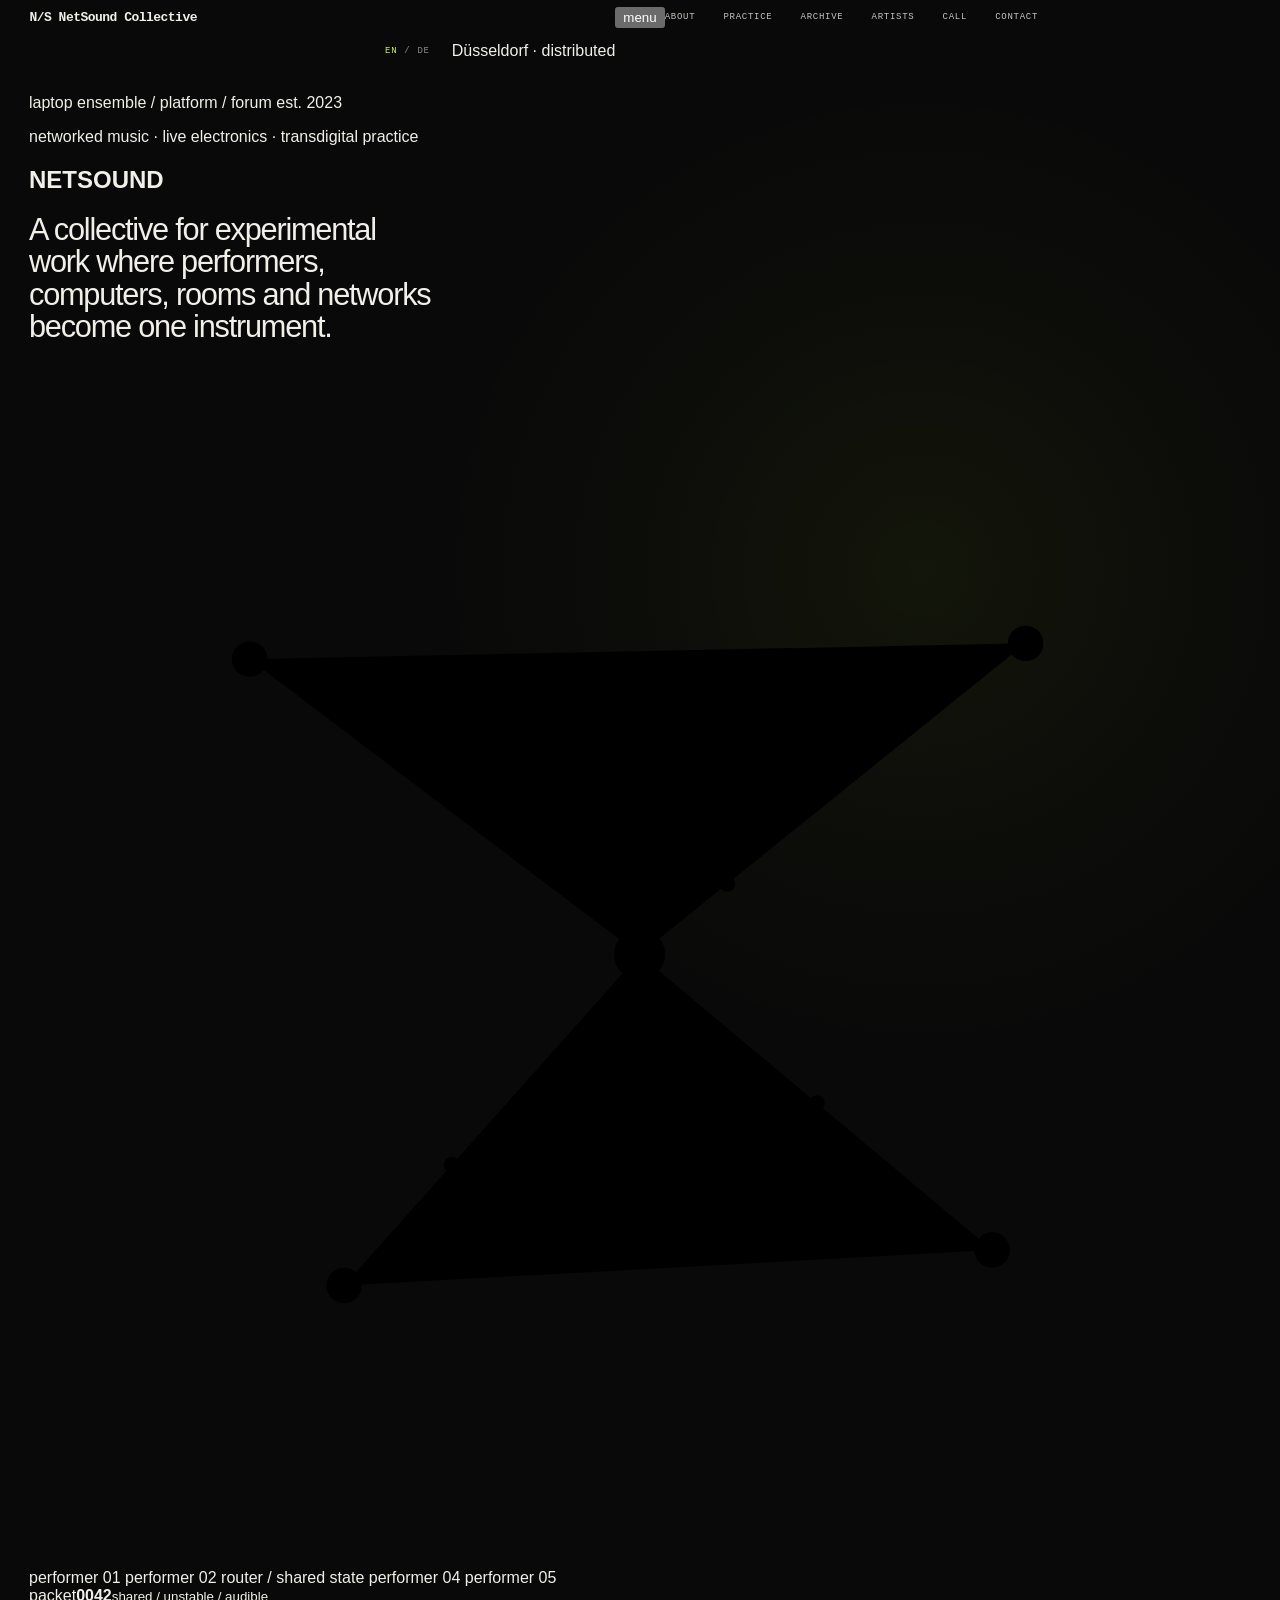
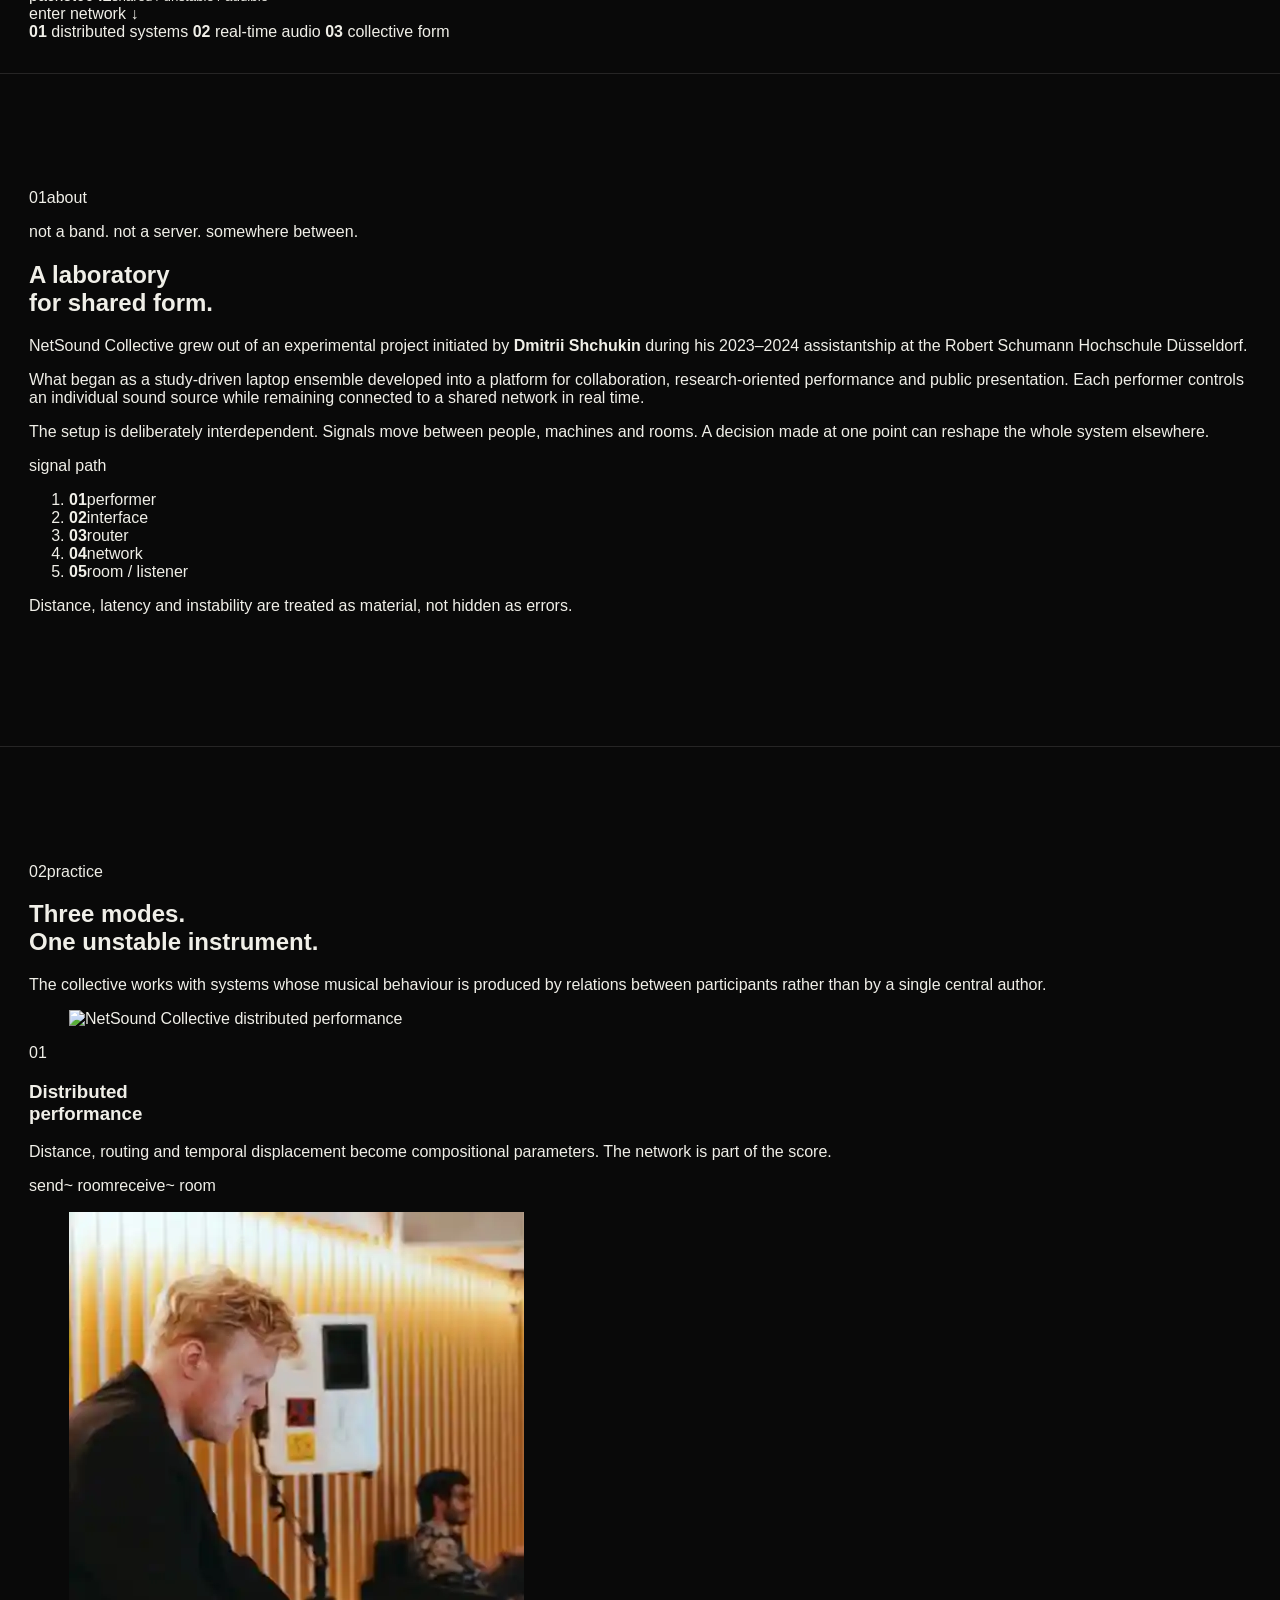
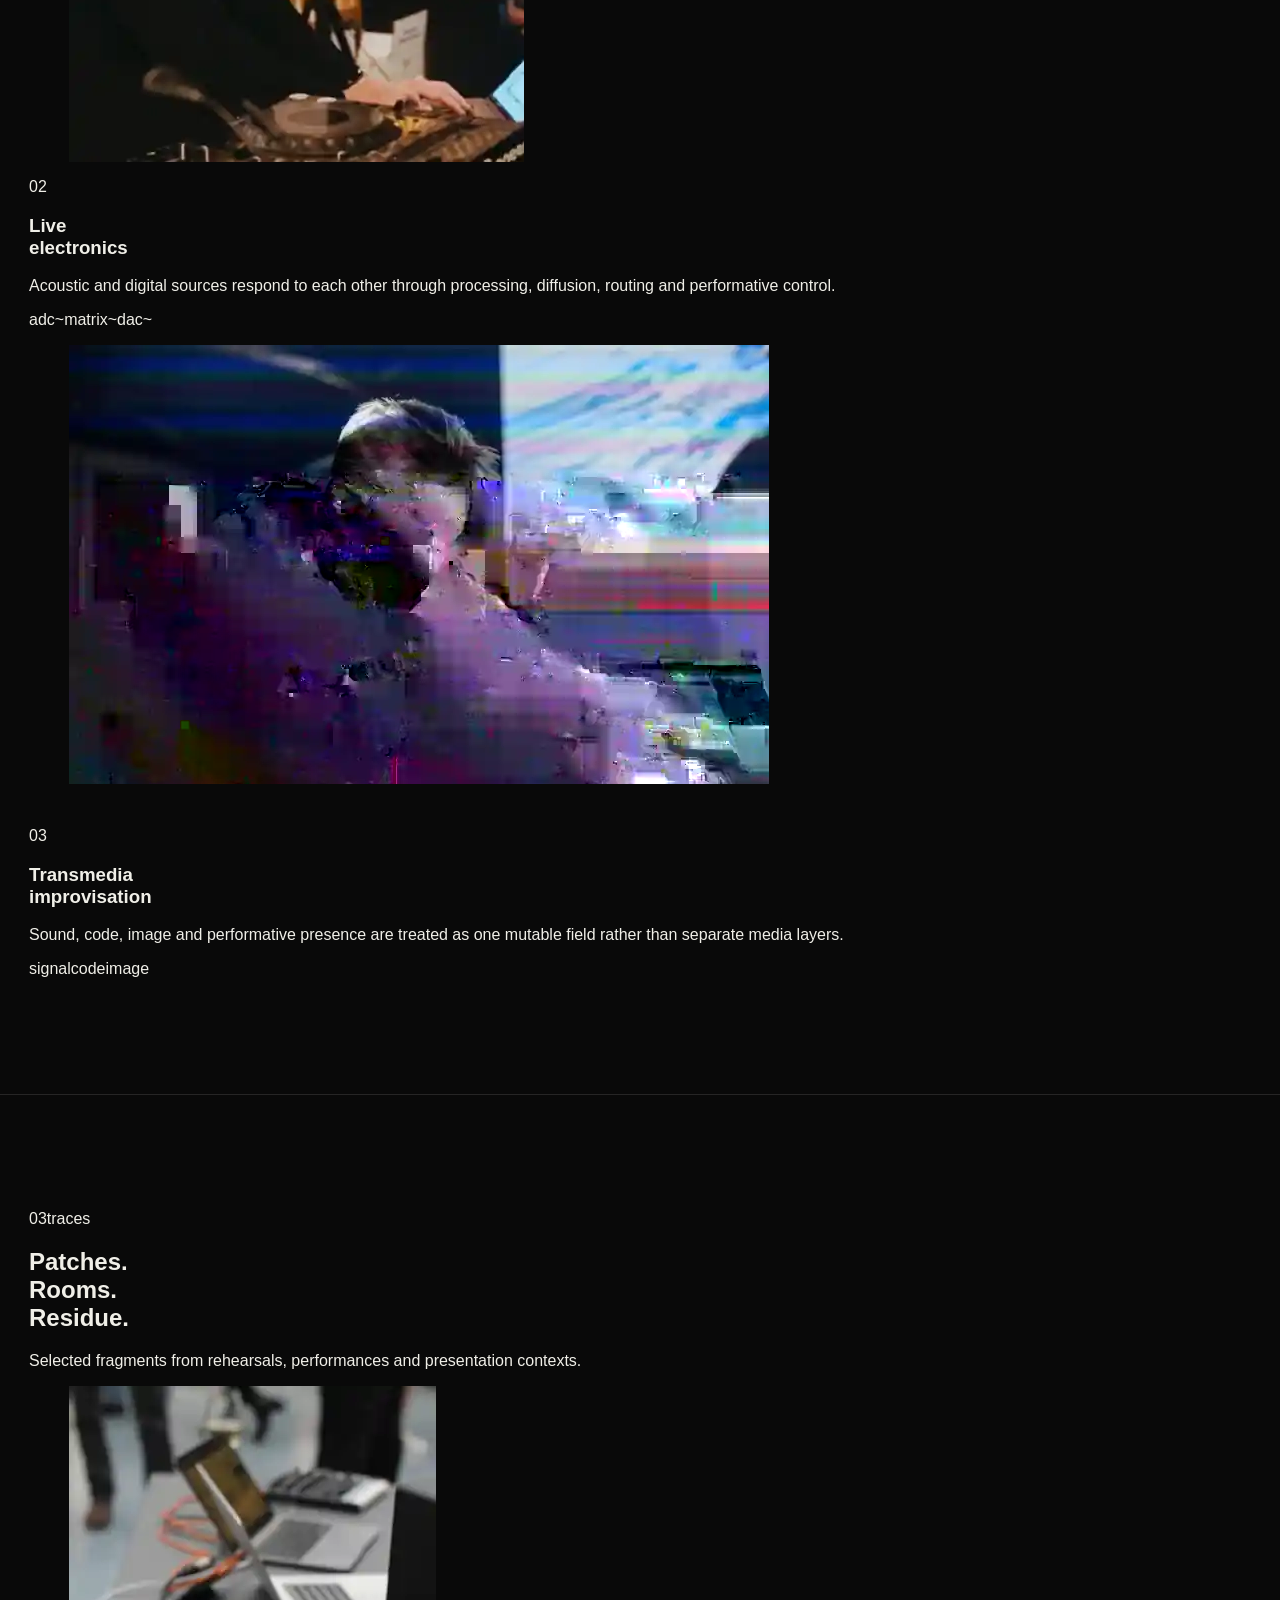
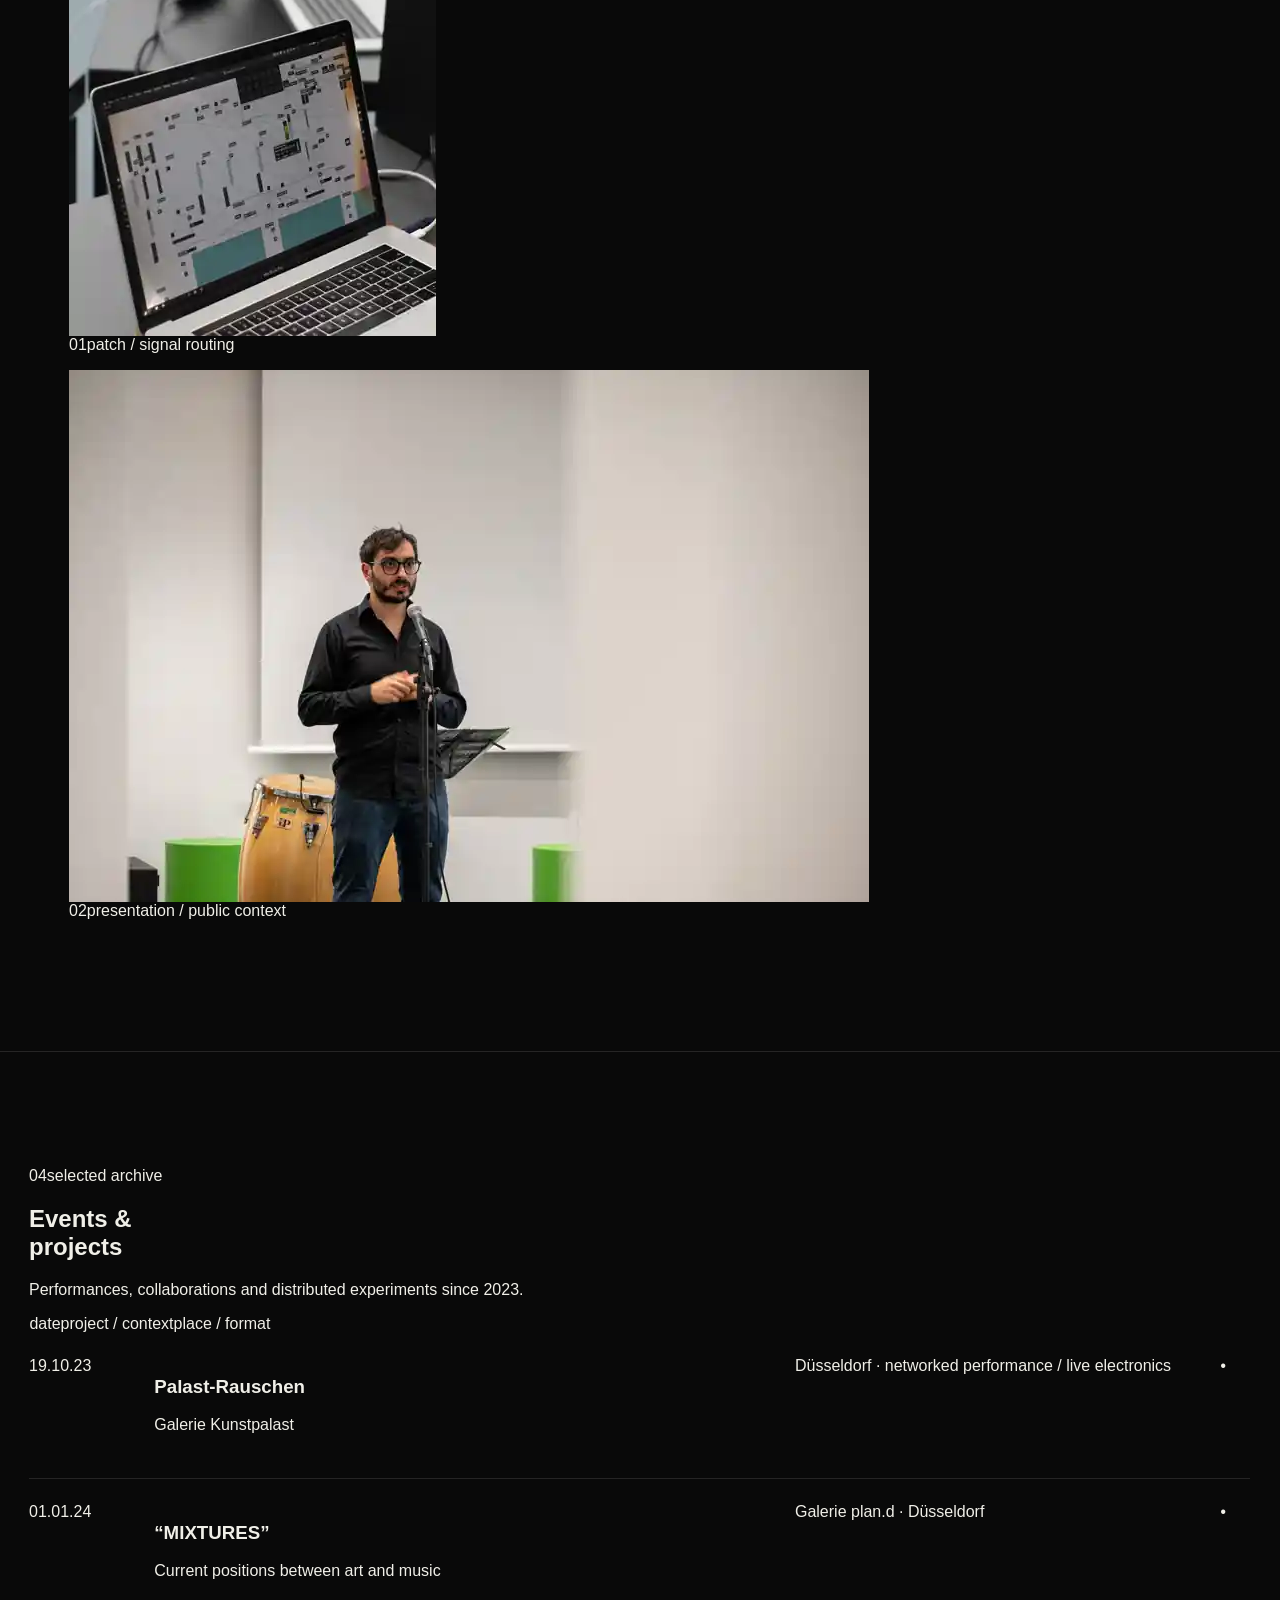
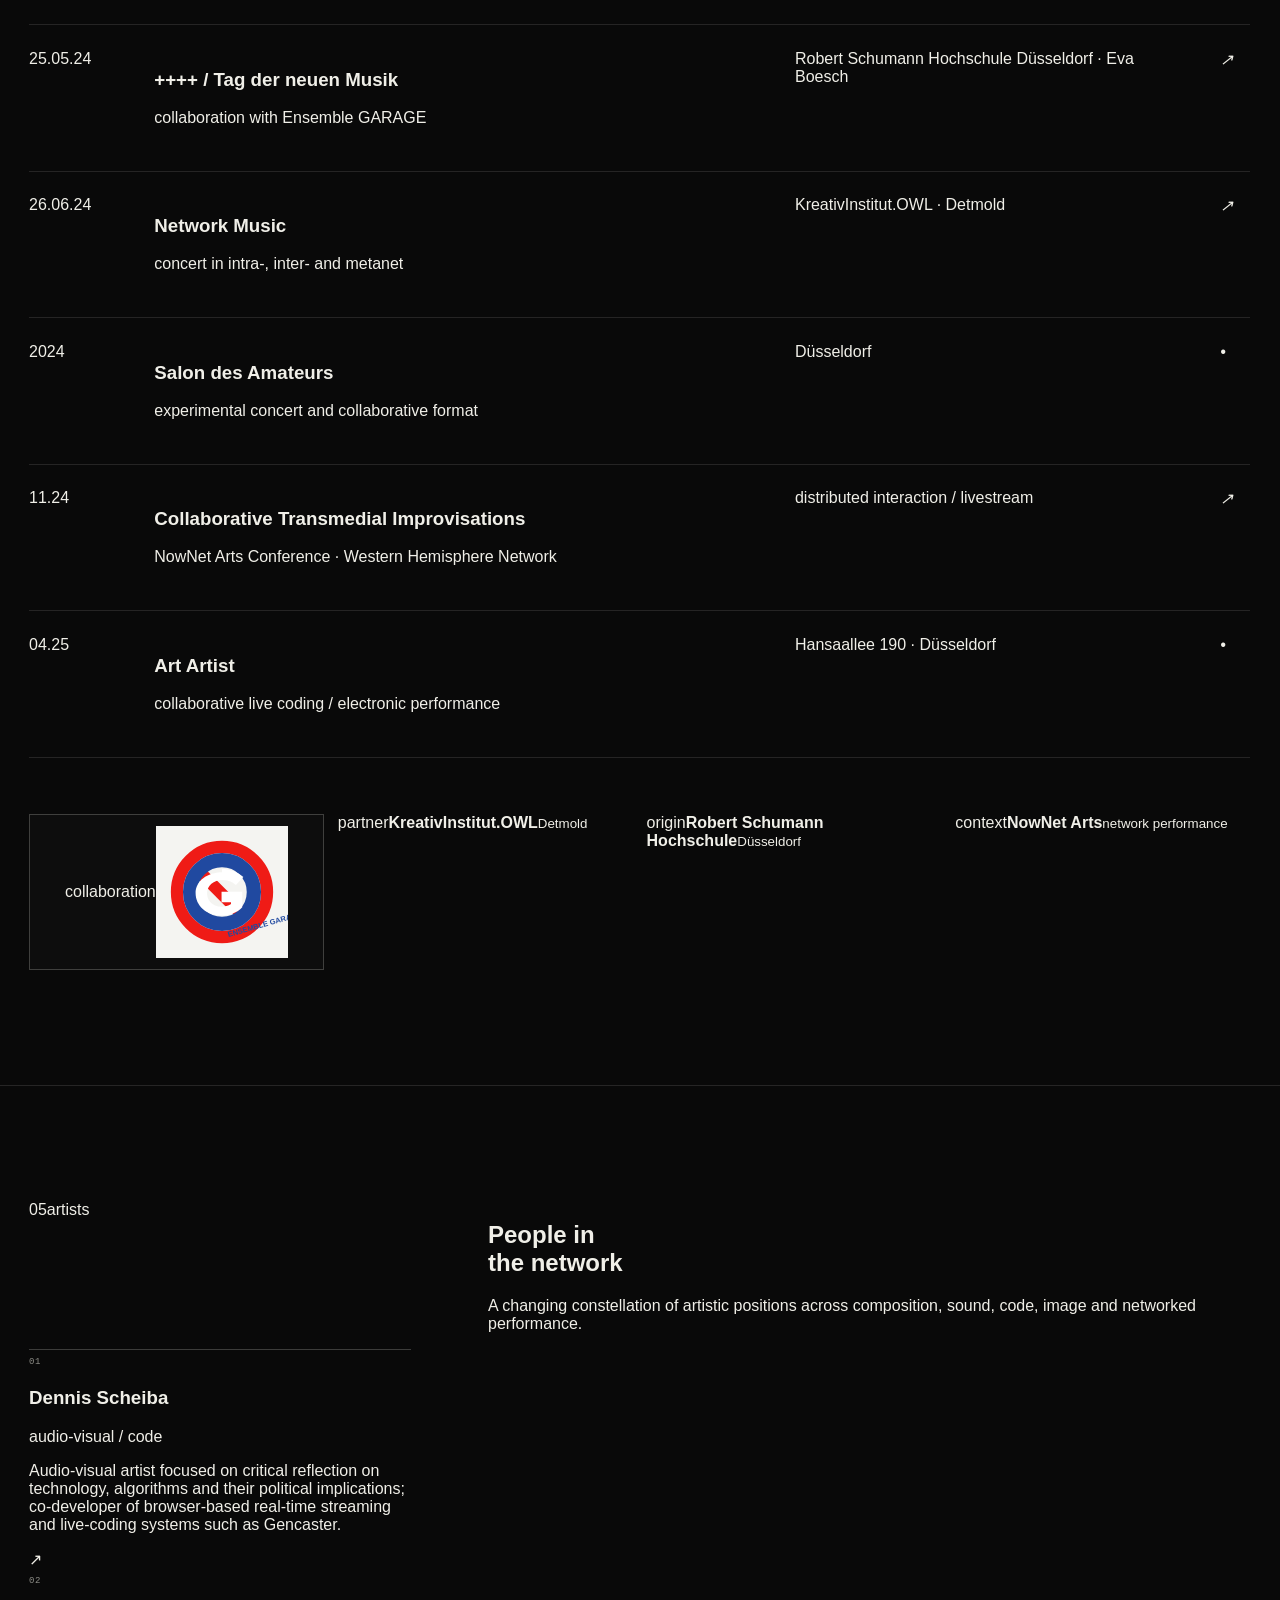
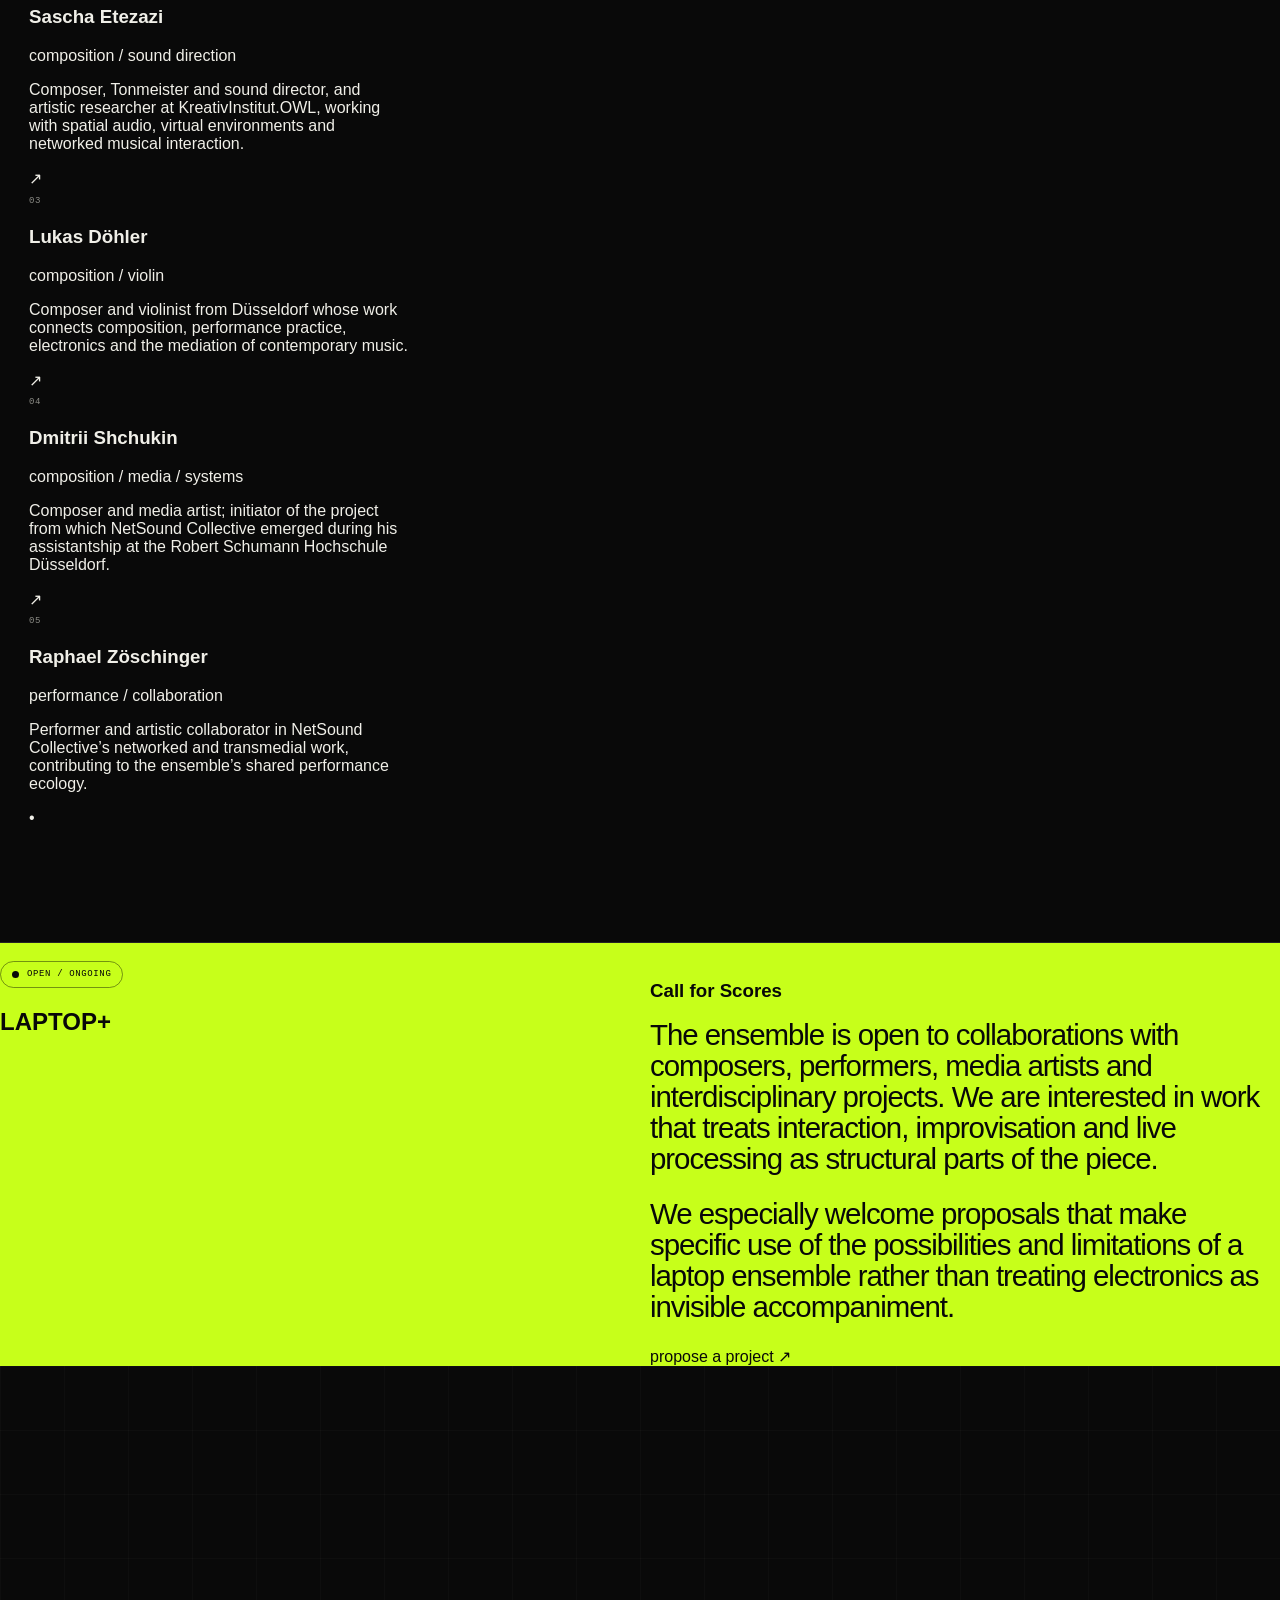
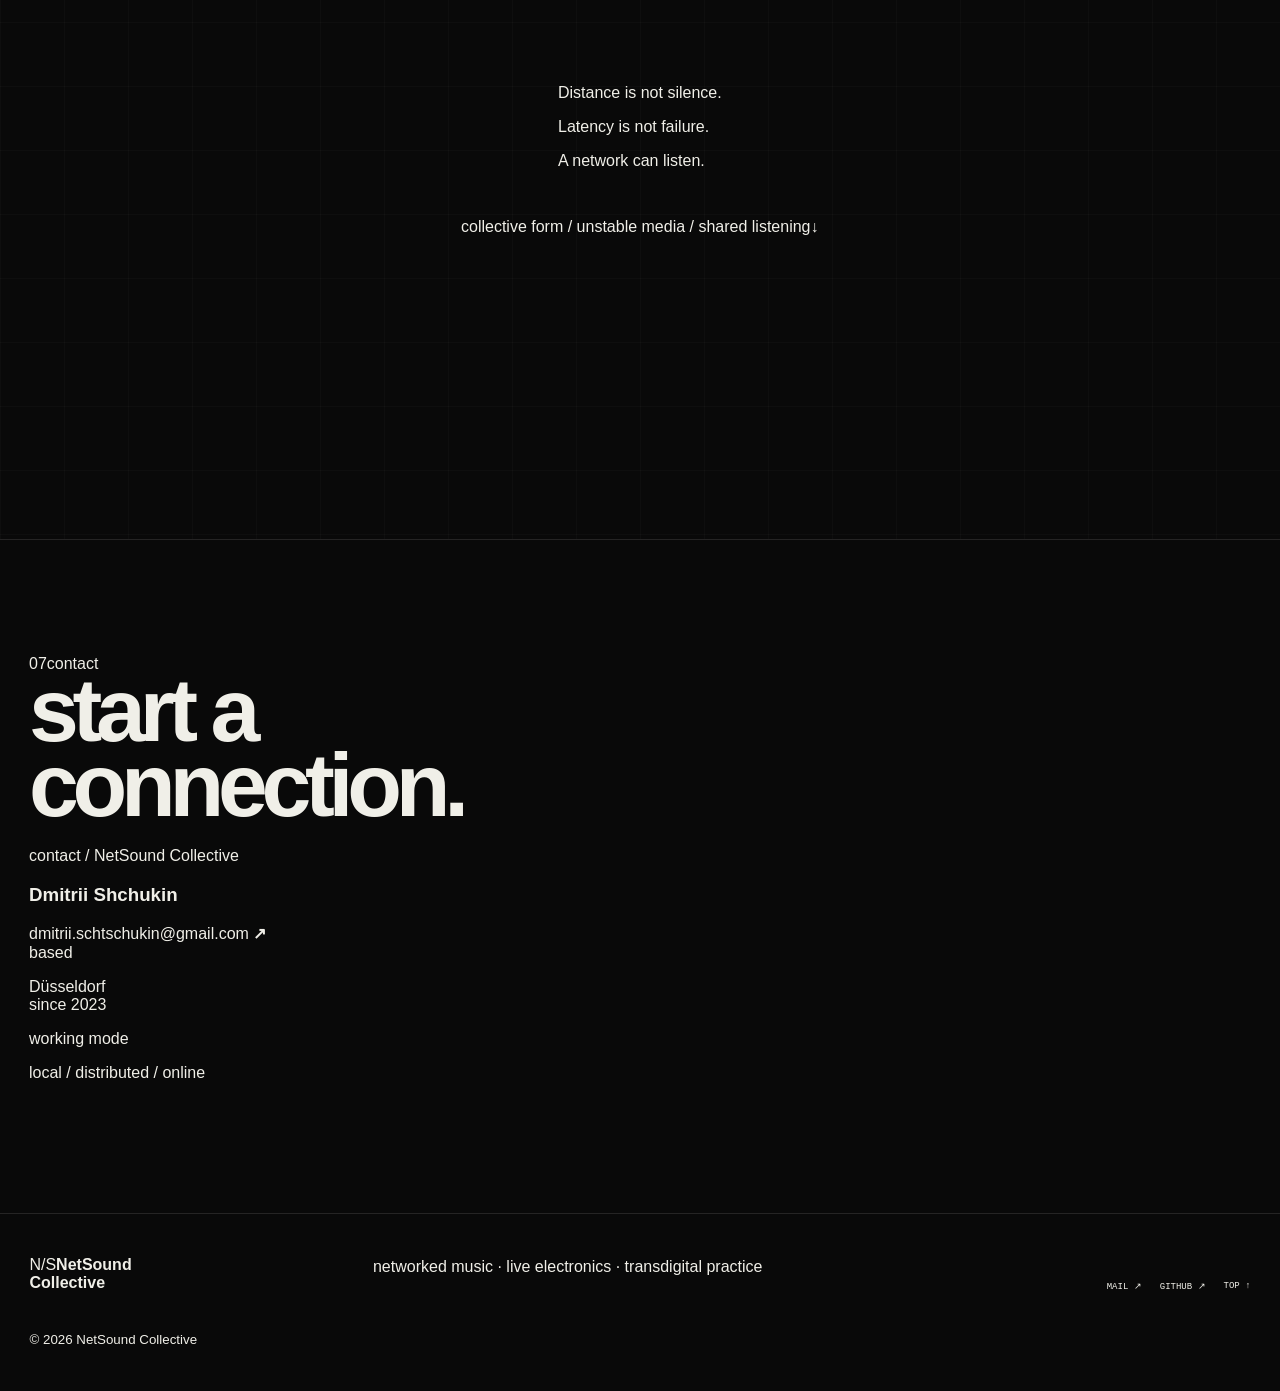
==== commit 55bd84c8: "redesign: refine NetSound editorial frontend" ====
--- a/index.html
+++ b/index.html
@@ -3,8 +3,13 @@
 <head>
   <meta charset="utf-8" />
   <meta name="viewport" content="width=device-width, initial-scale=1" />
-  <meta name="theme-color" content="#090909" />
-  <meta name="description" content="NetSound Collective — a Düsseldorf-based ensemble, platform and forum for interdisciplinary experimental projects across music, philosophy, electronics and AI." />
+  <meta name="theme-color" content="#0a0a0a" />
+  <meta name="color-scheme" content="dark" />
+  <meta name="description" content="NetSound Collective is a Düsseldorf-based laptop ensemble and platform for networked performance, live electronics and transdigital practice." />
+  <meta property="og:title" content="NetSound Collective" />
+  <meta property="og:description" content="Networked performance, live electronics and transdigital practice." />
+  <meta property="og:type" content="website" />
+  <meta property="og:site_name" content="NetSound Collective" />
   <link rel="alternate" hreflang="en" href="./index.html" />
   <link rel="alternate" hreflang="de" href="./de.html" />
   <title>NetSound Collective</title>
@@ -12,96 +17,256 @@
 </head>
 <body>
   <a class="skip-link" href="#main">skip to content</a>
+  <div class="scroll-progress" aria-hidden="true"><span data-progress></span></div>
 
   <header class="site-header" data-header>
-    <a class="wordmark" href="#top" aria-label="NetSound Collective"><span>NETSOUND</span></a>
-    <nav class="nav" aria-label="Primary navigation">
-      <a href="#about">about</a><a href="#practice">practice</a><a href="#archive">archive</a><a href="#artists">artists</a><a href="#call">call</a><a href="#contact">contact</a>
+    <a class="wordmark" href="#top" aria-label="NetSound Collective home">
+      <span class="wordmark-mark" aria-hidden="true">N/S</span>
+      <span>NetSound Collective</span>
+    </a>
+
+    <button class="menu-toggle" type="button" aria-expanded="false" aria-controls="site-nav" data-menu-toggle>
+      <span>menu</span><i></i><i></i>
+    </button>
+
+    <nav class="nav" id="site-nav" aria-label="Primary navigation" data-nav>
+      <a href="#about">about</a>
+      <a href="#practice">practice</a>
+      <a href="#archive">archive</a>
+      <a href="#artists">artists</a>
+      <a href="#call">call</a>
+      <a href="#contact">contact</a>
     </nav>
+
     <div class="header-tools">
       <div class="language-switch" aria-label="Language"><span class="active">EN</span><span>/</span><a href="./de.html">DE</a></div>
-      <div class="status" aria-label="network active"><span class="status-dot"></span><span>network active</span></div>
+      <span class="header-location">Düsseldorf · distributed</span>
     </div>
   </header>
 
   <main id="main">
     <section class="hero" id="top" aria-labelledby="hero-title">
-      <div class="hero-grid"></div><div class="hero-orbit orbit-a" aria-hidden="true"></div><div class="hero-orbit orbit-b" aria-hidden="true"></div><div class="hero-orbit orbit-c" aria-hidden="true"></div>
-      <div class="hero-kicker reveal" data-reveal="fade"><span>ensemble / platform / forum</span><span>since 2023 · Düsseldorf ↔ network</span></div>
-      <h1 id="hero-title" class="hero-title reveal" data-reveal="up"><span>NETSOUND</span><span>COLLECTIVE</span></h1>
-      <div class="hero-bottom reveal" data-reveal="up">
-        <p class="hero-intro">An ensemble, platform and forum for interdisciplinary experimental projects at the intersection of music, philosophy, electronics and emerging AI.</p>
-        <a class="scroll-link" href="#about">enter the network <span>↓</span></a>
-      </div>
-      <div class="hero-patch reveal" data-reveal="up" aria-hidden="true"><span class="patch-box">router @ports 5</span><span class="patch-cord"></span><span class="patch-box active">matrix~ 4 4</span><span class="patch-cord short"></span><span class="patch-box">live.gain~</span></div>
-      <div class="latency-readout" aria-hidden="true"><span data-latency>028</span><small>ms</small></div>
+      <div class="hero-noise" aria-hidden="true"></div>
+      <div class="hero-topline reveal" data-reveal>
+        <span>laptop ensemble / platform / forum</span>
+        <span>est. 2023</span>
+      </div>
+
+      <div class="hero-stage">
+        <div class="hero-copy reveal" data-reveal>
+          <p class="eyebrow">networked music · live electronics · transdigital practice</p>
+          <h1 id="hero-title"><span>NET</span><span>SOUND</span></h1>
+          <p class="hero-intro">A collective for experimental work where performers, computers, rooms and networks become one instrument.</p>
+        </div>
+
+        <div class="topology reveal" data-reveal aria-hidden="true">
+          <svg viewBox="0 0 620 620" role="presentation">
+            <g class="topology-grid">
+              <path d="M60 155H560M60 310H560M60 465H560" />
+              <path d="M155 60V560M310 60V560M465 60V560" />
+            </g>
+            <g class="topology-links">
+              <path d="M112 160L310 310L506 152" />
+              <path d="M310 310L489 460L160 478Z" />
+              <path d="M112 160L160 478" />
+              <path d="M506 152L489 460" />
+            </g>
+            <g class="topology-nodes">
+              <circle cx="112" cy="160" r="9" />
+              <circle cx="506" cy="152" r="9" />
+              <circle cx="310" cy="310" r="13" class="node-core" />
+              <circle cx="160" cy="478" r="9" />
+              <circle cx="489" cy="460" r="9" />
+            </g>
+            <g class="topology-packets">
+              <circle r="4"><animateMotion dur="4.8s" repeatCount="indefinite" path="M112 160L310 310L506 152" /></circle>
+              <circle r="4"><animateMotion dur="6.2s" repeatCount="indefinite" path="M506 152L310 310L160 478" begin="-2.2s" /></circle>
+              <circle r="4"><animateMotion dur="5.4s" repeatCount="indefinite" path="M160 478L310 310L489 460" begin="-1.1s" /></circle>
+            </g>
+          </svg>
+          <span class="topology-label label-a">performer 01</span>
+          <span class="topology-label label-b">performer 02</span>
+          <span class="topology-label label-c">router / shared state</span>
+          <span class="topology-label label-d">performer 04</span>
+          <span class="topology-label label-e">performer 05</span>
+          <div class="topology-readout"><span>packet</span><strong data-packet>0042</strong><small>shared / unstable / audible</small></div>
+        </div>
+      </div>
+
+      <div class="hero-footer reveal" data-reveal>
+        <a href="#about" class="hero-enter">enter network <span>↓</span></a>
+        <div class="hero-specs">
+          <span><b>01</b> distributed systems</span>
+          <span><b>02</b> real-time audio</span>
+          <span><b>03</b> collective form</span>
+        </div>
+      </div>
     </section>
 
     <section class="section about" id="about">
-      <div class="section-index">01 / about</div>
-      <div class="about-grid">
-        <div class="about-intro reveal" data-reveal="left"><h2>a laboratory<br />for new ideas</h2><p>NetSound Collective grew out of an experimental project initiated by <strong>Dmitrii Shchukin</strong> during his 2023–2024 assistantship in the composition department at the Robert Schumann Hochschule Düsseldorf. What began as a study-driven ensemble gradually expanded into a full platform for experimentation, collaboration and public presentation.</p></div>
-        <div class="about-block reveal" data-reveal="right"><p>As in an acoustic ensemble, each member of the laptop ensemble controls only one sound source. The performers are connected through a router, allowing signals and sound materials to be transmitted in real time. The result is a dynamic interdependent system in which every element reacts to the others.</p></div>
-        <div class="about-block reveal wide" data-reveal="left"><p>For us, the laptop ensemble is not only a technical setup. It is a philosophical approach to music, centred on shared process, improvisation and the continuous transformation of material. The work values searching over closure: unexpected sound, unstable form and discovery in real time.</p></div>
-        <aside class="about-note reveal" data-reveal="up"><span>signal path</span><strong>performer → interface → router → network → room → listener</strong><div class="note-patch"><span class="patch-box small">adc~</span><span class="patch-cord tiny"></span><span class="patch-box small active">route signal</span></div></aside>
+      <div class="section-label reveal" data-reveal><span>01</span><span>about</span></div>
+      <div class="about-layout">
+        <div class="section-heading reveal" data-reveal>
+          <p class="eyebrow">not a band. not a server. somewhere between.</p>
+          <h2>A laboratory<br />for shared form.</h2>
+        </div>
+
+        <div class="about-copy reveal" data-reveal>
+          <p class="lead">NetSound Collective grew out of an experimental project initiated by <strong>Dmitrii Shchukin</strong> during his 2023–2024 assistantship at the Robert Schumann Hochschule Düsseldorf.</p>
+          <p>What began as a study-driven laptop ensemble developed into a platform for collaboration, research-oriented performance and public presentation. Each performer controls an individual sound source while remaining connected to a shared network in real time.</p>
+          <p>The setup is deliberately interdependent. Signals move between people, machines and rooms. A decision made at one point can reshape the whole system elsewhere.</p>
+        </div>
+
+        <aside class="system-note reveal" data-reveal>
+          <span class="system-note-title">signal path</span>
+          <ol>
+            <li><b>01</b><span>performer</span></li>
+            <li><b>02</b><span>interface</span></li>
+            <li><b>03</b><span>router</span></li>
+            <li><b>04</b><span>network</span></li>
+            <li><b>05</b><span>room / listener</span></li>
+          </ol>
+          <p>Distance, latency and instability are treated as material, not hidden as errors.</p>
+        </aside>
       </div>
     </section>
 
     <section class="section practice" id="practice">
-      <div class="section-index">02 / practice</div>
-      <div class="practice-grid">
-        <article class="practice-card reveal" data-reveal="up"><figure class="practice-media"><img src="./assets/performance-01.webp" alt="NetSound Collective distributed performance" loading="lazy" decoding="async" /></figure><div class="practice-copy"><span class="card-number">01</span><h2>distributed<br />performance</h2><p>Works that treat distance, signal flow and temporal displacement as compositional material rather than technical obstacles.</p><div class="patch-mini" aria-hidden="true"><span class="patch-box small">send~ room</span><span class="patch-cord tiny"></span><span class="patch-box small">receive~ room</span></div></div></article>
-        <article class="practice-card reveal" data-reveal="up"><figure class="practice-media"><img src="./assets/performance-03.webp" alt="NetSound Collective live electronics setup" loading="lazy" decoding="async" /></figure><div class="practice-copy"><span class="card-number">02</span><h2>live<br />electronics</h2><p>Acoustic and digital sources in active dialogue: processing, response, routing, diffusion and performative control in one shared environment.</p><div class="patch-mini" aria-hidden="true"><span class="patch-box small active">poly~</span><span class="patch-cord tiny"></span><span class="patch-box small">live.gain~</span></div></div></article>
-        <article class="practice-card reveal" data-reveal="up"><figure class="practice-media"><img src="./assets/performance-02.webp" alt="NetSound Collective transmedia improvisation" loading="lazy" decoding="async" /></figure><div class="practice-copy"><span class="card-number">03</span><h2>transmedia<br />improvisation</h2><p>Sound, code, image and performative presence understood as one mutable field instead of separate media layers.</p><div class="patch-mini" aria-hidden="true"><span class="patch-box small">jit.world</span><span class="patch-cord tiny"></span><span class="patch-box small active">matrixctrl</span></div></div></article>
+      <div class="section-label reveal" data-reveal><span>02</span><span>practice</span></div>
+      <div class="practice-intro reveal" data-reveal>
+        <h2>Three modes.<br />One unstable instrument.</h2>
+        <p>The collective works with systems whose musical behaviour is produced by relations between participants rather than by a single central author.</p>
+      </div>
+
+      <div class="practice-list">
+        <article class="practice-item reveal" data-reveal>
+          <figure><img src="./assets/performance-01.webp" alt="NetSound Collective distributed performance" loading="lazy" decoding="async" /></figure>
+          <div class="practice-number">01</div>
+          <div class="practice-body"><h3>Distributed<br />performance</h3><p>Distance, routing and temporal displacement become compositional parameters. The network is part of the score.</p></div>
+          <div class="practice-code"><span>send~ room</span><i></i><span>receive~ room</span></div>
+        </article>
+
+        <article class="practice-item reveal" data-reveal>
+          <figure><img src="./assets/performance-03.webp" alt="NetSound Collective live electronics setup" loading="lazy" decoding="async" /></figure>
+          <div class="practice-number">02</div>
+          <div class="practice-body"><h3>Live<br />electronics</h3><p>Acoustic and digital sources respond to each other through processing, diffusion, routing and performative control.</p></div>
+          <div class="practice-code"><span>adc~</span><i></i><span>matrix~</span><i></i><span>dac~</span></div>
+        </article>
+
+        <article class="practice-item reveal" data-reveal>
+          <figure><img src="./assets/performance-02.webp" alt="NetSound Collective transmedia improvisation" loading="lazy" decoding="async" /></figure>
+          <div class="practice-number">03</div>
+          <div class="practice-body"><h3>Transmedia<br />improvisation</h3><p>Sound, code, image and performative presence are treated as one mutable field rather than separate media layers.</p></div>
+          <div class="practice-code"><span>signal</span><i></i><span>code</span><i></i><span>image</span></div>
+        </article>
       </div>
     </section>
 
     <section class="section traces" id="documentation">
-      <div class="section-index">03 / traces</div>
-      <div class="trace-layout"><div class="trace-copy reveal" data-reveal="left"><h2>patches,<br />rooms,<br />traces</h2><p>Selected fragments from rehearsals, performances and presentation contexts. Colour stays. The signals survived.</p></div><div class="trace-cards"><figure class="trace-card reveal" data-reveal="up"><img src="./assets/equipment-01.webp" alt="Laptop patch used in NetSound Collective projects" loading="lazy" decoding="async" /><figcaption><span>01</span>patch / signal routing</figcaption></figure><figure class="trace-card reveal" data-reveal="up"><img src="./assets/talk-01.webp" alt="Presentation during a NetSound Collective event" loading="lazy" decoding="async" /><figcaption><span>02</span>presentation / public context</figcaption></figure></div></div>
+      <div class="section-label reveal" data-reveal><span>03</span><span>traces</span></div>
+      <div class="traces-layout">
+        <div class="traces-heading reveal" data-reveal>
+          <h2>Patches.<br />Rooms.<br />Residue.</h2>
+          <p>Selected fragments from rehearsals, performances and presentation contexts.</p>
+        </div>
+        <figure class="trace trace-a reveal" data-reveal>
+          <img src="./assets/equipment-01.webp" alt="Laptop patch used in NetSound Collective projects" loading="lazy" decoding="async" />
+          <figcaption><span>01</span><span>patch / signal routing</span></figcaption>
+        </figure>
+        <figure class="trace trace-b reveal" data-reveal>
+          <img src="./assets/talk-01.webp" alt="Presentation during a NetSound Collective event" loading="lazy" decoding="async" />
+          <figcaption><span>02</span><span>presentation / public context</span></figcaption>
+        </figure>
+      </div>
     </section>
 
     <section class="section archive" id="archive">
-      <div class="section-index">04 / selected archive</div><div class="archive-heading reveal" data-reveal="left"><h2>events<br />& projects</h2></div>
-      <div class="archive-list">
-        <div class="archive-row reveal" data-reveal="up"><div class="archive-year">19.10.23</div><div class="archive-main"><h3>Palast-Rauschen</h3><p>Galerie Kunstpalast · Düsseldorf</p></div><div class="archive-meta">networked performance / live electronics</div><span class="archive-arrow">•</span></div>
-        <div class="archive-row reveal" data-reveal="up"><div class="archive-year">01.01.24</div><div class="archive-main"><h3>“MIXTURES”</h3><p>Current positions between art and music</p></div><div class="archive-meta">Galerie plan.d · Düsseldorf</div><span class="archive-arrow">•</span></div>
-        <a class="archive-row reveal" data-reveal="up" href="https://lukas-shotaro.de/werke/" target="_blank" rel="noreferrer"><div class="archive-year">25.05.24</div><div class="archive-main"><h3>++++ / Tag der neuen Musik</h3><p>collaboration with Ensemble GARAGE</p></div><div class="archive-meta">Robert Schumann Hochschule Düsseldorf · Eva Boesch · NetSound Collective</div><span class="archive-arrow">↗</span></a>
-        <a class="archive-row reveal" data-reveal="up" href="https://www.uni-paderborn.de/en/research/research-in-profile/digital-humanities/news/page-5" target="_blank" rel="noreferrer"><div class="archive-year">26.06.24</div><div class="archive-main"><h3>Network Music</h3><p>concert in intra-, inter- and metanet</p></div><div class="archive-meta">KreativInstitut.OWL · Detmold</div><span class="archive-arrow">↗</span></a>
-        <div class="archive-row reveal" data-reveal="up"><div class="archive-year">2024</div><div class="archive-main"><h3>Salon des Amateurs</h3><p>experimental concert and collaborative format</p></div><div class="archive-meta">Düsseldorf</div><span class="archive-arrow">•</span></div>
-        <a class="archive-row reveal" data-reveal="up" href="https://lukas-shotaro.de/engagements/" target="_blank" rel="noreferrer"><div class="archive-year">11.24</div><div class="archive-main"><h3>Collaborative Transmedial Improvisations</h3><p>NowNet Arts Conference · Western Hemisphere Network</p></div><div class="archive-meta">network performance / livestream / distributed interaction</div><span class="archive-arrow">↗</span></a>
-        <div class="archive-row reveal" data-reveal="up"><div class="archive-year">04.25</div><div class="archive-main"><h3>Art Artist</h3><p>collaborative live coding / electronic performance</p></div><div class="archive-meta">Hansaallee 190 · Düsseldorf</div><span class="archive-arrow">•</span></div>
-      </div>
-      <div class="partners reveal" data-reveal="up" aria-label="Selected partners and contexts">
-        <a class="partner-logo garage" href="https://ensemblegarage.de/" target="_blank" rel="noreferrer"><img src="./assets/garage-logo.svg" alt="Ensemble Garage logo" loading="lazy" decoding="async" /></a>
-        <a class="partner-text" href="https://kreativ.institute/" target="_blank" rel="noreferrer"><span class="partner-kicker">partner</span><strong>KreativInstitut.OWL</strong><small>Detmold</small></a>
-        <a class="partner-text" href="https://www.rsh-duesseldorf.de/" target="_blank" rel="noreferrer"><span class="partner-kicker">origin</span><strong>Robert Schumann Hochschule</strong><small>Düsseldorf</small></a>
-        <a class="partner-text" href="https://nownetarts.org/" target="_blank" rel="noreferrer"><span class="partner-kicker">context</span><strong>NowNet Arts</strong><small>network performance</small></a>
+      <div class="section-label reveal" data-reveal><span>04</span><span>selected archive</span></div>
+      <div class="archive-head reveal" data-reveal>
+        <h2>Events &<br />projects</h2>
+        <p>Performances, collaborations and distributed experiments since 2023.</p>
+      </div>
+
+      <div class="archive-table">
+        <div class="archive-table-head" aria-hidden="true"><span>date</span><span>project / context</span><span>place / format</span><span></span></div>
+        <div class="archive-row reveal" data-reveal><time>19.10.23</time><div><h3>Palast-Rauschen</h3><p>Galerie Kunstpalast</p></div><span> Düsseldorf · networked performance / live electronics</span><i>•</i></div>
+        <div class="archive-row reveal" data-reveal><time>01.01.24</time><div><h3>“MIXTURES”</h3><p>Current positions between art and music</p></div><span>Galerie plan.d · Düsseldorf</span><i>•</i></div>
+        <a class="archive-row reveal" data-reveal href="https://lukas-shotaro.de/werke/" target="_blank" rel="noreferrer"><time>25.05.24</time><div><h3>++++ / Tag der neuen Musik</h3><p>collaboration with Ensemble GARAGE</p></div><span>Robert Schumann Hochschule Düsseldorf · Eva Boesch</span><i>↗</i></a>
+        <a class="archive-row reveal" data-reveal href="https://www.uni-paderborn.de/en/research/research-in-profile/digital-humanities/news/page-5" target="_blank" rel="noreferrer"><time>26.06.24</time><div><h3>Network Music</h3><p>concert in intra-, inter- and metanet</p></div><span>KreativInstitut.OWL · Detmold</span><i>↗</i></a>
+        <div class="archive-row reveal" data-reveal><time>2024</time><div><h3>Salon des Amateurs</h3><p>experimental concert and collaborative format</p></div><span>Düsseldorf</span><i>•</i></div>
+        <a class="archive-row reveal" data-reveal href="https://lukas-shotaro.de/engagements/" target="_blank" rel="noreferrer"><time>11.24</time><div><h3>Collaborative Transmedial Improvisations</h3><p>NowNet Arts Conference · Western Hemisphere Network</p></div><span>distributed interaction / livestream</span><i>↗</i></a>
+        <div class="archive-row reveal" data-reveal><time>04.25</time><div><h3>Art Artist</h3><p>collaborative live coding / electronic performance</p></div><span>Hansaallee 190 · Düsseldorf</span><i>•</i></div>
+      </div>
+
+      <div class="partners reveal" data-reveal aria-label="Selected partners and contexts">
+        <a class="partner partner-logo" href="https://ensemblegarage.de/" target="_blank" rel="noreferrer"><span>collaboration</span><img src="./assets/garage-logo.svg" alt="Ensemble Garage logo" loading="lazy" decoding="async" /></a>
+        <a class="partner" href="https://kreativ.institute/" target="_blank" rel="noreferrer"><span>partner</span><strong>KreativInstitut.OWL</strong><small>Detmold</small></a>
+        <a class="partner" href="https://www.rsh-duesseldorf.de/" target="_blank" rel="noreferrer"><span>origin</span><strong>Robert Schumann Hochschule</strong><small>Düsseldorf</small></a>
+        <a class="partner" href="https://nownetarts.org/" target="_blank" rel="noreferrer"><span>context</span><strong>NowNet Arts</strong><small>network performance</small></a>
       </div>
     </section>
 
     <section class="section artists" id="artists">
-      <div class="section-index">05 / artists</div>
-      <div class="artists-heading reveal" data-reveal="left"><h2>people<br />in the<br />network</h2><p>Five artistic positions across composition, sound, code, image and networked performance practice.</p></div>
-      <div class="artist-list reveal" data-reveal="up">
-        <article class="artist-bio"><span class="artist-no">01</span><div><h3>Dennis Scheiba</h3><p>Audio-visual artist focused on critical reflection on technology, algorithms and their political implications; co-developer of browser-based real-time streaming and live-coding systems such as Gencaster.</p><a href="https://dennis-scheiba.com/" target="_blank" rel="noreferrer">website ↗</a></div></article>
-        <article class="artist-bio"><span class="artist-no">02</span><div><h3>Sascha Etezazi</h3><p>Composer, Tonmeister and sound director, and artistic researcher in composition & sound design at KreativInstitut.OWL, working with spatial audio, virtual environments and networked musical interaction.</p><a href="https://kreativ.institute/de/ueber-kio/team/sascha-etezazi" target="_blank" rel="noreferrer">profile ↗</a></div></article>
-        <article class="artist-bio"><span class="artist-no">03</span><div><h3>Lukas Döhler</h3><p>Composer and violinist from Düsseldorf whose work connects composition, performance practice, electronics and the mediation of contemporary music.</p><a href="https://lukas-shotaro.de/" target="_blank" rel="noreferrer">website ↗</a></div></article>
-        <article class="artist-bio"><span class="artist-no">04</span><div><h3>Dmitrii Shchukin</h3><p>Composer and media artist; initiator of the project from which NetSound Collective emerged during his tutor assistantship in the composition department at the Robert Schumann Hochschule Düsseldorf.</p><a href="mailto:dmitrii.schtschukin@gmail.com">email ↗</a></div></article>
-        <article class="artist-bio"><span class="artist-no">05</span><div><h3>Raphael Zoeschinger</h3><p>Performer and artistic collaborator in NetSound Collective’s networked and transmedial work, contributing to the ensemble’s shared performance ecology.</p></div></article>
-      </div>
-    </section>
-
-    <section class="section call-section" id="call">
-      <div class="section-index">06 / Laptop+ · Call for Scores</div><div class="call-layout"><div class="call-heading reveal" data-reveal="left"><span class="open-pill"><i></i>open / ongoing</span><h2>LAPTOP+</h2><strong>Call for Scores</strong></div><div class="call-copy reveal" data-reveal="right"><p>The ensemble is open to collaborations with composers, performers, media artists and interdisciplinary projects. We are interested in formats that explore new forms of sonic interaction, improvisation and performative practice.</p><p>Our Call for Scores invites composers and sound artists who want to test the boundaries between composition, improvisation and live processing, and to make specific use of the possibilities of a laptop ensemble.</p><a class="call-action" href="mailto:dmitrii.schtschukin@gmail.com?subject=NetSound%20Collective%20-%20Laptop%2B%20Call%20for%20Scores">propose a project ↗</a></div></div>
-    </section>
-
-    <section class="section manifesto"><div class="manifesto-grid" aria-hidden="true"></div><div class="manifesto-text reveal" data-reveal="zoom"><p>Distance is not silence.</p><p>Latency is not failure.</p><p>A network can listen.</p></div><div class="site-legal reveal" data-reveal="fade"><p>Copyright © 2023 by NetSound Collective</p><p>All materials on this website (e.g. texts, photographs, videos and audio) are the property of the ensemble. Use without prior permission from the ensemble is prohibited.</p></div></section>
-
-    <section class="section contact-section" id="contact"><div class="section-index">07 / contact</div><div class="contact-grid"><div class="contact-title reveal" data-reveal="left"><h2>contact &<br />collaboration</h2></div><div class="contact-details reveal" data-reveal="up"><span>contact / NetSound Collective</span><h3>Dmitrii Shchukin</h3><a href="mailto:dmitrii.schtschukin@gmail.com">dmitrii.schtschukin@gmail.com ↗</a></div><div class="contact-place reveal" data-reveal="right"><p>since 2023<br />based in Düsseldorf</p></div></div></section>
+      <div class="section-label reveal" data-reveal><span>05</span><span>artists</span></div>
+      <div class="artists-intro reveal" data-reveal>
+        <h2>People in<br />the network</h2>
+        <p>A changing constellation of artistic positions across composition, sound, code, image and networked performance.</p>
+      </div>
+
+      <div class="artist-list">
+        <article class="artist-row reveal" data-reveal><span class="artist-no">01</span><div class="artist-name"><h3>Dennis Scheiba</h3><span>audio-visual / code</span></div><p>Audio-visual artist focused on critical reflection on technology, algorithms and their political implications; co-developer of browser-based real-time streaming and live-coding systems such as Gencaster.</p><a href="https://dennis-scheiba.com/" target="_blank" rel="noreferrer" aria-label="Dennis Scheiba website">↗</a></article>
+        <article class="artist-row reveal" data-reveal><span class="artist-no">02</span><div class="artist-name"><h3>Sascha Etezazi</h3><span>composition / sound direction</span></div><p>Composer, Tonmeister and sound director, and artistic researcher at KreativInstitut.OWL, working with spatial audio, virtual environments and networked musical interaction.</p><a href="https://kreativ.institute/de/ueber-kio/team/sascha-etezazi" target="_blank" rel="noreferrer" aria-label="Sascha Etezazi profile">↗</a></article>
+        <article class="artist-row reveal" data-reveal><span class="artist-no">03</span><div class="artist-name"><h3>Lukas Döhler</h3><span>composition / violin</span></div><p>Composer and violinist from Düsseldorf whose work connects composition, performance practice, electronics and the mediation of contemporary music.</p><a href="https://lukas-shotaro.de/" target="_blank" rel="noreferrer" aria-label="Lukas Döhler website">↗</a></article>
+        <article class="artist-row reveal" data-reveal><span class="artist-no">04</span><div class="artist-name"><h3>Dmitrii Shchukin</h3><span>composition / media / systems</span></div><p>Composer and media artist; initiator of the project from which NetSound Collective emerged during his assistantship at the Robert Schumann Hochschule Düsseldorf.</p><a href="mailto:dmitrii.schtschukin@gmail.com" aria-label="Email Dmitrii Shchukin">↗</a></article>
+        <article class="artist-row reveal" data-reveal><span class="artist-no">05</span><div class="artist-name"><h3>Raphael Zöschinger</h3><span>performance / collaboration</span></div><p>Performer and artistic collaborator in NetSound Collective’s networked and transmedial work, contributing to the ensemble’s shared performance ecology.</p><span class="artist-null">•</span></article>
+      </div>
+    </section>
+
+    <section class="call-section" id="call">
+      <div class="call-shell">
+        <div class="section-label reveal" data-reveal><span>06</span><span>Laptop+ · Call for Scores</span></div>
+        <div class="call-layout">
+          <div class="call-title reveal" data-reveal>
+            <span class="open-pill"><i></i> open / ongoing</span>
+            <h2>LAPTOP+</h2>
+          </div>
+          <div class="call-copy reveal" data-reveal>
+            <h3>Call for Scores</h3>
+            <p>The ensemble is open to collaborations with composers, performers, media artists and interdisciplinary projects. We are interested in work that treats interaction, improvisation and live processing as structural parts of the piece.</p>
+            <p>We especially welcome proposals that make specific use of the possibilities and limitations of a laptop ensemble rather than treating electronics as invisible accompaniment.</p>
+            <a href="mailto:dmitrii.schtschukin@gmail.com?subject=NetSound%20Collective%20-%20Laptop%2B%20Call%20for%20Scores">propose a project <span>↗</span></a>
+          </div>
+        </div>
+      </div>
+    </section>
+
+    <section class="manifesto section" aria-label="Manifesto">
+      <div class="manifesto-grid" aria-hidden="true"></div>
+      <div class="manifesto-copy reveal" data-reveal>
+        <p>Distance is not silence.</p>
+        <p>Latency is not failure.</p>
+        <p>A network can listen.</p>
+      </div>
+      <div class="manifesto-meta reveal" data-reveal><span>collective form / unstable media / shared listening</span><span>↓</span></div>
+    </section>
+
+    <section class="section contact" id="contact">
+      <div class="section-label reveal" data-reveal><span>07</span><span>contact</span></div>
+      <div class="contact-layout">
+        <div class="contact-title reveal" data-reveal><h2>Start a<br />connection.</h2></div>
+        <div class="contact-main reveal" data-reveal><span>contact / NetSound Collective</span><h3>Dmitrii Shchukin</h3><a href="mailto:dmitrii.schtschukin@gmail.com">dmitrii.schtschukin@gmail.com <b>↗</b></a></div>
+        <div class="contact-aside reveal" data-reveal><span>based</span><p>Düsseldorf<br />since 2023</p><span>working mode</span><p>local / distributed / online</p></div>
+      </div>
+    </section>
   </main>
 
-  <footer class="footer"><div class="footer-mark">NETSOUND<br />COLLECTIVE</div><div class="footer-copy"><p>networked music · live electronics · transdigital practice</p></div><div class="footer-links"><a href="mailto:dmitrii.schtschukin@gmail.com">mail ↗</a><a href="https://github.com/dschkn/netsoundcollective" target="_blank" rel="noreferrer">github ↗</a><a href="#top">top ↑</a></div></footer>
+  <footer class="footer">
+    <div class="footer-brand"><span class="wordmark-mark">N/S</span><strong>NetSound<br />Collective</strong></div>
+    <p>networked music · live electronics · transdigital practice</p>
+    <div class="footer-links"><a href="mailto:dmitrii.schtschukin@gmail.com">mail ↗</a><a href="https://github.com/dschkn/netsoundcollective" target="_blank" rel="noreferrer">github ↗</a><a href="#top">top ↑</a></div>
+    <small>© <span data-year>2026</span> NetSound Collective</small>
+  </footer>
+
   <script src="./script.js"></script>
 </body>
 </html>
--- a/styles.css
+++ b/styles.css
@@ -1,233 +1 @@
-:root {
-  --bg: #0a0a09;
-  --bg-soft: #11110f;
-  --ink: #f0efe8;
-  --muted: #92928a;
-  --line: rgba(240,239,232,.18);
-  --line-strong: rgba(240,239,232,.34);
-  --signal: #c7ff1a;
-  --max: 1600px;
-  --pad: clamp(18px, 2.2vw, 36px);
-  --sans: Inter, "Helvetica Neue", Helvetica, Arial, sans-serif;
-  --mono: "SFMono-Regular", "SF Mono", "Roboto Mono", "Courier New", monospace;
-}
-* { box-sizing: border-box; }
-html { scroll-behavior: smooth; background: var(--bg); }
-body { margin: 0; background: var(--bg); color: var(--ink); font-family: var(--sans); -webkit-font-smoothing: antialiased; overflow-x: hidden; }
-a { color: inherit; text-decoration: none; }
-::selection { background: var(--signal); color: #080808; }
-.skip-link { position: fixed; top: 8px; left: 8px; transform: translateY(-150%); z-index: 100; padding: 8px 10px; background: var(--signal); color: #000; font: 12px var(--mono); }
-.skip-link:focus { transform: translateY(0); }
-
-.site-header { position: fixed; inset: 0 0 auto 0; z-index: 40; min-height: 68px; padding: 0 var(--pad); display: grid; grid-template-columns: 1fr auto 1fr; align-items: center; border-bottom: 1px solid transparent; transition: background .25s ease, border-color .25s ease; }
-.site-header.scrolled { background: rgba(10,10,9,.9); backdrop-filter: blur(14px); border-bottom-color: var(--line); }
-.wordmark { width: max-content; font: 700 13px/1 var(--mono); letter-spacing: -.04em; }
-.wordmark .slash { color: var(--signal); margin: 0 2px; }
-.nav { display: flex; gap: clamp(16px, 2.2vw, 36px); }
-.nav a, .status, .language-switch { font: 9px/1 var(--mono); text-transform: uppercase; letter-spacing: .08em; }
-.nav a { color: #c7c6bf; transition: color .2s ease; }
-.nav a:hover, .language-switch a:hover { color: var(--signal); }
-.header-tools { justify-self: end; display: flex; align-items: center; gap: 22px; }
-.language-switch { display: flex; gap: 7px; color: var(--muted); }
-.language-switch .active { color: var(--signal); }
-.status { display: flex; align-items: center; gap: 8px; color: var(--muted); }
-.status-dot { width: 7px; aspect-ratio: 1; border-radius: 50%; background: var(--signal); box-shadow: 0 0 18px rgba(199,255,26,.45); animation: breathe 2.4s ease-in-out infinite; }
-@keyframes breathe { 50% { opacity: .28; } }
-
-.hero { position: relative; min-height: 100svh; padding: 94px var(--pad) 28px; display: grid; grid-template-rows: auto 1fr auto; overflow: hidden; border-bottom: 1px solid var(--line); }
-.network-canvas, .hero-grid { position: absolute; inset: 0; width: 100%; height: 100%; }
-.network-canvas { z-index: 0; opacity: .72; }
-.hero-grid { z-index: 0; pointer-events: none; background-image: linear-gradient(to right, rgba(240,239,232,.04) 1px, transparent 1px), linear-gradient(to bottom, rgba(240,239,232,.04) 1px, transparent 1px); background-size: 8.333vw 8.333vw; mask-image: linear-gradient(to bottom, rgba(0,0,0,.9), transparent 88%); }
-.hero::after { content:""; position:absolute; inset:0; pointer-events:none; background:radial-gradient(circle at 68% 34%, transparent 0, transparent 14%, rgba(10,10,9,.3) 52%, rgba(10,10,9,.8) 100%); }
-.hero > *:not(.network-canvas):not(.hero-grid) { position: relative; z-index: 2; }
-.hero-kicker { display:flex; justify-content:space-between; font:10px/1.4 var(--mono); text-transform:uppercase; letter-spacing:.08em; color:var(--muted); }
-.hero-title { align-self:center; margin:3vh 0 7vh; display:flex; flex-direction:column; width:min-content; font-size:clamp(76px,13.4vw,250px); line-height:.75; letter-spacing:-.08em; font-weight:760; text-transform:uppercase; }
-.hero-title span:nth-child(2){ margin-left:.26em; }
-.hero-title span:nth-child(3){ color:transparent; -webkit-text-stroke:1px rgba(240,239,232,.85); font-size:.52em; letter-spacing:-.055em; margin:.25em 0 0 1.2em; }
-.hero-bottom { display:grid; grid-template-columns:minmax(280px,560px) 1fr; gap:60px; align-items:end; }
-.hero-intro { margin:0; font-size:clamp(18px,2vw,32px); line-height:1.16; letter-spacing:-.035em; text-wrap:balance; }
-.scroll-link { justify-self:end; display:flex; gap:20px; align-items:center; font:10px/1 var(--mono); text-transform:uppercase; letter-spacing:.08em; color:var(--muted); }
-.scroll-link span { color:var(--signal); font-size:18px; }
-.latency-readout { position:absolute!important; top:36%; right:var(--pad); display:flex; gap:5px; align-items:flex-start; color:var(--signal); font:48px/.8 var(--mono); letter-spacing:-.08em; }
-.latency-readout small { font-size:9px; letter-spacing:.06em; }
-
-.section { position:relative; max-width:var(--max); margin:0 auto; padding:clamp(70px,9vw,150px) var(--pad); border-bottom:1px solid var(--line); }
-.section-index { margin-bottom:clamp(48px,7vw,110px); font:10px/1 var(--mono); letter-spacing:.08em; text-transform:uppercase; color:var(--muted); }
-
-.statement { display:grid; grid-template-columns:minmax(150px,1fr) minmax(420px,2.2fr) minmax(220px,.8fr); column-gap:clamp(24px,5vw,90px); }
-.statement .section-index { grid-column:1/-1; }
-.statement-copy { grid-column:2; }
-.statement-copy p { margin:0 0 1.3em; font-size:clamp(30px,4.4vw,76px); line-height:.98; letter-spacing:-.055em; max-width:1100px; }
-.statement-copy p.muted { color:#77776f; }
-.statement-note { grid-column:3; align-self:end; padding-top:20px; border-top:1px solid var(--line-strong); }
-.statement-note span { display:block; margin-bottom:18px; color:var(--signal); font:9px/1 var(--mono); text-transform:uppercase; letter-spacing:.08em; }
-.statement-note strong { display:block; font:10px/1.55 var(--mono); color:var(--muted); font-weight:400; }
-.statement-note .identity-note { margin-top:28px; color:var(--ink); text-transform:uppercase; }
-
-.practice-grid { display:grid; grid-template-columns:repeat(3,1fr); border-top:1px solid var(--line-strong); border-left:1px solid var(--line-strong); }
-.practice-card { min-height:500px; padding:22px; display:flex; flex-direction:column; border-right:1px solid var(--line-strong); border-bottom:1px solid var(--line-strong); overflow:hidden; }
-.card-number { font:10px var(--mono); color:var(--signal); }
-.practice-card h2 { margin:auto 0 28px; font-size:clamp(38px,4.2vw,70px); line-height:.88; letter-spacing:-.055em; font-weight:560; }
-.practice-card p { max-width:36ch; min-height:80px; margin:0; color:var(--muted); font-size:14px; line-height:1.45; }
-.signal-line { position:relative; margin-top:42px; height:24px; border-top:1px solid var(--line); }
-.signal-line i { position:absolute; top:-3px; left:0; width:6px; height:6px; border-radius:50%; background:var(--signal); animation:travel 3.4s linear infinite; }
-.signal-line.offset i { animation-delay:-1.4s; }
-.signal-line.slow i { animation-duration:5.2s; animation-delay:-.7s; }
-@keyframes travel { to { left:calc(100% - 6px); } }
-
-.media-section { overflow:hidden; }
-.media-heading { display:grid; grid-template-columns:1.7fr 1fr; align-items:end; gap:40px; margin-bottom:60px; }
-.media-heading h2, .archive-heading h2 { margin:0; font-size:clamp(58px,8vw,132px); line-height:.82; letter-spacing:-.07em; font-weight:580; text-transform:lowercase; }
-.media-heading p { margin:0; max-width:42ch; color:var(--muted); font-size:14px; line-height:1.5; justify-self:end; }
-.media-grid { display:grid; grid-template-columns:repeat(12,1fr); gap:10px; }
-.media-item { margin:0; grid-column:span 4; position:relative; min-height:380px; overflow:hidden; background:#111; border:1px solid var(--line); }
-.media-item.media-wide { grid-column:span 8; min-height:540px; }
-.media-item.media-tall { grid-column:span 4; grid-row:span 2; min-height:760px; }
-.media-item img { width:100%; height:100%; position:absolute; inset:0; object-fit:cover; filter:grayscale(1) contrast(1.35) brightness(.72); transform:scale(1.01); transition:filter .5s ease, transform .8s cubic-bezier(.2,.7,.2,1); }
-.media-item:hover img { filter:grayscale(0) contrast(1.08) brightness(.9); transform:scale(1.035); }
-.media-item::after { content:""; position:absolute; inset:0; background:linear-gradient(to top,rgba(10,10,9,.82),transparent 38%); pointer-events:none; }
-.media-item figcaption { position:absolute; z-index:2; inset:auto 16px 14px 16px; display:flex; justify-content:space-between; gap:20px; font:9px/1.3 var(--mono); text-transform:uppercase; letter-spacing:.06em; color:#d5d4cd; }
-.media-item figcaption span { color:var(--signal); }
-
-.archive-heading { margin-bottom:58px; }
-.archive-list { border-top:1px solid var(--line-strong); }
-.archive-row { display:grid; grid-template-columns:90px 1.5fr 1fr 30px; gap:clamp(20px,3vw,54px); align-items:start; padding:26px 0 30px; border-bottom:1px solid var(--line); transition:color .2s ease,padding .2s ease; }
-a.archive-row:hover { color:var(--signal); padding-left:8px; padding-right:8px; }
-.archive-year,.archive-meta { font:10px/1.5 var(--mono); text-transform:uppercase; letter-spacing:.05em; color:var(--muted); }
-.archive-main h3 { margin:0 0 6px; font-size:clamp(30px,3.6vw,60px); line-height:.9; letter-spacing:-.05em; font-weight:530; }
-.archive-main p { margin:0; color:var(--muted); font-size:13px; line-height:1.4; }
-.archive-arrow { justify-self:end; font-size:18px; }
-.partners { display:grid; grid-template-columns:repeat(4,1fr); margin-top:90px; border-top:1px solid var(--line-strong); border-left:1px solid var(--line-strong); }
-.partners a { min-height:160px; padding:18px; display:flex; align-items:flex-end; border-right:1px solid var(--line-strong); border-bottom:1px solid var(--line-strong); font-size:clamp(22px,2.8vw,46px); line-height:.83; letter-spacing:-.055em; font-weight:700; color:#aaa9a1; transition:color .2s ease,background .2s ease; }
-.partners a:hover { color:#0a0a09; background:var(--signal); }
-
-.artists { display:grid; grid-template-columns:1fr 2.4fr; column-gap:clamp(32px,6vw,100px); }
-.artists .section-index { grid-column:1/-1; }
-.artists-heading h2 { margin:0; font-size:clamp(48px,6.8vw,112px); line-height:.86; letter-spacing:-.065em; font-weight:560; }
-.artists-heading p { margin:32px 0 0; max-width:38ch; color:var(--muted); font-size:13px; line-height:1.5; }
-.artist-list { border-top:1px solid var(--line-strong); }
-.artist-bio { display:grid; grid-template-columns:44px 1fr auto; gap:18px; padding:24px 0 28px; border-bottom:1px solid var(--line); align-items:start; }
-.artist-no,.artist-role,.artist-bio>a { font:9px/1.3 var(--mono); text-transform:uppercase; color:var(--muted); letter-spacing:.06em; }
-.artist-bio h3 { margin:0 0 10px; font-size:clamp(27px,3vw,48px); line-height:.95; letter-spacing:-.045em; font-weight:480; }
-.artist-bio p { margin:0; max-width:72ch; color:var(--muted); font-size:13px; line-height:1.55; }
-.artist-bio>a { padding-top:8px; }
-.artist-bio>a:hover { color:var(--signal); }
-.artist-role { padding-top:8px; }
-
-.call-section { max-width:none; background:var(--signal); color:#080808; }
-.call-section .section-index { color:rgba(0,0,0,.56); max-width:var(--max); margin-left:auto; margin-right:auto; }
-.call-layout { max-width:var(--max); margin:0 auto; display:grid; grid-template-columns:1fr 1.15fr; gap:clamp(50px,8vw,130px); }
-.call-heading { position:relative; }
-.call-heading h2 { margin:46px 0 0; font-size:clamp(86px,12vw,210px); line-height:.7; letter-spacing:-.09em; font-weight:800; }
-.call-heading strong { display:block; margin-top:24px; font:12px/1 var(--mono); text-transform:uppercase; letter-spacing:.08em; }
-.open-pill { display:inline-flex; align-items:center; gap:8px; border:1px solid rgba(0,0,0,.45); border-radius:100px; padding:8px 11px; font:9px/1 var(--mono); text-transform:uppercase; letter-spacing:.07em; }
-.open-pill i { width:7px; height:7px; background:#080808; border-radius:50%; animation:breathe 2.4s ease-in-out infinite; }
-.call-copy { align-self:end; }
-.call-copy p { margin:0 0 24px; font-size:clamp(22px,2.4vw,39px); line-height:1.05; letter-spacing:-.035em; }
-.call-action { display:inline-flex; margin-top:18px; padding:14px 0 8px; border-bottom:2px solid #080808; font:11px/1 var(--mono); text-transform:uppercase; letter-spacing:.06em; }
-
-.manifesto { max-width:none; min-height:86svh; display:flex; align-items:center; justify-content:center; overflow:hidden; }
-.manifesto-grid { position:absolute; inset:0; background-image:linear-gradient(var(--line) 1px,transparent 1px),linear-gradient(90deg,var(--line) 1px,transparent 1px); background-size:64px 64px; opacity:.25; }
-.manifesto-text { position:relative; z-index:2; text-align:center; }
-.manifesto-text span { display:block; margin-bottom:46px; font:9px var(--mono); text-transform:uppercase; letter-spacing:.08em; color:var(--signal); }
-.manifesto-text p { margin:0; font-size:clamp(54px,8.4vw,150px); line-height:.89; letter-spacing:-.07em; font-weight:590; }
-.manifesto-text p:nth-child(3) { color:#77776f; }
-.manifesto-text p:nth-child(4) { color:transparent; -webkit-text-stroke:1px var(--ink); }
-.manifesto-node { position:absolute; width:min(60vw,760px); aspect-ratio:1; border:1px solid var(--line); border-radius:50%; }
-.manifesto-node::before,.manifesto-node::after { content:""; position:absolute; inset:18%; border:1px solid var(--line); border-radius:50%; }
-.manifesto-node::after { inset:36%; }
-.manifesto-node i { position:absolute; left:50%; top:0; width:8px; height:8px; border-radius:50%; background:var(--signal); transform:translate(-50%,-50%); box-shadow:0 0 25px rgba(199,255,26,.55); animation:orbit 12s linear infinite; transform-origin:0 calc(min(60vw,760px)/2); }
-@keyframes orbit { to { transform:translate(-50%,-50%) rotate(360deg); } }
-
-.contact-grid { display:grid; grid-template-columns:1.4fr 1fr .7fr; gap:clamp(30px,6vw,90px); align-items:end; }
-.contact-title h2 { margin:0; font-size:clamp(60px,8vw,132px); line-height:.82; letter-spacing:-.07em; font-weight:580; }
-.contact-details span { display:block; margin-bottom:18px; font:9px/1 var(--mono); color:var(--signal); text-transform:uppercase; letter-spacing:.07em; }
-.contact-details h3 { margin:0 0 12px; font-size:clamp(26px,3vw,46px); letter-spacing:-.045em; font-weight:480; }
-.contact-details a { font:12px/1.4 var(--mono); color:var(--muted); word-break:break-word; }
-.contact-details a:hover { color:var(--signal); }
-.contact-place { padding-top:16px; border-top:1px solid var(--line-strong); }
-.contact-place p { margin:0; font:10px/1.55 var(--mono); text-transform:uppercase; letter-spacing:.05em; color:var(--muted); }
-
-.footer { max-width:var(--max); margin:0 auto; padding:34px var(--pad) 48px; display:grid; grid-template-columns:.7fr 1.6fr auto; gap:40px; align-items:end; }
-.footer-mark { font-size:clamp(24px,3vw,48px); line-height:.8; letter-spacing:-.06em; font-weight:700; }
-.footer-copy p { margin:0 0 7px; font:9px/1.5 var(--mono); text-transform:uppercase; letter-spacing:.05em; }
-.footer-copy .muted { color:var(--muted); max-width:95ch; text-transform:none; letter-spacing:0; }
-.footer-links { display:flex; flex-wrap:wrap; gap:18px; font:9px var(--mono); text-transform:uppercase; }
-.footer-links a:hover { color:var(--signal); }
-
-.reveal { opacity:0; transform:translateY(24px); transition:opacity .75s cubic-bezier(.2,.7,.2,1),transform .75s cubic-bezier(.2,.7,.2,1); }
-.reveal.visible { opacity:1; transform:translateY(0); }
-
-@media (max-width: 1050px) {
-  .site-header { grid-template-columns:1fr 1fr; }
-  .nav { display:none; }
-  .header-tools { justify-self:end; }
-  .media-item { grid-column:span 6; }
-  .media-item.media-wide { grid-column:span 12; }
-  .media-item.media-tall { grid-column:span 6; grid-row:auto; min-height:580px; }
-  .partners { grid-template-columns:repeat(2,1fr); }
-  .call-layout { grid-template-columns:1fr; }
-  .call-copy { max-width:900px; }
-}
-
-@media (max-width: 900px) {
-  .hero { min-height:100svh; }
-  .hero-title { font-size:clamp(66px,20vw,150px); margin-top:4vh; }
-  .hero-title span:nth-child(2){ margin-left:.05em; }
-  .hero-title span:nth-child(3){ margin-left:.25em; font-size:.45em; }
-  .hero-kicker span:last-child { display:none; }
-  .hero-bottom { grid-template-columns:1fr; gap:34px; }
-  .scroll-link { justify-self:start; }
-  .latency-readout { top:27%; font-size:34px; }
-  .statement { grid-template-columns:1fr; }
-  .statement-copy,.statement-note { grid-column:1; }
-  .statement-note { max-width:300px; margin-top:50px; }
-  .practice-grid { grid-template-columns:1fr; }
-  .practice-card { min-height:390px; }
-  .media-heading { grid-template-columns:1fr; }
-  .media-heading p { justify-self:start; }
-  .archive-row { grid-template-columns:64px 1fr 24px; }
-  .archive-meta { grid-column:2; }
-  .archive-arrow { grid-column:3; grid-row:1/span 2; }
-  .artists { grid-template-columns:1fr; }
-  .artist-list { margin-top:70px; }
-  .contact-grid { grid-template-columns:1fr; }
-  .contact-details,.contact-place { margin-top:30px; }
-  .manifesto-text p { font-size:clamp(50px,15vw,100px); }
-  .footer { grid-template-columns:1fr auto; }
-  .footer-copy { grid-row:2; grid-column:1/-1; }
-}
-
-@media (max-width: 620px) {
-  .site-header { min-height:58px; }
-  .status { display:none; }
-  .header-tools { gap:10px; }
-  .hero { padding-top:78px; }
-  .hero-title { font-size:21vw; }
-  .hero-intro { font-size:21px; }
-  .latency-readout { display:none; }
-  .section { padding-top:72px; padding-bottom:72px; }
-  .section-index { margin-bottom:54px; }
-  .statement-copy p { font-size:11.7vw; }
-  .media-item,.media-item.media-wide,.media-item.media-tall { grid-column:span 12; min-height:430px; }
-  .media-item.media-tall { min-height:560px; }
-  .archive-row { grid-template-columns:52px 1fr 18px; gap:12px; }
-  .archive-main h3 { font-size:30px; }
-  .archive-meta { font-size:8px; }
-  .partners { grid-template-columns:1fr 1fr; margin-top:60px; }
-  .partners a { min-height:120px; font-size:26px; }
-  .artist-bio { grid-template-columns:28px 1fr; gap:8px; }
-  .artist-bio>a,.artist-role { grid-column:2; margin-top:6px; }
-  .call-heading h2 { font-size:23vw; }
-  .call-copy p { font-size:23px; }
-  .contact-title h2 { font-size:17vw; }
-  .footer { grid-template-columns:1fr; }
-  .footer-copy { grid-row:auto; grid-column:auto; }
-  .footer-links { justify-self:start; }
-}
-
-@media (prefers-reduced-motion: reduce) {
-  html { scroll-behavior:auto; }
-  *,*::before,*::after { animation-duration:.001ms!important; animation-iteration-count:1!important; transition-duration:.001ms!important; }
-  .reveal { opacity:1; transform:none; }
-}
+:root{--bg:#090909;--bg-soft:#121212;--panel:#151515;--panel-2:#1b1b1b;--ink:#f0efe8;--muted:#8c8c86;--line:rgba(240,239,232,.12);--line-strong:rgba(240,239,232,.22);--signal:#c7ff1a;--signal-soft:rgba(199,255,26,.16);--accent:#ff5a1f;--max:1600px;--pad:clamp(18px,2.3vw,36px);--sans:Inter,"Helvetica Neue",Helvetica,Arial,sans-serif;--mono:"SFMono-Regular","SF Mono","Roboto Mono","Courier New",monospace;}*{box-sizing:border-box;}html{scroll-behavior:smooth;background:var(--bg);}body{margin:0;background:var(--bg);color:var(--ink);font-family:var(--sans);-webkit-font-smoothing:antialiased;overflow-x:hidden;}a{color:inherit;text-decoration:none;}img{max-width:100%;display:block;}::selection{background:var(--signal);color:#080808;}.skip-link{position:fixed;top:8px;left:8px;transform:translateY(-160%);z-index:100;padding:8px 10px;background:var(--signal);color:#000;font:12px var(--mono);}.skip-link:focus{transform:translateY(0);}.site-header{position:fixed;inset:0 0 auto 0;z-index:40;min-height:68px;padding:0 var(--pad);display:grid;grid-template-columns:1fr auto 1fr;align-items:center;border-bottom:1px solid transparent;transition:background .25s ease,border-color .25s ease;}.site-header.scrolled{background:rgba(9,9,9,.88);border-bottom-color:var(--line);}.wordmark{width:max-content;font:700 13px/1 var(--mono);letter-spacing:-.04em;}.nav{display:flex;gap:clamp(16px,2.2vw,36px);}.nav a,.status,.language-switch{font:9px/1 var(--mono);text-transform:uppercase;letter-spacing:.08em;}.nav a{color:#c6c6bf;transition:color .2s ease;}.nav a:hover,.language-switch a:hover,.footer-links a:hover,.contact-details a:hover{color:var(--signal);}.header-tools{justify-self:end;display:flex;align-items:center;gap:22px;}.language-switch{display:flex;gap:7px;color:var(--muted);}.language-switch .active{color:var(--signal);}.status{display:flex;align-items:center;gap:8px;color:var(--muted);}.status-dot{width:7px;aspect-ratio:1;border-radius:50%;background:var(--signal);box-shadow:0 0 18px rgba(199,255,26,.45);animation:breathe 2.4s ease-in-out infinite;}@keyframes breathe{50%{opacity:.3;transform:scale(.8);}}.hero{position:relative;min-height:100svh;padding:94px var(--pad) 32px;display:grid;grid-template-rows:auto 1fr auto auto;overflow:hidden;border-bottom:1px solid var(--line);}.hero > *{position:relative;z-index:2;}.hero-grid{position:absolute;inset:0;background-image:linear-gradient(to right,rgba(240,239,232,.045) 1px,transparent 1px),linear-gradient(to bottom,rgba(240,239,232,.045) 1px,transparent 1px);background-size:7.5vw 7.5vw;mask-image:linear-gradient(to bottom,rgba(0,0,0,.95),transparent 92%);}.hero::after{content:"";position:absolute;inset:0;background:radial-gradient(circle at 72% 34%,rgba(199,255,26,.05) 0,rgba(199,255,26,.02) 18%,transparent 34%),linear-gradient(180deg,rgba(9,9,9,.15),rgba(9,9,9,.68));pointer-events:none;}.hero-orbit{position:absolute;border:1px solid rgba(240,239,232,.08);border-radius:50%;animation:spin 42s linear infinite;}.orbit-a{width:min(58vw,900px);aspect-ratio:1;right:-8vw;top:-10vw;}.orbit-b{width:min(30vw,420px);aspect-ratio:1;left:58%;top:28%;animation-duration:28s;animation-direction:reverse;}.orbit-c{width:min(18vw,240px);aspect-ratio:1;left:16%;top:22%;animation-duration:22s;}@keyframes spin{to{transform:rotate(360deg);}}.hero-kicker{display:flex;justify-content:space-between;gap:20px;font:10px/1.4 var(--mono);text-transform:uppercase;letter-spacing:.08em;color:var(--muted);}.hero-title{align-self:center;margin:3vh 0 6vh;display:flex;flex-direction:column;gap:.04em;width:min-content;font-size:clamp(72px,13vw,230px);line-height:.78;letter-spacing:-.085em;font-weight:770;text-transform:uppercase;}.hero-title span:last-child{color:rgba(240,239,232,.96);font-size:.84em;margin-left:.18em;}.hero-bottom{display:grid;grid-template-columns:minmax(280px,740px) 1fr;gap:40px;align-items:end;}.hero-intro{margin:0;font-size:clamp(22px,2.4vw,40px);line-height:1.06;letter-spacing:-.04em;text-wrap:balance;max-width:25ch;}.scroll-link{justify-self:end;display:flex;gap:20px;align-items:center;font:10px/1 var(--mono);text-transform:uppercase;letter-spacing:.08em;color:var(--muted);}.scroll-link span{color:var(--signal);font-size:18px;}.hero-patch{margin-top:34px;display:flex;flex-wrap:wrap;gap:9px;align-items:center;}.patch-box{display:inline-flex;align-items:center;min-height:36px;padding:0 16px;border-radius:10px;background:linear-gradient(180deg,#2d2d2d,#202020);border:1px solid rgba(255,255,255,.06);box-shadow:inset 0 1px 0 rgba(255,255,255,.04);color:#f4f4ee;font:12px/1 var(--sans);}.patch-box.active{outline:1px solid rgba(199,255,26,.45);box-shadow:0 0 0 4px rgba(199,255,26,.07),inset 0 1px 0 rgba(255,255,255,.05);}.patch-box.small{min-height:28px;padding:0 10px;font-size:11px;border-radius:8px;}.patch-cord{width:88px;height:2px;background:linear-gradient(90deg,var(--signal) 0 50%,transparent 50% 100%);background-size:12px 2px;animation:cord-flow 2.8s linear infinite;opacity:.8;}.patch-cord.short{width:54px;}.patch-cord.tiny{width:24px;}@keyframes cord-flow{to{background-position:12px 0;}}.latency-readout{position:absolute !important;top:35%;right:var(--pad);display:flex;gap:5px;align-items:flex-start;color:var(--signal);font:42px/.8 var(--mono);letter-spacing:-.08em;}.latency-readout small{font-size:9px;letter-spacing:.06em;}.section{position:relative;max-width:var(--max);margin:0 auto;padding:clamp(74px,9vw,146px) var(--pad);border-bottom:1px solid var(--line);}.section-index{margin-bottom:clamp(42px,6vw,88px);font:10px/1 var(--mono);letter-spacing:.08em;text-transform:uppercase;color:var(--muted);}.about-grid{display:grid;grid-template-columns:1.15fr 1fr;gap:clamp(24px,5vw,68px);align-items:start;}.about-intro h2,.trace-copy h2,.archive-heading h2,.contact-title h2{margin:0 0 24px;font-size:clamp(54px,7vw,120px);line-height:.84;letter-spacing:-.07em;font-weight:620;text-transform:lowercase;}.about-intro p,.about-block p{margin:0;font-size:clamp(20px,1.95vw,31px);line-height:1.14;letter-spacing:-.03em;color:#deddd6;}.about-intro strong{color:var(--signal);font-weight:600;}.about-block{padding-top:6px;}.about-block.wide{grid-column:1 / span 1;max-width:22ch;}.about-note{align-self:end;justify-self:end;width:min(360px,100%);margin-top:12px;padding:18px;border:1px solid var(--line-strong);background:rgba(255,255,255,.018);}.about-note span{display:block;margin-bottom:12px;color:var(--signal);font:9px/1 var(--mono);text-transform:uppercase;letter-spacing:.08em;}.about-note strong{display:block;margin-bottom:14px;font:11px/1.55 var(--mono);font-weight:400;color:var(--muted);}.note-patch{display:flex;gap:8px;align-items:center;}.practice-grid{display:grid;grid-template-columns:repeat(3,1fr);gap:18px;}.practice-card{border:1px solid var(--line-strong);background:rgba(255,255,255,.014);overflow:hidden;transition:transform .35s ease,border-color .35s ease,background .35s ease;}.practice-card:hover{transform:translateY(-6px);border-color:rgba(199,255,26,.4);background:rgba(255,255,255,.02);}.practice-media{margin:0;aspect-ratio:16/10;overflow:hidden;border-bottom:1px solid var(--line);background:#111;}.practice-media img{width:100%;height:100%;object-fit:cover;transition:transform .75s cubic-bezier(.2,.7,.2,1);}.practice-card:hover .practice-media img{transform:scale(1.04);}.practice-copy{padding:16px 18px 18px;}.card-number{font:10px var(--mono);color:var(--signal);text-transform:uppercase;letter-spacing:.06em;}.practice-copy h2{margin:18px 0 18px;font-size:clamp(34px,3.4vw,62px);line-height:.9;letter-spacing:-.06em;font-weight:580;text-transform:lowercase;}.practice-copy p{margin:0;color:var(--muted);font-size:14px;line-height:1.5;min-height:84px;}.patch-mini{margin-top:18px;display:flex;gap:8px;align-items:center;}.trace-layout{display:grid;grid-template-columns:.9fr 1.2fr;gap:clamp(26px,5vw,70px);align-items:start;}.trace-copy p{margin:0;max-width:30ch;color:var(--muted);font-size:14px;line-height:1.55;}.trace-cards{display:grid;grid-template-columns:repeat(2,1fr);gap:16px;}.trace-card{margin:0;border:1px solid var(--line);overflow:hidden;background:rgba(255,255,255,.015);}.trace-card img{width:100%;aspect-ratio:4 / 5;object-fit:cover;}.trace-card figcaption{padding:12px 14px 14px;display:flex;justify-content:space-between;gap:20px;font:9px/1.35 var(--mono);letter-spacing:.06em;text-transform:uppercase;color:#d5d4cd;}.trace-card figcaption span{color:var(--signal);}.archive-heading{margin-bottom:50px;}.archive-list{border-top:1px solid var(--line-strong);}.archive-row{display:grid;grid-template-columns:92px 1.55fr 1fr 30px;gap:clamp(16px,2.6vw,38px);align-items:start;padding:24px 0 28px;border-bottom:1px solid var(--line);transition:color .25s ease,padding .25s ease;}a.archive-row:hover{color:var(--signal);padding-left:8px;padding-right:8px;}.archive-year,.archive-meta{font:10px/1.5 var(--mono);text-transform:uppercase;letter-spacing:.05em;color:var(--muted);}.archive-main h3{margin:0 0 8px;font-size:clamp(28px,3.4vw,56px);line-height:.92;letter-spacing:-.05em;font-weight:530;}.archive-main p{margin:0;color:var(--muted);font-size:13px;line-height:1.45;}.archive-arrow{justify-self:end;font-size:18px;}.partners{display:grid;grid-template-columns:repeat(4,1fr);gap:14px;margin-top:56px;}.partner-logo,.partner-text{min-height:156px;border:1px solid var(--line-strong);background:rgba(255,255,255,.018);display:flex;align-items:center;justify-content:center;transition:transform .25s ease,border-color .25s ease,background .25s ease;}.partner-logo:hover,.partner-text:hover{transform:translateY(-4px);border-color:rgba(199,255,26,.35);background:rgba(255,255,255,.028);}.partner-logo img{max-width:132px;width:100%;object-fit:contain;}.partner-text{flex-direction:column;align-items:flex-start;justify-content:flex-end;padding:18px;}.partner-kicker{font:9px/1 var(--mono);text-transform:uppercase;letter-spacing:.08em;color:var(--signal);margin-bottom:10px;}.partner-text strong{font-size:clamp(20px,2.2vw,34px);line-height:.95;letter-spacing:-.04em;}.partner-text small{margin-top:10px;color:var(--muted);font:10px/1.4 var(--mono);text-transform:uppercase;}.artists{display:grid;grid-template-columns:1fr 2fr;column-gap:clamp(32px,6vw,96px);}.artists .section-index{grid-column:1 / -1;}.artists-heading h2{margin:0;font-size:clamp(64px,8vw,148px);line-height:.84;letter-spacing:-.07em;font-weight:700;text-transform:lowercase;}.artists-heading p{margin:28px 0 0;max-width:34ch;color:var(--muted);font-size:13px;line-height:1.55;}.artist-list{border-top:1px solid var(--line-strong);}.artist-bio{display:grid;grid-template-columns:44px 1fr;gap:18px;padding:24px 0 28px;border-bottom:1px solid var(--line);}.artist-no,.artist-bio a{font:9px/1.3 var(--mono);text-transform:uppercase;color:var(--muted);letter-spacing:.06em;}.artist-bio h3{margin:0 0 12px;font-size:clamp(27px,3vw,48px);line-height:.95;letter-spacing:-.045em;font-weight:480;}.artist-bio p{margin:0 0 12px;max-width:72ch;color:var(--muted);font-size:13px;line-height:1.55;}.artist-bio a:hover{color:var(--signal);}.call-section{max-width:none;background:var(--signal);color:#080808;}.call-section .section-index{color:rgba(0,0,0,.58);max-width:var(--max);margin-left:auto;margin-right:auto;}.call-layout{max-width:var(--max);margin:0 auto;display:grid;grid-template-columns:1fr 1.15fr;gap:clamp(40px,8vw,120px);}.call-heading h2{margin:38px 0 0;font-size:clamp(88px,12vw,210px);line-height:.73;letter-spacing:-.09em;font-weight:800;}.call-heading strong{display:block;margin-top:20px;font:12px/1 var(--mono);text-transform:uppercase;letter-spacing:.08em;}.open-pill{display:inline-flex;align-items:center;gap:8px;border:1px solid rgba(0,0,0,.42);border-radius:999px;padding:8px 11px;font:9px/1 var(--mono);text-transform:uppercase;letter-spacing:.07em;}.open-pill i{width:7px;height:7px;background:#080808;border-radius:50%;animation:breathe 2.4s ease-in-out infinite;}.call-copy{align-self:end;}.call-copy p{margin:0 0 24px;font-size:clamp(22px,2.3vw,38px);line-height:1.05;letter-spacing:-.035em;}.call-action{display:inline-flex;margin-top:12px;padding:14px 0 8px;border-bottom:2px solid #080808;font:11px/1 var(--mono);text-transform:uppercase;letter-spacing:.06em;}.manifesto{max-width:none;min-height:86svh;display:flex;flex-direction:column;justify-content:center;align-items:center;gap:32px;overflow:hidden;}.manifesto-grid{position:absolute;inset:0;background-image:linear-gradient(var(--line) 1px,transparent 1px),linear-gradient(90deg,var(--line) 1px,transparent 1px);background-size:64px 64px;opacity:.22;}.manifesto-text{position:relative;z-index:2;text-align:center;}.manifesto-text p{margin:0;font-size:clamp(56px,8.6vw,150px);line-height:.9;letter-spacing:-.07em;font-weight:650;}.manifesto-text p:nth-child(2){color:#77776f;}.manifesto-text p:nth-child(3){color:transparent;-webkit-text-stroke:1px var(--ink);}.site-legal{position:relative;z-index:2;text-align:center;max-width:840px;padding:0 var(--pad);}.site-legal p{margin:0 0 8px;font:10px/1.55 var(--mono);color:var(--muted);}.site-legal p:first-child{color:var(--ink);text-transform:uppercase;letter-spacing:.08em;}.contact-grid{display:grid;grid-template-columns:1.4fr 1fr .7fr;gap:clamp(30px,6vw,90px);align-items:end;}.contact-details span{display:block;margin-bottom:18px;font:9px/1 var(--mono);color:var(--signal);text-transform:uppercase;letter-spacing:.07em;}.contact-details h3{margin:0 0 12px;font-size:clamp(26px,3vw,46px);letter-spacing:-.045em;font-weight:480;}.contact-details a{font:12px/1.4 var(--mono);color:var(--muted);word-break:break-word;}.contact-place{padding-top:16px;border-top:1px solid var(--line-strong);}.contact-place p{margin:0;font:10px/1.55 var(--mono);text-transform:uppercase;letter-spacing:.05em;color:var(--muted);}.footer{max-width:var(--max);margin:0 auto;padding:28px var(--pad) 44px;display:grid;grid-template-columns:.7fr 1.6fr auto;gap:40px;align-items:end;}.footer-mark{font-size:clamp(24px,3vw,48px);line-height:.8;letter-spacing:-.06em;font-weight:700;}.footer-copy p{margin:0 0 7px;font:9px/1.5 var(--mono);text-transform:uppercase;letter-spacing:.05em;color:var(--muted);}.footer-links{display:flex;flex-wrap:wrap;gap:18px;font:9px var(--mono);text-transform:uppercase;}.reveal{opacity:0;transform:translate3d(0,24px,0);filter:blur(4px);transition:opacity .8s cubic-bezier(.2,.7,.2,1),transform .8s cubic-bezier(.2,.7,.2,1),filter .8s cubic-bezier(.2,.7,.2,1);will-change:transform,opacity,filter;}.reveal[data-reveal="left"]{transform:translate3d(-28px,0,0);}.reveal[data-reveal="right"]{transform:translate3d(28px,0,0);}.reveal[data-reveal="zoom"]{transform:scale(.96);}.reveal[data-reveal="fade"]{transform:none;}.reveal.visible{opacity:1;transform:none;filter:blur(0);}@media (max-width:1100px){.site-header{grid-template-columns:1fr 1fr;}.nav{display:none;}.about-grid,.trace-layout,.call-layout{grid-template-columns:1fr;}.practice-grid{grid-template-columns:1fr;}.partners{grid-template-columns:repeat(2,1fr);}.artists{grid-template-columns:1fr;}.artist-list{margin-top:54px;}.contact-grid{grid-template-columns:1fr;}.footer{grid-template-columns:1fr auto;}.footer-copy{grid-column:1 / -1;grid-row:2;}}@media (max-width:900px){.hero-title{font-size:clamp(66px,19vw,148px);}.hero-kicker span:last-child{display:none;}.hero-bottom{grid-template-columns:1fr;gap:28px;}.scroll-link{justify-self:start;}.latency-readout{top:27%;font-size:34px;}.about-block.wide{max-width:none;}.trace-cards{grid-template-columns:1fr;}.archive-row{grid-template-columns:64px 1fr 24px;}.archive-meta{grid-column:2;}.archive-arrow{grid-column:3;grid-row:1 / span 2;}.contact-details,.contact-place{margin-top:30px;}.manifesto-text p{font-size:clamp(50px,14vw,100px);}}@media (max-width:620px){.site-header{min-height:58px;}.status{display:none;}.header-tools{gap:10px;}.hero{padding-top:78px;}.hero-intro{font-size:24px;}.hero-patch{gap:6px;}.patch-box{min-height:32px;padding:0 12px;font-size:11px;}.patch-box.small{min-height:24px;padding:0 8px;font-size:10px;}.patch-cord{width:48px;}.latency-readout{display:none;}.section{padding-top:72px;padding-bottom:72px;}.section-index{margin-bottom:50px;}.about-intro h2,.trace-copy h2,.archive-heading h2,.contact-title h2{font-size:16vw;}.about-intro p,.about-block p{font-size:22px;}.practice-copy h2{font-size:13vw;}.partners{grid-template-columns:1fr;}.partner-logo,.partner-text{min-height:132px;}.artists-heading h2{font-size:21vw;}.artist-bio{grid-template-columns:28px 1fr;gap:10px;}.call-heading h2{font-size:23vw;}.call-copy p{font-size:23px;}.footer{grid-template-columns:1fr;}.footer-copy{grid-row:auto;grid-column:auto;}.footer-links{justify-self:start;}}@media (prefers-reduced-motion:reduce){html{scroll-behavior:auto;}*,*::before,*::after{animation-duration:.001ms !important;animation-iteration-count:1 !important;transition-duration:.001ms !important;}.reveal{opacity:1;transform:none;filter:none;}}
